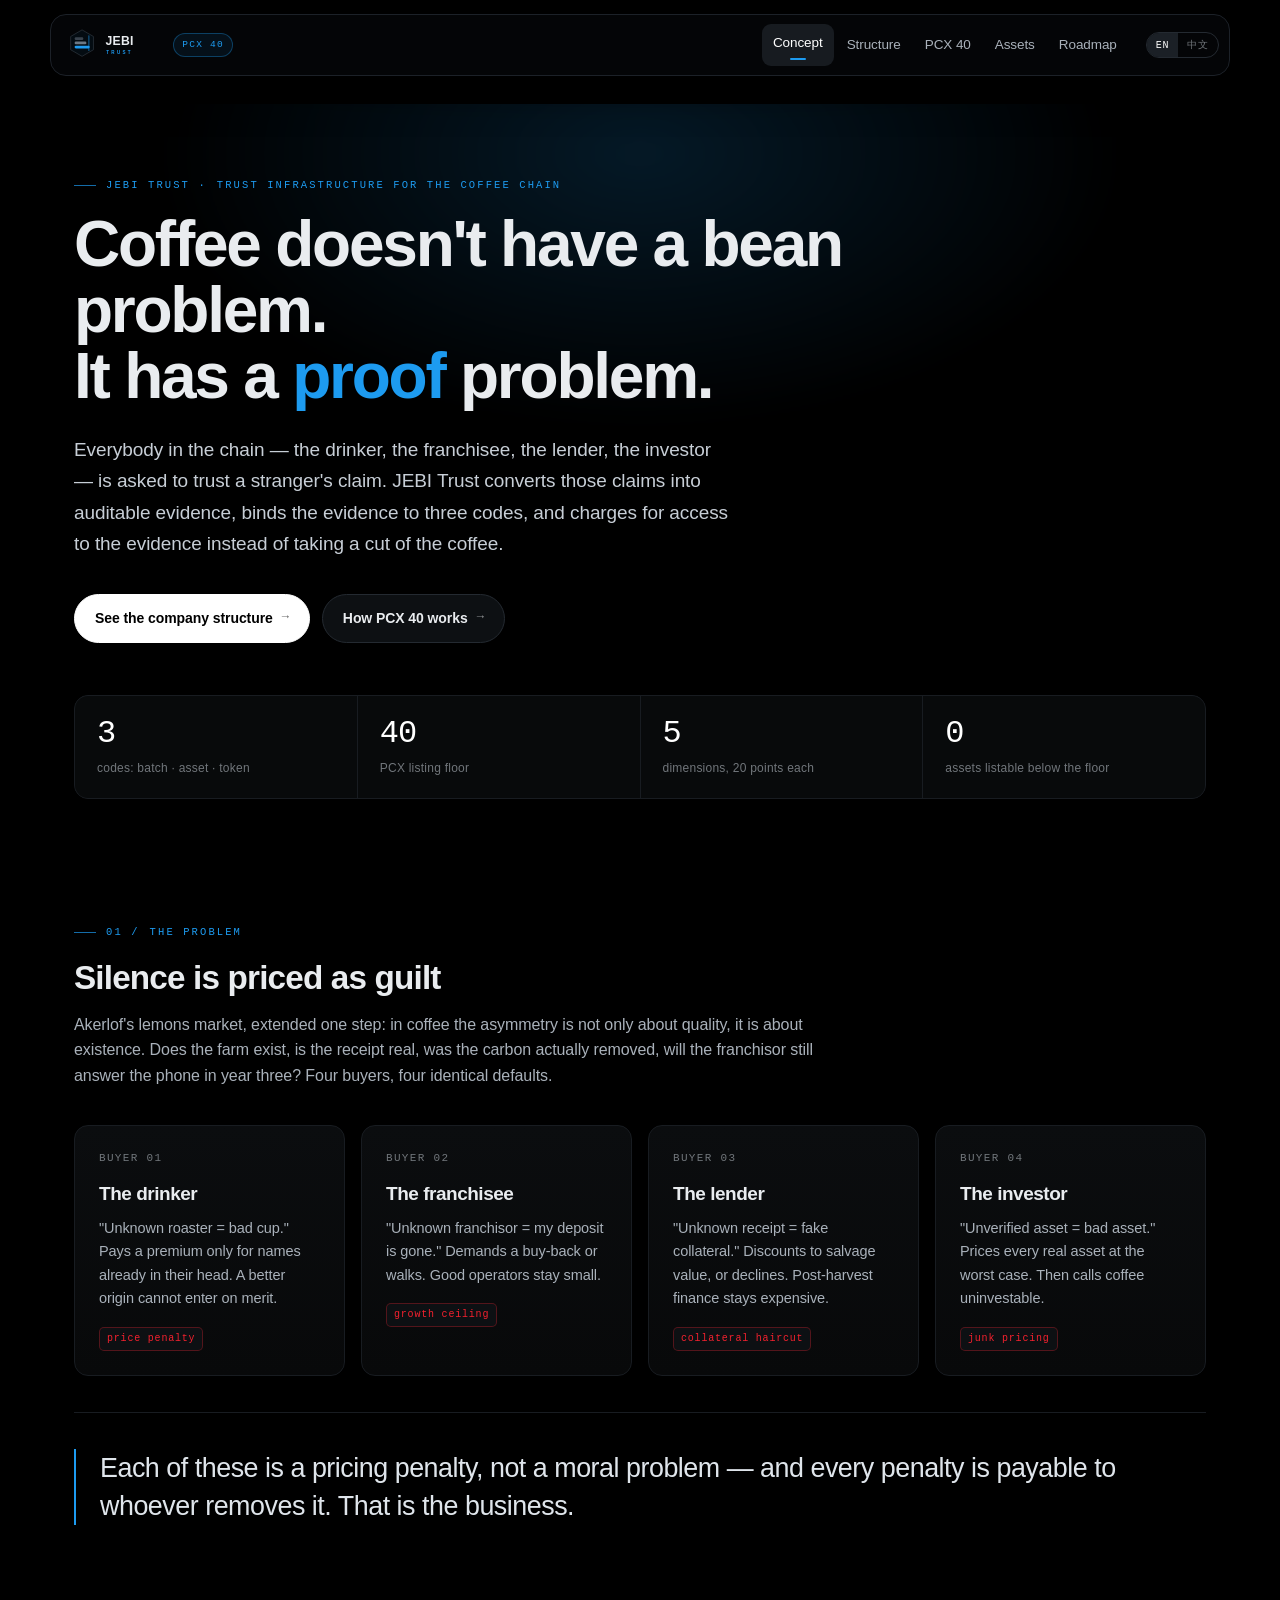
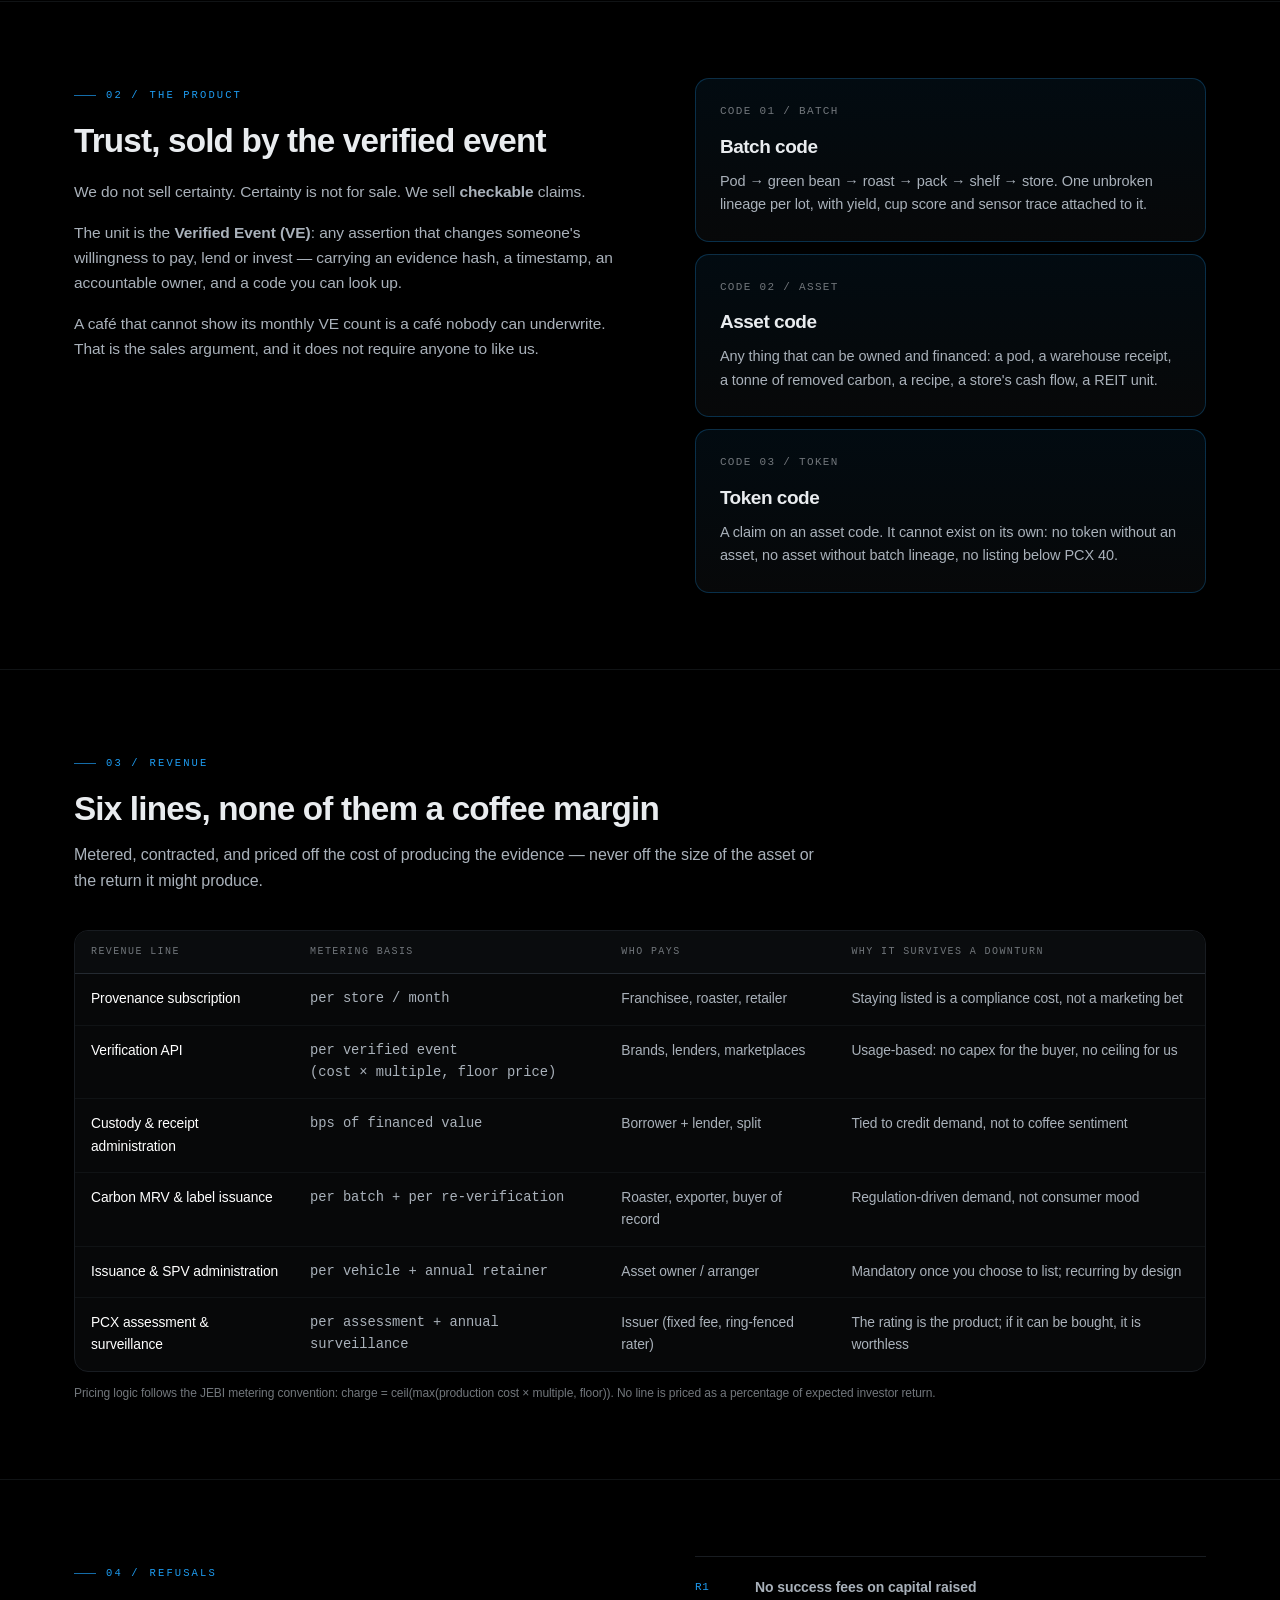
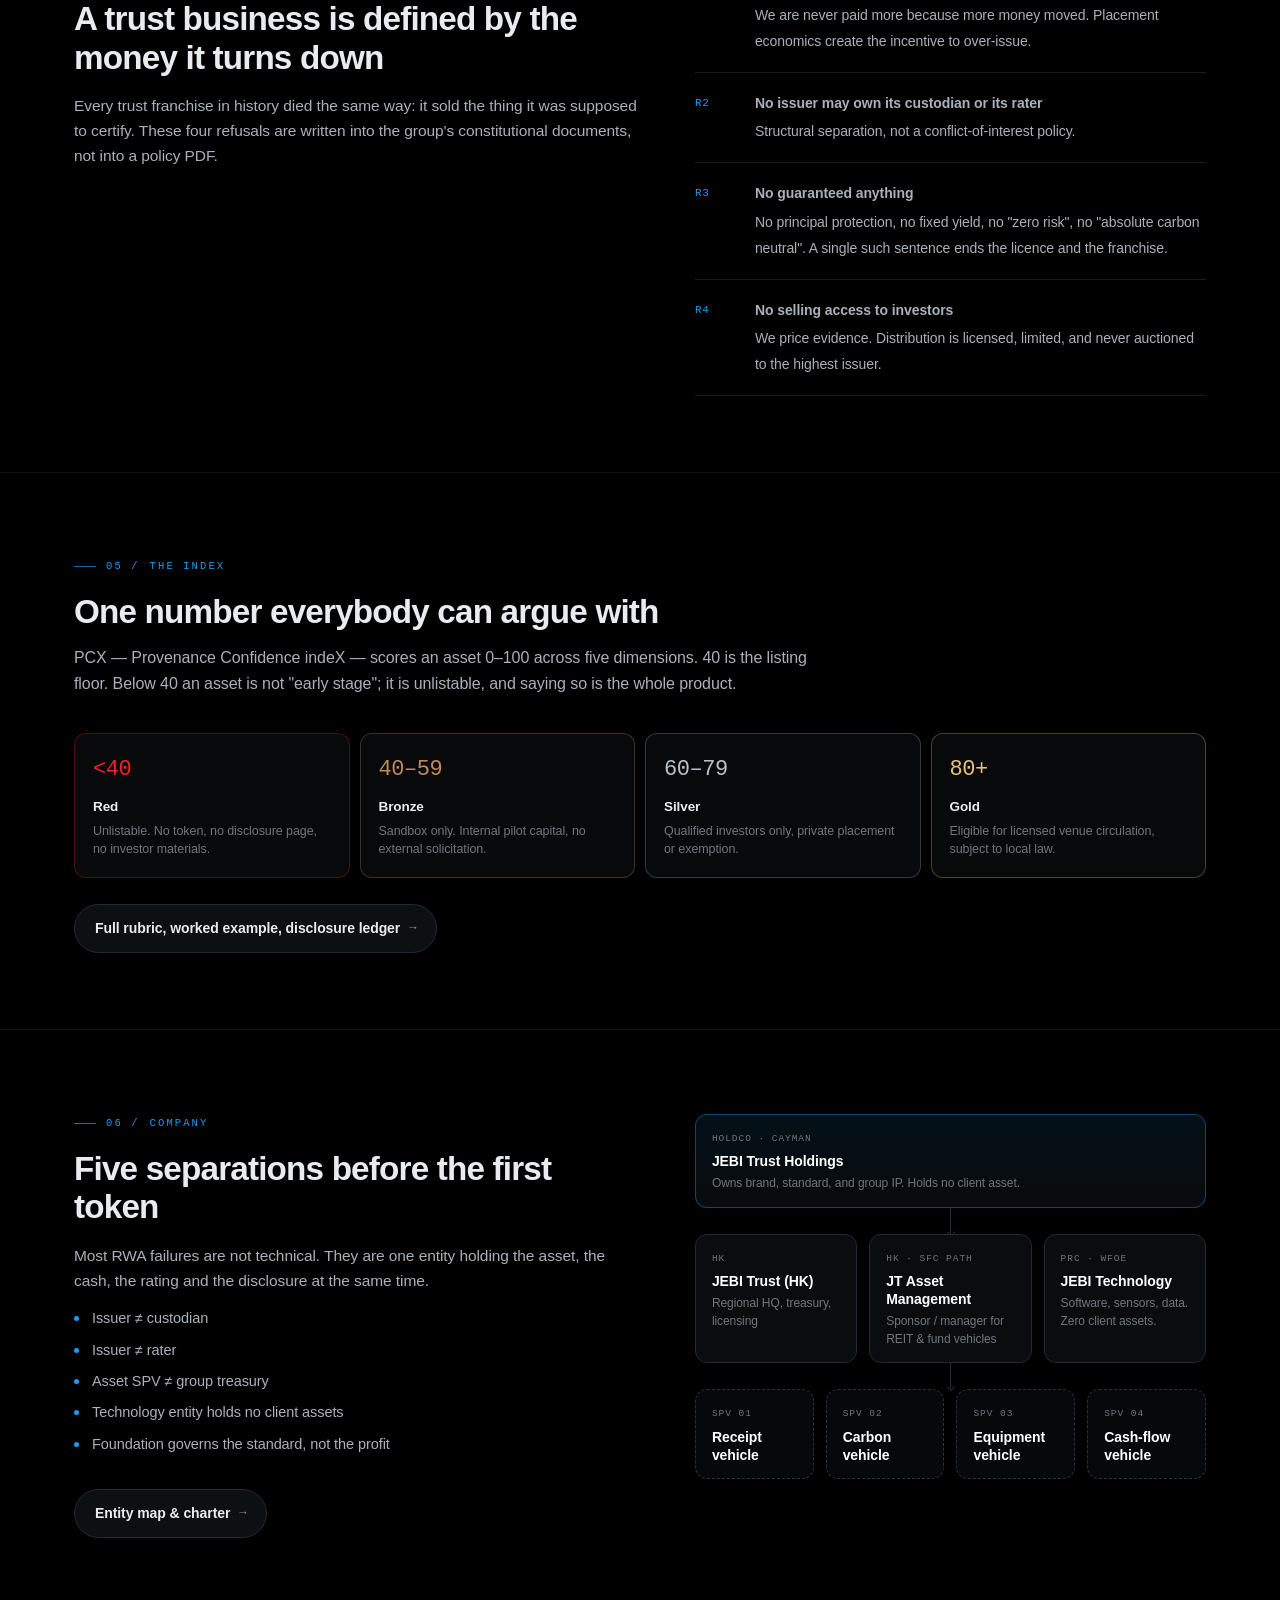
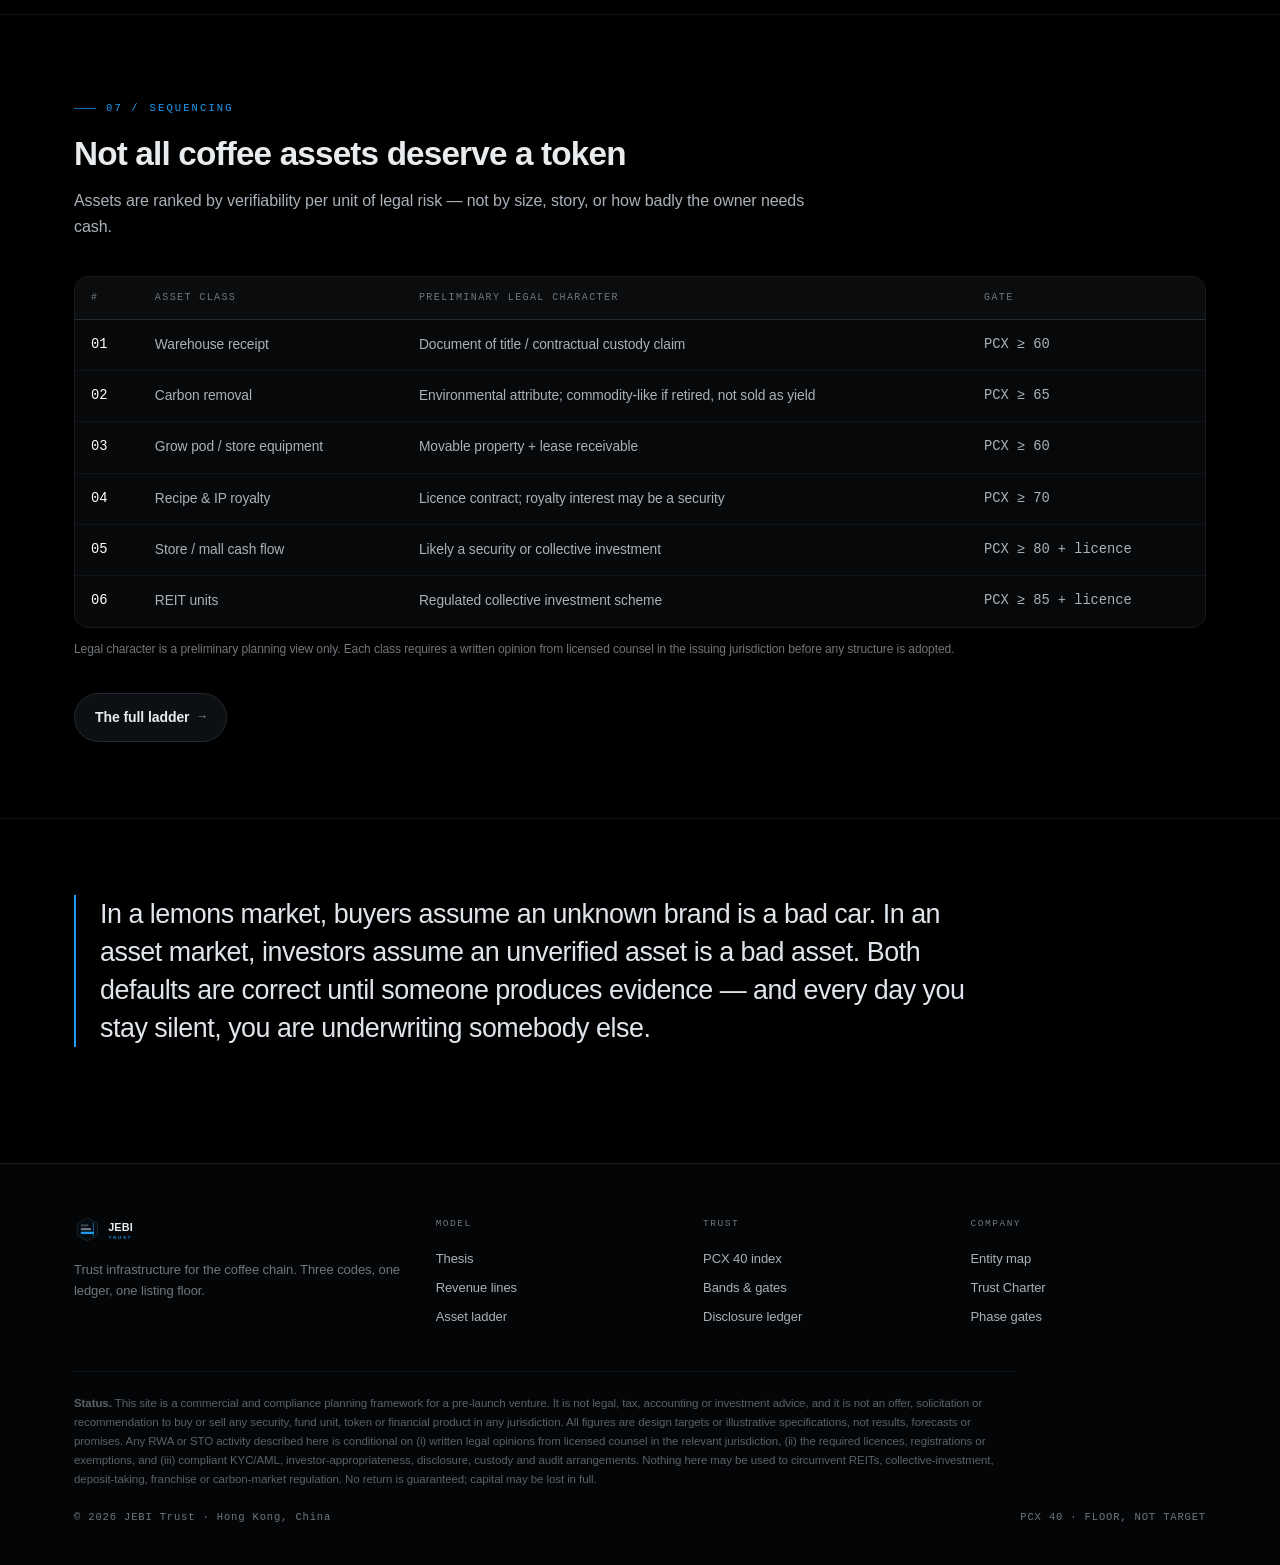
==== index.html @ c4cea756 "JEBI Trust — trust infrastructure for the coffee chain (concept, structure, PCX 40, asset ladder, ro" ====
<!DOCTYPE html>
<html lang="en" data-lang="en">
<head>
<meta charset="utf-8">
<meta name="viewport" content="width=device-width, initial-scale=1">
<title>JEBI Trust — Trust infrastructure for the coffee chain</title>
<meta name="description" content="JEBI Trust is the verification and asset-credibility layer for a coffee chain: three codes (batch, asset, token), one ledger, and a single listing floor — PCX 40.">
<meta property="og:title" content="JEBI Trust — Trust infrastructure for the coffee chain">
<meta property="og:description" content="Three codes, one ledger, one floor: PCX 40.">
<meta property="og:image" content="assets/img/logo.svg">
<link rel="icon" href="assets/img/favicon.svg" type="image/svg+xml">
<link rel="stylesheet" href="assets/css/style.css">
</head>
<body data-page="index.html">

<main>

<!-- ============ HERO ============ -->
<section class="hero">
  <div class="wrap">
    <span class="eyebrow">JEBI Trust · <span class="en">Trust infrastructure for the coffee chain</span><span class="zh">咖啡产业链的信任基础设施</span></span>
    <h1>
      <span class="en">Coffee doesn't have a bean problem.<br>It has a <em>proof</em> problem.</span>
      <span class="zh">咖啡的问题不在豆子，<br>而在<em>证据</em>。</span>
    </h1>
    <p class="lead">
      <span class="en">Everybody in the chain — the drinker, the franchisee, the lender, the investor — is asked to trust a stranger's claim. JEBI Trust converts those claims into auditable evidence, binds the evidence to three codes, and charges for access to the evidence instead of taking a cut of the coffee.</span>
      <span class="zh">链条上的每个人——消费者、加盟商、放款人、投资者——都被要求相信一个陌生人的说法。JEBI Trust 把这些说法变成可审计的证据，把证据绑定到三个码上，并对“调用证据”收费，而不是从咖啡里抽成。</span>
    </p>
    <div class="hero-actions">
      <a class="btn primary" href="structure.html"><span class="en">See the company structure</span><span class="zh">查看公司结构</span><span class="ar">→</span></a>
      <a class="btn" href="pcx.html"><span class="en">How PCX 40 works</span><span class="zh">PCX 40 如何运作</span><span class="ar">→</span></a>
    </div>

    <div class="stats">
      <div class="stat"><div class="n">3</div><div class="k"><span class="en">codes: batch · asset · token</span><span class="zh">三码：批次 · 资产 · 通证</span></div></div>
      <div class="stat"><div class="n">40</div><div class="k"><span class="en">PCX listing floor</span><span class="zh">PCX 上链门槛</span></div></div>
      <div class="stat"><div class="n">5</div><div class="k"><span class="en">dimensions, 20 points each</span><span class="zh">五个维度，各 20 分</span></div></div>
      <div class="stat"><div class="n">0</div><div class="k"><span class="en">assets listable below the floor</span><span class="zh">低于门槛可上链的资产</span></div></div>
    </div>
  </div>
</section>

<!-- ============ PROBLEM ============ -->
<section class="sec">
  <div class="wrap">
    <div class="sec-head">
      <span class="eyebrow">01 / <span class="en">The problem</span><span class="zh">问题</span></span>
      <h2><span class="en">Silence is priced as guilt</span><span class="zh">沉默会被定价为有罪</span></h2>
      <p><span class="en">Akerlof's lemons market, extended one step: in coffee the asymmetry is not only about quality, it is about existence. Does the farm exist, is the receipt real, was the carbon actually removed, will the franchisor still answer the phone in year three? Four buyers, four identical defaults.</span>
      <span class="zh">阿克洛夫的“柠檬市场”再往前一步：咖啡里的信息不对称不只是品质，而是“是否存在”。农场真的存在吗？仓单是真的吗？碳真的被移除过吗？三年后加盟总部还会接电话吗？四类买方，四种一模一样的默认判断。</span></p>
    </div>

    <div class="g4">
      <div class="card">
        <span class="num">BUYER 01</span>
        <h3><span class="en">The drinker</span><span class="zh">消费者</span></h3>
        <p><span class="en">"Unknown roaster = bad cup." Pays a premium only for names already in their head. A better origin cannot enter on merit.</span>
        <span class="zh">“不认识的烘焙商＝难喝。”只为脑子里已有的名字付溢价。更好的产区无法凭品质进场。</span></p>
        <div class="tags"><span class="tag bad">price penalty</span></div>
      </div>
      <div class="card">
        <span class="num">BUYER 02</span>
        <h3><span class="en">The franchisee</span><span class="zh">加盟商</span></h3>
        <p><span class="en">"Unknown franchisor = my deposit is gone." Demands a buy-back or walks. Good operators stay small.</span>
        <span class="zh">“不认识的总部＝押金打水漂。”要么要求回购，要么直接走。好品牌长不大。</span></p>
        <div class="tags"><span class="tag bad">growth ceiling</span></div>
      </div>
      <div class="card">
        <span class="num">BUYER 03</span>
        <h3><span class="en">The lender</span><span class="zh">放款人</span></h3>
        <p><span class="en">"Unknown receipt = fake collateral." Discounts to salvage value, or declines. Post-harvest finance stays expensive.</span>
        <span class="zh">“不认识的仓单＝假抵押。”按残值打折，或者直接拒贷。采收后融资一直很贵。</span></p>
        <div class="tags"><span class="tag bad">collateral haircut</span></div>
      </div>
      <div class="card">
        <span class="num">BUYER 04</span>
        <h3><span class="en">The investor</span><span class="zh">投资者</span></h3>
        <p><span class="en">"Unverified asset = bad asset." Prices every real asset at the worst case. Then calls coffee uninvestable.</span>
        <span class="zh">“未确权资产＝烂资产。”把所有真实资产按最坏情况定价，然后说咖啡不可投。</span></p>
        <div class="tags"><span class="tag bad">junk pricing</span></div>
      </div>
    </div>

    <div class="hr"></div>
    <p class="serif-quote">
      <span class="en">Each of these is a pricing penalty, not a moral problem — and every penalty is payable to whoever removes it. That is the business.</span>
      <span class="zh">这四项都不是道德问题，而是定价惩罚——而每一笔惩罚，都会付给把它消除掉的人。这就是生意。</span>
    </p>
  </div>
</section>

<!-- ============ PRODUCT ============ -->
<section class="sec">
  <div class="wrap">
    <div class="split">
      <div>
        <span class="eyebrow">02 / <span class="en">The product</span><span class="zh">产品</span></span>
        <h2 style="margin-bottom:18px"><span class="en">Trust, sold by the verified event</span><span class="zh">按“已验证事件”出售信任</span></h2>
        <p style="margin-bottom:16px"><span class="en">We do not sell certainty. Certainty is not for sale. We sell <b>checkable</b> claims.</span>
        <span class="zh">我们不卖“确定”。确定是买不到的。我们卖的是<b>可核查</b>的说法。</span></p>
        <p style="margin-bottom:16px"><span class="en">The unit is the <b>Verified Event (VE)</b>: any assertion that changes someone's willingness to pay, lend or invest — carrying an evidence hash, a timestamp, an accountable owner, and a code you can look up.</span>
        <span class="zh">计价单位是<b>已验证事件（Verified Event, VE）</b>：任何会改变某人支付、放款或投资意愿的断言，携带证据哈希、时间戳、责任主体，以及一个可查询的编号。</span></p>
        <p><span class="en">A café that cannot show its monthly VE count is a café nobody can underwrite. That is the sales argument, and it does not require anyone to like us.</span>
        <span class="zh">一家说不出自己每月有多少 VE 的咖啡馆，就是一家没人敢承保的咖啡馆。这就是销售逻辑，而且不需要对方喜欢我们。</span></p>
      </div>

      <div style="display:flex;flex-direction:column;gap:12px">
        <div class="card acc">
          <span class="num">CODE 01 / BATCH</span>
          <h3><span class="en">Batch code</span><span class="zh">批次码</span></h3>
          <p><span class="en">Pod → green bean → roast → pack → shelf → store. One unbroken lineage per lot, with yield, cup score and sensor trace attached to it.</span>
          <span class="zh">种植舱 → 生豆 → 烘焙 → 包装 → 货架 → 门店。每一批一条不断裂的血缘，附带产量、杯测分与传感器曲线。</span></p>
        </div>
        <div class="card acc">
          <span class="num">CODE 02 / ASSET</span>
          <h3><span class="en">Asset code</span><span class="zh">资产码</span></h3>
          <p><span class="en">Any thing that can be owned and financed: a pod, a warehouse receipt, a tonne of removed carbon, a recipe, a store's cash flow, a REIT unit.</span>
          <span class="zh">任何可被拥有与融资的标的：舱体、仓单、一吨已移除的碳、一个配方、一家门店的现金流、一份 REITs 份额。</span></p>
        </div>
        <div class="card acc">
          <span class="num">CODE 03 / TOKEN</span>
          <h3><span class="en">Token code</span><span class="zh">通证码</span></h3>
          <p><span class="en">A claim on an asset code. It cannot exist on its own: no token without an asset, no asset without batch lineage, no listing below PCX 40.</span>
          <span class="zh">对某个资产码的索取权。它不能独立存在：无资产不发通证，无批次血缘不算资产，低于 PCX 40 不得上链。</span></p>
        </div>
      </div>
    </div>
  </div>
</section>

<!-- ============ REVENUE ============ -->
<section class="sec" id="revenue">
  <div class="wrap">
    <div class="sec-head">
      <span class="eyebrow">03 / <span class="en">Revenue</span><span class="zh">收入</span></span>
      <h2><span class="en">Six lines, none of them a coffee margin</span><span class="zh">六条收入线，没有一条来自咖啡差价</span></h2>
      <p><span class="en">Metered, contracted, and priced off the cost of producing the evidence — never off the size of the asset or the return it might produce.</span>
      <span class="zh">按量计量、以合同锁定，定价锚定“生产证据的成本”，绝不锚定资产规模或它可能产生的回报。</span></p>
    </div>

    <div class="tbl-wrap">
      <table class="tbl">
        <thead>
          <tr>
            <th><span class="en">Revenue line</span><span class="zh">收入线</span></th>
            <th><span class="en">Metering basis</span><span class="zh">计量口径</span></th>
            <th><span class="en">Who pays</span><span class="zh">谁付钱</span></th>
            <th><span class="en">Why it survives a downturn</span><span class="zh">为何抗周期</span></th>
          </tr>
        </thead>
        <tbody>
          <tr>
            <td><span class="en">Provenance subscription</span><span class="zh">溯源订阅</span></td>
            <td class="mono"><span class="en">per store / month</span><span class="zh">每店 / 月</span></td>
            <td><span class="en">Franchisee, roaster, retailer</span><span class="zh">加盟商、烘焙商、零售商</span></td>
            <td><span class="en">Staying listed is a compliance cost, not a marketing bet</span><span class="zh">“保持挂牌”是合规成本，不是营销预算</span></td>
          </tr>
          <tr>
            <td><span class="en">Verification API</span><span class="zh">验证 API</span></td>
            <td class="mono"><span class="en">per verified event<br>(cost × multiple, floor price)</span><span class="zh">每次已验证事件<br>（成本×倍率，设下限）</span></td>
            <td><span class="en">Brands, lenders, marketplaces</span><span class="zh">品牌、放款方、交易平台</span></td>
            <td><span class="en">Usage-based: no capex for the buyer, no ceiling for us</span><span class="zh">按次计费：买方无资本开支，我们无上限</span></td>
          </tr>
          <tr>
            <td><span class="en">Custody &amp; receipt administration</span><span class="zh">托管与仓单管理</span></td>
            <td class="mono"><span class="en">bps of financed value</span><span class="zh">融资额基点</span></td>
            <td><span class="en">Borrower + lender, split</span><span class="zh">借款方与放款方分摊</span></td>
            <td><span class="en">Tied to credit demand, not to coffee sentiment</span><span class="zh">绑定信贷需求，不绑定咖啡行情</span></td>
          </tr>
          <tr>
            <td><span class="en">Carbon MRV &amp; label issuance</span><span class="zh">碳 MRV 与标签签发</span></td>
            <td class="mono"><span class="en">per batch + per re-verification</span><span class="zh">每批次 + 每次复验</span></td>
            <td><span class="en">Roaster, exporter, buyer of record</span><span class="zh">烘焙商、出口商、记录买方</span></td>
            <td><span class="en">Regulation-driven demand, not consumer mood</span><span class="zh">需求由监管驱动，不由消费情绪驱动</span></td>
          </tr>
          <tr>
            <td><span class="en">Issuance &amp; SPV administration</span><span class="zh">发行与 SPV 管理</span></td>
            <td class="mono"><span class="en">per vehicle + annual retainer</span><span class="zh">每个载体 + 年度顾问费</span></td>
            <td><span class="en">Asset owner / arranger</span><span class="zh">资产方 / 安排人</span></td>
            <td><span class="en">Mandatory once you choose to list; recurring by design</span><span class="zh">一旦选择挂牌即必需；结构上就是经常性收入</span></td>
          </tr>
          <tr>
            <td><span class="en">PCX assessment &amp; surveillance</span><span class="zh">PCX 评估与持续跟踪</span></td>
            <td class="mono"><span class="en">per assessment + annual surveillance</span><span class="zh">每次评估 + 年度跟踪</span></td>
            <td><span class="en">Issuer (fixed fee, ring-fenced rater)</span><span class="zh">发行方（固定费，评级主体隔离）</span></td>
            <td><span class="en">The rating is the product; if it can be bought, it is worthless</span><span class="zh">评级本身即产品；能买到的评级一文不值</span></td>
          </tr>
        </tbody>
      </table>
    </div>
    <p class="tbl-note"><span class="en">Pricing logic follows the JEBI metering convention: charge = ceil(max(production cost × multiple, floor)). No line is priced as a percentage of expected investor return.</span>
    <span class="zh">定价逻辑沿用 JEBI 计量口径：费用 = ceil(max(证据生产成本 × 倍率, 下限))。没有任何一条收入按预期投资者回报的百分比计价。</span></p>
  </div>
</section>

<!-- ============ REFUSALS ============ -->
<section class="sec">
  <div class="wrap">
    <div class="split">
      <div>
        <span class="eyebrow">04 / <span class="en">Refusals</span><span class="zh">拒绝清单</span></span>
        <h2 style="margin-bottom:16px"><span class="en">A trust business is defined by the money it turns down</span><span class="zh">信任生意的定义，是它拒绝收的钱</span></h2>
        <p><span class="en">Every trust franchise in history died the same way: it sold the thing it was supposed to certify. These four refusals are written into the group's constitutional documents, not into a policy PDF.</span>
        <span class="zh">历史上每一个信任机构都以同一种方式死掉：把它本该认证的东西卖掉了。以下四条拒绝，写进集团章程文件，而不是写成一份政策 PDF。</span></p>
      </div>
      <div class="rules">
        <div class="rule"><span class="i">R1</span><div><b><span class="en">No success fees on capital raised</span><span class="zh">不收取融资成功费</span></b><span><span class="en">We are never paid more because more money moved. Placement economics create the incentive to over-issue.</span><span class="zh">募到的钱越多，我们不会赚得越多。承销经济会直接制造超发的动机。</span></span></div></div>
        <div class="rule"><span class="i">R2</span><div><b><span class="en">No issuer may own its custodian or its rater</span><span class="zh">发行方不得拥有托管方或评级方</span></b><span><span class="en">Structural separation, not a conflict-of-interest policy.</span><span class="zh">结构性隔离，不是一份利益冲突政策。</span></span></div></div>
        <div class="rule"><span class="i">R3</span><div><b><span class="en">No guaranteed anything</span><span class="zh">不做任何“保证”</span></b><span><span class="en">No principal protection, no fixed yield, no "zero risk", no "absolute carbon neutral". A single such sentence ends the licence and the franchise.</span><span class="zh">不保本、不保固定收益、不说“零风险”、不说“绝对零碳”。一句话就能同时终结牌照与品牌。</span></span></div></div>
        <div class="rule"><span class="i">R4</span><div><b><span class="en">No selling access to investors</span><span class="zh">不卖“接触投资者”的机会</span></b><span><span class="en">We price evidence. Distribution is licensed, limited, and never auctioned to the highest issuer.</span><span class="zh">我们只对证据定价。分销须持牌、受限，且绝不向出价最高的发行方拍卖。</span></span></div></div>
      </div>
    </div>
  </div>
</section>

<!-- ============ PCX TEASER ============ -->
<section class="sec">
  <div class="wrap">
    <div class="sec-head">
      <span class="eyebrow">05 / <span class="en">The index</span><span class="zh">指数</span></span>
      <h2><span class="en">One number everybody can argue with</span><span class="zh">一个所有人都可以质疑的数字</span></h2>
      <p><span class="en">PCX — Provenance Confidence indeX — scores an asset 0–100 across five dimensions. 40 is the listing floor. Below 40 an asset is not "early stage"; it is unlistable, and saying so is the whole product.</span>
      <span class="zh">PCX（Provenance Confidence indeX，溯源置信指数）用五个维度给资产打 0–100 分。40 是上链门槛。低于 40 不叫“早期”，叫“不可挂牌”——而敢说出来，才是产品本身。</span></p>
    </div>
    <div class="bands">
      <div class="band red"><div class="rng">&lt;40</div><div class="nm"><span class="en">Red</span><span class="zh">红区</span></div><div class="ds"><span class="en">Unlistable. No token, no disclosure page, no investor materials.</span><span class="zh">不可挂牌。无通证、无披露页、无投资者材料。</span></div></div>
      <div class="band brz"><div class="rng">40–59</div><div class="nm"><span class="en">Bronze</span><span class="zh">铜级</span></div><div class="ds"><span class="en">Sandbox only. Internal pilot capital, no external solicitation.</span><span class="zh">仅沙盒。自有试点资金，不得对外招揽。</span></div></div>
      <div class="band slv"><div class="rng">60–79</div><div class="nm"><span class="en">Silver</span><span class="zh">银级</span></div><div class="ds"><span class="en">Qualified investors only, private placement or exemption.</span><span class="zh">仅合格投资者，私募或豁免发行。</span></div></div>
      <div class="band gld"><div class="rng">80+</div><div class="nm"><span class="en">Gold</span><span class="zh">金级</span></div><div class="ds"><span class="en">Eligible for licensed venue circulation, subject to local law.</span><span class="zh">在持牌场所流转，仍受当地法律约束。</span></div></div>
    </div>
    <div class="hero-actions" style="margin-top:26px">
      <a class="btn" href="pcx.html"><span class="en">Full rubric, worked example, disclosure ledger</span><span class="zh">完整评分细则、算例、披露账本</span><span class="ar">→</span></a>
    </div>
  </div>
</section>

<!-- ============ STRUCTURE TEASER ============ -->
<section class="sec">
  <div class="wrap">
    <div class="split">
      <div>
        <span class="eyebrow">06 / <span class="en">Company</span><span class="zh">公司</span></span>
        <h2 style="margin-bottom:16px"><span class="en">Five separations before the first token</span><span class="zh">在发第一个通证之前，先做五重隔离</span></h2>
        <p style="margin-bottom:14px"><span class="en">Most RWA failures are not technical. They are one entity holding the asset, the cash, the rating and the disclosure at the same time.</span>
        <span class="zh">多数 RWA 的失败不是技术问题，而是同一个主体同时拿着资产、现金、评级和披露权。</span></p>
        <ul class="bullets">
          <li class="on"><span class="en">Issuer ≠ custodian</span><span class="zh">发行方 ≠ 托管方</span></li>
          <li class="on"><span class="en">Issuer ≠ rater</span><span class="zh">发行方 ≠ 评级方</span></li>
          <li class="on"><span class="en">Asset SPV ≠ group treasury</span><span class="zh">资产 SPV ≠ 集团资金池</span></li>
          <li class="on"><span class="en">Technology entity holds no client assets</span><span class="zh">技术主体不持有任何客户资产</span></li>
          <li class="on"><span class="en">Foundation governs the standard, not the profit</span><span class="zh">基金会治理标准，不参与分利</span></li>
        </ul>
        <div class="hero-actions"><a class="btn" href="structure.html"><span class="en">Entity map &amp; charter</span><span class="zh">主体图谱与宪章</span><span class="ar">→</span></a></div>
      </div>
      <div class="org">
        <div class="tier t1">
          <div class="node top">
            <div class="jt"><span class="en">Holdco · Cayman</span><span class="zh">控股 · 开曼</span></div>
            <div class="nm">JEBI Trust Holdings</div>
            <div class="ds"><span class="en">Owns brand, standard, and group IP. Holds no client asset.</span><span class="zh">持有品牌、标准与集团 IP。不持有客户资产。</span></div>
          </div>
        </div>
        <div class="conn"></div>
        <div class="tier t2">
          <div class="node">
            <div class="jt"><span class="en">HK</span><span class="zh">香港</span></div>
            <div class="nm">JEBI Trust (HK)</div>
            <div class="ds"><span class="en">Regional HQ, treasury, licensing</span><span class="zh">区域总部、资金、牌照</span></div>
          </div>
          <div class="node">
            <div class="jt"><span class="en">HK · SFC path</span><span class="zh">香港 · 证监会路径</span></div>
            <div class="nm">JT Asset Management</div>
            <div class="ds"><span class="en">Sponsor / manager for REIT &amp; fund vehicles</span><span class="zh">REITs 与基金载体的发起/管理</span></div>
          </div>
          <div class="node">
            <div class="jt"><span class="en">PRC · WFOE</span><span class="zh">中国 · 外商独资</span></div>
            <div class="nm">JEBI Technology</div>
            <div class="ds"><span class="en">Software, sensors, data. Zero client assets.</span><span class="zh">软件、传感器、数据。不持有客户资产。</span></div>
          </div>
        </div>
        <div class="conn"></div>
        <div class="tier t3">
          <div class="node spv"><div class="jt">SPV 01</div><div class="nm"><span class="en">Receipt vehicle</span><span class="zh">仓单载体</span></div></div>
          <div class="node spv"><div class="jt">SPV 02</div><div class="nm"><span class="en">Carbon vehicle</span><span class="zh">碳资产载体</span></div></div>
          <div class="node spv"><div class="jt">SPV 03</div><div class="nm"><span class="en">Equipment vehicle</span><span class="zh">设备载体</span></div></div>
          <div class="node spv"><div class="jt">SPV 04</div><div class="nm"><span class="en">Cash-flow vehicle</span><span class="zh">现金流载体</span></div></div>
        </div>
      </div>
    </div>
  </div>
</section>

<!-- ============ ASSET TEASER ============ -->
<section class="sec">
  <div class="wrap">
    <div class="sec-head">
      <span class="eyebrow">07 / <span class="en">Sequencing</span><span class="zh">排序</span></span>
      <h2><span class="en">Not all coffee assets deserve a token</span><span class="zh">不是所有咖啡资产都配得上一枚通证</span></h2>
      <p><span class="en">Assets are ranked by verifiability per unit of legal risk — not by size, story, or how badly the owner needs cash.</span>
      <span class="zh">排序依据是“每单位法律风险对应的可验证性”，不是规模、不是故事，也不是资产方有多缺钱。</span></p>
    </div>
    <div class="tbl-wrap">
      <table class="tbl">
        <thead><tr>
          <th>#</th>
          <th><span class="en">Asset class</span><span class="zh">资产类别</span></th>
          <th><span class="en">Preliminary legal character</span><span class="zh">初步法律定性</span></th>
          <th><span class="en">Gate</span><span class="zh">闸门</span></th>
        </tr></thead>
        <tbody>
          <tr><td class="mono">01</td><td><span class="en">Warehouse receipt</span><span class="zh">咖啡仓单</span></td><td><span class="en">Document of title / contractual custody claim</span><span class="zh">所有权凭证 / 合同托管请求权</span></td><td class="mono">PCX ≥ 60</td></tr>
          <tr><td class="mono">02</td><td><span class="en">Carbon removal</span><span class="zh">碳移除量</span></td><td><span class="en">Environmental attribute; commodity-like if retired, not sold as yield</span><span class="zh">环境属性；若用于注销则近似商品，不得作为收益权出售</span></td><td class="mono">PCX ≥ 65</td></tr>
          <tr><td class="mono">03</td><td><span class="en">Grow pod / store equipment</span><span class="zh">种植舱 / 门店设备</span></td><td><span class="en">Movable property + lease receivable</span><span class="zh">动产 + 租赁应收</span></td><td class="mono">PCX ≥ 60</td></tr>
          <tr><td class="mono">04</td><td><span class="en">Recipe &amp; IP royalty</span><span class="zh">配方与 IP 版税</span></td><td><span class="en">Licence contract; royalty interest may be a security</span><span class="zh">许可合同；版税收益权可能构成证券</span></td><td class="mono">PCX ≥ 70</td></tr>
          <tr><td class="mono">05</td><td><span class="en">Store / mall cash flow</span><span class="zh">门店 / 商场现金流</span></td><td><span class="en">Likely a security or collective investment</span><span class="zh">很可能构成证券或集合投资</span></td><td class="mono">PCX ≥ 80 + licence</td></tr>
          <tr><td class="mono">06</td><td><span class="en">REIT units</span><span class="zh">REITs 份额</span></td><td><span class="en">Regulated collective investment scheme</span><span class="zh">受监管的集体投资计划</span></td><td class="mono">PCX ≥ 85 + licence</td></tr>
        </tbody>
      </table>
    </div>
    <p class="tbl-note"><span class="en">Legal character is a preliminary planning view only. Each class requires a written opinion from licensed counsel in the issuing jurisdiction before any structure is adopted.</span>
    <span class="zh">法律定性仅为规划阶段的初步判断。每一类资产在采用任何结构之前，都必须由发行地持牌律师出具书面意见。</span></p>
    <div class="hero-actions"><a class="btn" href="assets.html"><span class="en">The full ladder</span><span class="zh">完整阶梯</span><span class="ar">→</span></a></div>
  </div>
</section>

<!-- ============ CLOSE ============ -->
<section class="sec">
  <div class="wrap">
    <p class="serif-quote" style="max-width:900px">
      <span class="en">In a lemons market, buyers assume an unknown brand is a bad car. In an asset market, investors assume an unverified asset is a bad asset. Both defaults are correct until someone produces evidence — and every day you stay silent, you are underwriting somebody else.</span>
      <span class="zh">在柠檬市场里，买方默认陌生品牌是烂车；在资产市场里，投资者默认未确权资产是烂资产。在有人拿出证据之前，这两个默认都是对的——而你每沉默一天，都是在替别人背书。</span>
    </p>
  </div>
</section>

</main>

<script src="assets/js/i18n.js"></script>
<script src="assets/js/chrome.js"></script>
</body>
</html>
---- assets/css/style.css ----
/* ============================================================
   JEBI TRUST — design system
   X.com-adjacent dark chrome / trust-infrastructure register
   ============================================================ */

:root{
  --bg:#000000;
  --bg-1:#08090a;
  --bg-2:#0b0d0f;
  --line:#181c21;
  --line-2:#242a31;
  --text:#e9ecef;
  --text-2:#a9b1ba;
  --muted:#71767b;
  --accent:#1d9bf0;
  --accent-2:#4cb8f7;
  --ok:#00ba7c;
  --warn:#ffd400;
  --bad:#f4212e;
  --bronze:#c08a5a;
  --silver:#b9c2cc;
  --gold:#e8c37a;
  --max:1180px;
  --mono:ui-monospace,"SFMono-Regular","SF Mono",Menlo,Consolas,"Liberation Mono",monospace;
  --sans:Inter,-apple-system,BlinkMacSystemFont,"Segoe UI",Roboto,"Helvetica Neue",Arial,"PingFang SC","Hiragino Sans GB","Microsoft YaHei",sans-serif;
}

*{box-sizing:border-box;margin:0;padding:0}
html{scroll-behavior:smooth;-webkit-text-size-adjust:100%}
body{
  background:var(--bg);
  color:var(--text);
  font-family:var(--sans);
  font-size:16px;
  line-height:1.62;
  letter-spacing:-.005em;
  padding-top:104px;
  -webkit-font-smoothing:antialiased;
  overflow-x:hidden;
}
img,svg{max-width:100%;display:block}
a{color:inherit;text-decoration:none}
::selection{background:rgba(29,155,240,.28)}

/* ---------- i18n ---------- */
html[data-lang="en"] .zh{display:none !important}
html[data-lang="zh"] .en{display:none !important}

/* ---------- layout ---------- */
.wrap{max-width:var(--max);margin:0 auto;padding:0 24px}
.sec{padding:76px 0}
.sec.tight{padding:52px 0}
.sec + .sec{border-top:1px solid #101315}
.g2{display:grid;grid-template-columns:repeat(2,1fr);gap:16px}
.g3{display:grid;grid-template-columns:repeat(3,1fr);gap:16px}
.g4{display:grid;grid-template-columns:repeat(4,1fr);gap:16px}
.split{display:grid;grid-template-columns:1.05fr .95fr;gap:56px;align-items:start}

/* ---------- type ---------- */
h1,h2,h3,h4{letter-spacing:-.025em;line-height:1.14;font-weight:650}
h1{font-size:clamp(34px,5.2vw,64px);line-height:1.03;letter-spacing:-.035em}
h2{font-size:clamp(24px,2.6vw,34px);line-height:1.16}
h3{font-size:19px;line-height:1.3}
h4{font-size:15px;line-height:1.35}
p{color:var(--text-2);font-size:15.5px}
p.lead{font-size:clamp(16px,1.5vw,19px);color:#c7ced6;line-height:1.66}
small,.small{font-size:13px;color:var(--muted);line-height:1.55}
.mono{font-family:var(--mono);font-variant-numeric:tabular-nums}

.eyebrow{
  display:inline-flex;align-items:center;gap:10px;
  font-family:var(--mono);font-size:10.5px;letter-spacing:.2em;
  text-transform:uppercase;color:var(--accent);margin-bottom:18px;
}
.eyebrow::before{content:"";width:22px;height:1px;background:var(--accent);opacity:.7}
.eyebrow.bare::before{display:none}

.sec-head{max-width:760px;margin-bottom:36px}
.sec-head h2{margin-bottom:14px}
.sec-head p{font-size:16px}

.serif-quote{
  font-size:clamp(19px,2.1vw,27px);line-height:1.42;color:#dfe5eb;
  letter-spacing:-.018em;font-weight:500;
  border-left:2px solid var(--accent);padding-left:24px;
}

/* ---------- header ---------- */
header.site{
  position:fixed;top:14px;left:0;right:0;z-index:200;
  padding:0 16px;pointer-events:none;
}
header.site .bar{
  pointer-events:auto;
  max-width:var(--max);margin:0 auto;
  height:62px;display:flex;align-items:center;gap:10px;
  padding:0 10px 0 16px;
  background:rgba(6,7,9,.82);
  border:1px solid #1c2128;
  border-radius:16px;
  backdrop-filter:blur(18px) saturate(140%);
  -webkit-backdrop-filter:blur(18px) saturate(140%);
  box-shadow:0 12px 40px rgba(0,0,0,.6);
}
.brand{display:flex;align-items:center;gap:10px;flex:0 0 auto;margin-right:6px}
.brand img{height:34px;width:auto}
.pcx-pill{
  font-family:var(--mono);font-size:9.5px;letter-spacing:.13em;
  color:var(--accent);border:1px solid rgba(29,155,240,.34);
  background:rgba(29,155,240,.08);border-radius:999px;
  padding:3px 8px;white-space:nowrap;
}
nav.main{display:flex;align-items:center;gap:2px;margin-left:auto;flex-wrap:nowrap}
nav.main a{
  font-size:13.5px;color:var(--text-2);padding:8px 11px;border-radius:9px;
  white-space:nowrap;transition:color .16s,background .16s;
}
nav.main a:hover{color:#fff;background:#15181c}
nav.main a.on{color:#fff;background:#171b20}
nav.main a.on::after{
  content:"";display:block;height:2px;width:16px;background:var(--accent);
  border-radius:2px;margin:5px auto -2px;
}
.tools{display:flex;align-items:center;gap:4px;margin-left:8px;flex:0 0 auto}
.langsw{display:flex;border:1px solid var(--line-2);border-radius:999px;overflow:hidden}
.langsw button{
  background:transparent;border:0;color:var(--muted);cursor:pointer;
  font-family:var(--mono);font-size:10px;letter-spacing:.08em;
  padding:5px 9px;transition:.16s;
}
.langsw button:hover{color:var(--text-2)}
.langsw button.on{background:#1b2026;color:#fff}
.burger{display:none;background:none;border:1px solid var(--line-2);border-radius:9px;color:var(--text-2);width:34px;height:30px;cursor:pointer}

/* ---------- hero ---------- */
.hero{padding:64px 0 40px;position:relative;overflow:hidden}
.hero::before{
  content:"";position:absolute;top:-260px;left:50%;transform:translateX(-50%);
  width:1100px;height:620px;pointer-events:none;
  background:radial-gradient(ellipse at center,rgba(29,155,240,.16),transparent 62%);
  filter:blur(10px);
}
.hero .wrap{position:relative}
.hero h1{max-width:960px;margin-bottom:24px}
.hero h1 em{font-style:normal;color:var(--accent)}
.hero p.lead{max-width:660px}
.hero-actions{display:flex;flex-wrap:wrap;gap:12px;margin-top:34px}
.btn{
  display:inline-flex;align-items:center;gap:9px;
  padding:12px 20px;border-radius:999px;font-size:14px;font-weight:550;
  border:1px solid var(--line-2);color:var(--text);background:#0d1013;
  transition:.18s;cursor:pointer;
}
.btn:hover{background:#161a1f;border-color:#333b45;transform:translateY(-1px)}
.btn.primary{background:#fff;color:#000;border-color:#fff}
.btn.primary:hover{background:#d9e2ea;border-color:#d9e2ea}
.btn .ar{font-family:var(--mono);font-size:12px;opacity:.6}

/* ---------- page head ---------- */
.page-head{padding:58px 0 44px;border-bottom:1px solid #101315;position:relative}
.page-head h1{font-size:clamp(30px,4.2vw,52px);max-width:920px;margin-bottom:20px}
.page-head p{max-width:700px;font-size:17px;line-height:1.65}
.crumb{font-family:var(--mono);font-size:10.5px;letter-spacing:.16em;color:var(--muted);text-transform:uppercase;margin-bottom:22px}
.crumb a:hover{color:var(--accent)}

/* ---------- stat strip ---------- */
.stats{display:grid;grid-template-columns:repeat(4,1fr);gap:1px;background:var(--line);border:1px solid var(--line);border-radius:14px;overflow:hidden;margin-top:52px}
.stat{background:#080a0b;padding:22px 22px 20px}
.stat .n{font-family:var(--mono);font-size:32px;line-height:1;color:#fff;letter-spacing:-.03em}
.stat .n em{font-style:normal;font-size:15px;color:var(--muted);margin-left:3px;letter-spacing:0}
.stat .k{font-size:12px;color:var(--muted);margin-top:9px;letter-spacing:.02em}

/* ---------- cards ---------- */
.card{
  background:linear-gradient(180deg,#0b0d0f,#08090a);
  border:1px solid var(--line);border-radius:14px;padding:24px;
  position:relative;transition:border-color .18s,transform .18s;
}
.card:hover{border-color:#2a323a;transform:translateY(-2px)}
.card.flat:hover{transform:none}
.card h3{margin-bottom:10px}
.card p{font-size:14.5px}
.card .num{
  font-family:var(--mono);font-size:11px;color:var(--muted);
  letter-spacing:.12em;margin-bottom:14px;display:block;
}
.card.acc{border-color:rgba(29,155,240,.26);background:linear-gradient(180deg,rgba(29,155,240,.07),rgba(8,9,10,.9))}
.card.ok{border-color:rgba(0,186,124,.24)}
.card.bad{border-color:rgba(244,33,46,.22)}

.kv{display:flex;flex-direction:column;gap:0}
.kv .row{display:grid;grid-template-columns:130px 1fr;gap:16px;padding:12px 0;border-bottom:1px solid #121517;font-size:14px}
.kv .row:last-child{border-bottom:0}
.kv .row b{color:var(--muted);font-weight:450;font-family:var(--mono);font-size:11px;letter-spacing:.1em;text-transform:uppercase;padding-top:3px}
.kv .row span{color:var(--text-2)}

/* ---------- tags ---------- */
.tags{display:flex;flex-wrap:wrap;gap:7px;margin-top:16px}
.tag{
  font-family:var(--mono);font-size:10px;letter-spacing:.08em;
  color:var(--text-2);border:1px solid var(--line-2);border-radius:5px;
  padding:3px 7px;background:#0d1013;
}
.tag.ok{color:var(--ok);border-color:rgba(0,186,124,.3)}
.tag.bad{color:var(--bad);border-color:rgba(244,33,46,.3)}
.tag.warn{color:var(--warn);border-color:rgba(255,212,0,.28)}
.tag.acc{color:var(--accent);border-color:rgba(29,155,240,.3)}

/* ---------- table ---------- */
.tbl-wrap{overflow-x:auto;border:1px solid var(--line);border-radius:14px;background:#070809}
table.tbl{width:100%;border-collapse:collapse;font-size:13.8px;min-width:660px}
table.tbl th{
  text-align:left;font-family:var(--mono);font-weight:500;font-size:10px;
  letter-spacing:.14em;text-transform:uppercase;color:var(--muted);
  padding:13px 16px;border-bottom:1px solid var(--line-2);background:#0a0c0e;
  white-space:nowrap;
}
table.tbl td{padding:14px 16px;border-bottom:1px solid #101315;color:var(--text-2);vertical-align:top}
table.tbl tr:last-child td{border-bottom:0}
table.tbl td:first-child{color:#fff;font-weight:520}
table.tbl tr:hover td{background:#0a0c0e}
table.tbl td .mono{font-size:12.5px;color:var(--text-2)}
.tbl-note{font-size:12px;color:var(--muted);margin-top:12px}

/* ---------- band ladder ---------- */
.bands{display:grid;grid-template-columns:repeat(4,1fr);gap:10px}
.band{border:1px solid var(--line);border-radius:12px;padding:18px;background:#08090a}
.band .rng{font-family:var(--mono);font-size:22px;letter-spacing:-.02em}
.band .nm{font-size:13.5px;font-weight:600;margin:8px 0 4px}
.band .ds{font-size:12.5px;color:var(--muted);line-height:1.5}
.band.red{border-color:rgba(244,33,46,.28)} .band.red .rng{color:var(--bad)}
.band.brz{border-color:rgba(192,138,90,.3)} .band.brz .rng{color:var(--bronze)}
.band.slv{border-color:rgba(185,194,204,.26)} .band.slv .rng{color:var(--silver)}
.band.gld{border-color:rgba(232,195,122,.3)} .band.gld .rng{color:var(--gold)}

/* ---------- rule list ---------- */
.rules{display:flex;flex-direction:column;gap:0;border-top:1px solid var(--line)}
.rule{display:grid;grid-template-columns:44px 1fr;gap:16px;padding:18px 0;border-bottom:1px solid var(--line);align-items:start}
.rule .i{font-family:var(--mono);font-size:11px;color:var(--accent);padding-top:4px;letter-spacing:.06em}
.rule b{display:block;font-size:15px;font-weight:600;color:#fff;margin-bottom:3px}
.rule span{font-size:14px;color:var(--text-2)}

/* ---------- org tiers ---------- */
.org{display:flex;flex-direction:column;align-items:center;gap:0;margin-top:8px}
.tier{display:grid;gap:12px;width:100%}
.tier.t1{grid-template-columns:1fr;max-width:520px}
.tier.t2{grid-template-columns:repeat(3,1fr)}
.tier.t3{grid-template-columns:repeat(4,1fr)}
.tier.a2{grid-template-columns:repeat(2,1fr);max-width:780px}
.tier.a4{grid-template-columns:repeat(4,1fr)}
.node{
  border:1px solid var(--line-2);border-radius:12px;background:#0a0c0e;
  padding:16px 16px 14px;text-align:left;position:relative;
}
.node .jt{font-family:var(--mono);font-size:9.5px;letter-spacing:.1em;color:var(--muted);margin-bottom:6px;text-transform:uppercase}
.node .nm{font-size:14px;font-weight:600;color:#fff;line-height:1.3}
.node .ds{font-size:12px;color:var(--muted);margin-top:5px;line-height:1.45}
.node.top{border-color:rgba(29,155,240,.4);background:linear-gradient(180deg,rgba(29,155,240,.1),#090b0d)}
.node.spv{border-style:dashed;border-color:#2b3239;background:#07080a}
.conn{width:1px;height:26px;background:linear-gradient(180deg,var(--line-2),var(--line-2));position:relative}
.conn::after{content:"";position:absolute;bottom:-1px;left:-2px;width:5px;height:5px;border-right:1px solid var(--line-2);border-bottom:1px solid var(--line-2);transform:rotate(45deg)}
.conn.short{height:18px}

/* ---------- steps ---------- */
.steps{display:grid;grid-template-columns:repeat(4,1fr);gap:12px;counter-reset:s}
.step{border:1px solid var(--line);border-radius:12px;padding:20px;background:#08090a;position:relative}
.step .g{font-family:var(--mono);font-size:10px;letter-spacing:.16em;color:var(--accent);margin-bottom:10px}
.step h4{margin-bottom:8px;font-size:15px}
.step p{font-size:13px;line-height:1.55}
.step ul{list-style:none;margin-top:10px;display:flex;flex-direction:column;gap:5px}
.step ul li{font-size:12.5px;color:var(--muted);padding-left:12px;position:relative;line-height:1.45}
.step ul li::before{content:"—";position:absolute;left:0;color:#333b44;font-size:10px;top:0}

/* ---------- chart ---------- */
.chart{width:100%;height:360px;border:1px solid var(--line);border-radius:14px;background:#070809}

/* ---------- callout ---------- */
.callout{
  border:1px solid var(--line-2);border-left:2px solid var(--accent);
  border-radius:0 12px 12px 0;background:#080a0b;padding:22px 24px;
}
.callout p{color:#cfd6dd;font-size:15px}
.callout.warn{border-left-color:var(--warn)}
.callout.bad{border-left-color:var(--bad)}

/* ---------- footer ---------- */
footer.site{border-top:1px solid var(--line);margin-top:40px;padding:52px 0 40px;background:#040506}
.foot-top{display:grid;grid-template-columns:1.4fr 1fr 1fr 1fr;gap:32px;margin-bottom:40px}
.foot-brand img{height:30px;margin-bottom:14px}
.foot-col h5{
  font-family:var(--mono);font-size:9.5px;letter-spacing:.16em;text-transform:uppercase;
  color:var(--muted);margin-bottom:12px;font-weight:500;
}
.foot-col a{display:block;font-size:13px;color:var(--text-2);padding:4px 0;transition:.15s}
.foot-col a:hover{color:var(--accent)}
.disclaimer{
  border-top:1px solid #121517;padding-top:22px;font-size:11.5px;color:#5b6169;
  line-height:1.65;max-width:940px;
}
.foot-bottom{display:flex;justify-content:space-between;align-items:center;gap:16px;margin-top:20px;flex-wrap:wrap}
.foot-bottom .small{font-family:var(--mono);font-size:10.5px;letter-spacing:.08em}

/* ---------- misc ---------- */
.hr{height:1px;background:var(--line);margin:36px 0}
ul.bullets{list-style:none;display:flex;flex-direction:column;gap:9px}
ul.bullets li{font-size:14.5px;color:var(--text-2);padding-left:18px;position:relative;line-height:1.55}
ul.bullets li::before{content:"";position:absolute;left:0;top:9px;width:5px;height:5px;border-radius:50%;background:#39424c}
ul.bullets li.on::before{background:var(--accent)}
.bignum{font-family:var(--mono);font-size:13px;color:#fff;letter-spacing:.02em}
.muted{color:var(--muted)}
.accent{color:var(--accent)}
.okc{color:var(--ok)}
.badc{color:var(--bad)}

/* ---------- responsive ---------- */
@media (max-width:1000px){
  .split{grid-template-columns:1fr;gap:32px}
  .g4,.tier.t3{grid-template-columns:repeat(2,1fr)}
  .stats{grid-template-columns:repeat(2,1fr)}
  .steps{grid-template-columns:repeat(2,1fr)}
  .foot-top{grid-template-columns:1fr 1fr}
}
@media (max-width:860px){
  body{padding-top:96px}
  nav.main{
    display:none;position:absolute;top:68px;left:0;right:0;
    flex-direction:column;align-items:stretch;gap:2px;
    background:rgba(6,7,9,.97);border:1px solid #1c2128;border-radius:14px;
    padding:10px;backdrop-filter:blur(18px);
  }
  nav.main.open{display:flex}
  nav.main a{padding:11px 12px;font-size:14px}
  nav.main a.on::after{display:none}
  .burger{display:block}
  header.site{position:fixed}
  header.site .bar{position:relative}
  .brand img{height:28px}
  .pcx-pill{display:none}
  .g2,.g3,.g4,.tier.t2,.tier.t3,.tier.a2,.tier.a4,.bands{grid-template-columns:1fr}
  .hero{padding:36px 0 24px}
  .sec{padding:52px 0}
  .stats{grid-template-columns:1fr 1fr}
  .stat{padding:18px}
  .stat .n{font-size:26px}
  .kv .row{grid-template-columns:1fr;gap:2px}
  .rule{grid-template-columns:32px 1fr;gap:10px}
  .chart{height:320px}
}
@media (max-width:560px){
  .wrap{padding:0 18px}
  .foot-top{grid-template-columns:1fr}
  .steps{grid-template-columns:1fr}
  .tier.t1{max-width:100%}
}
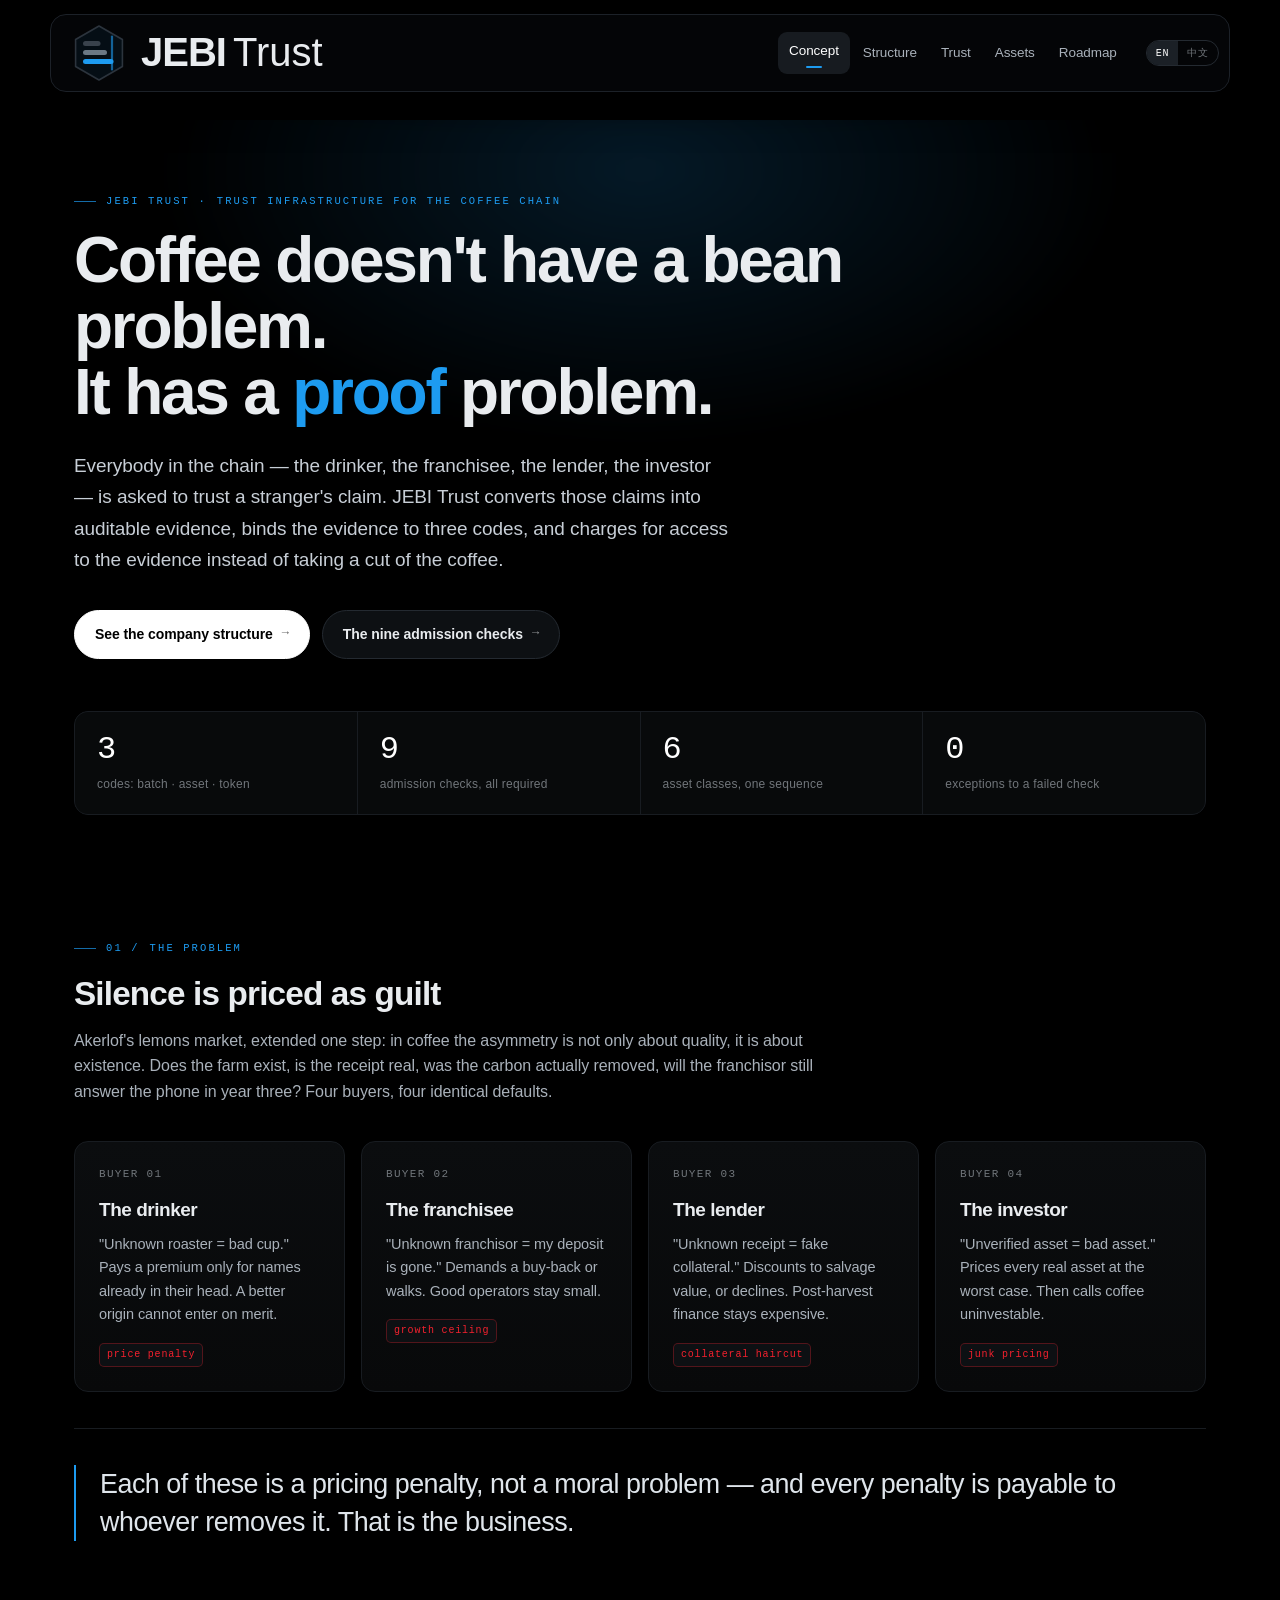
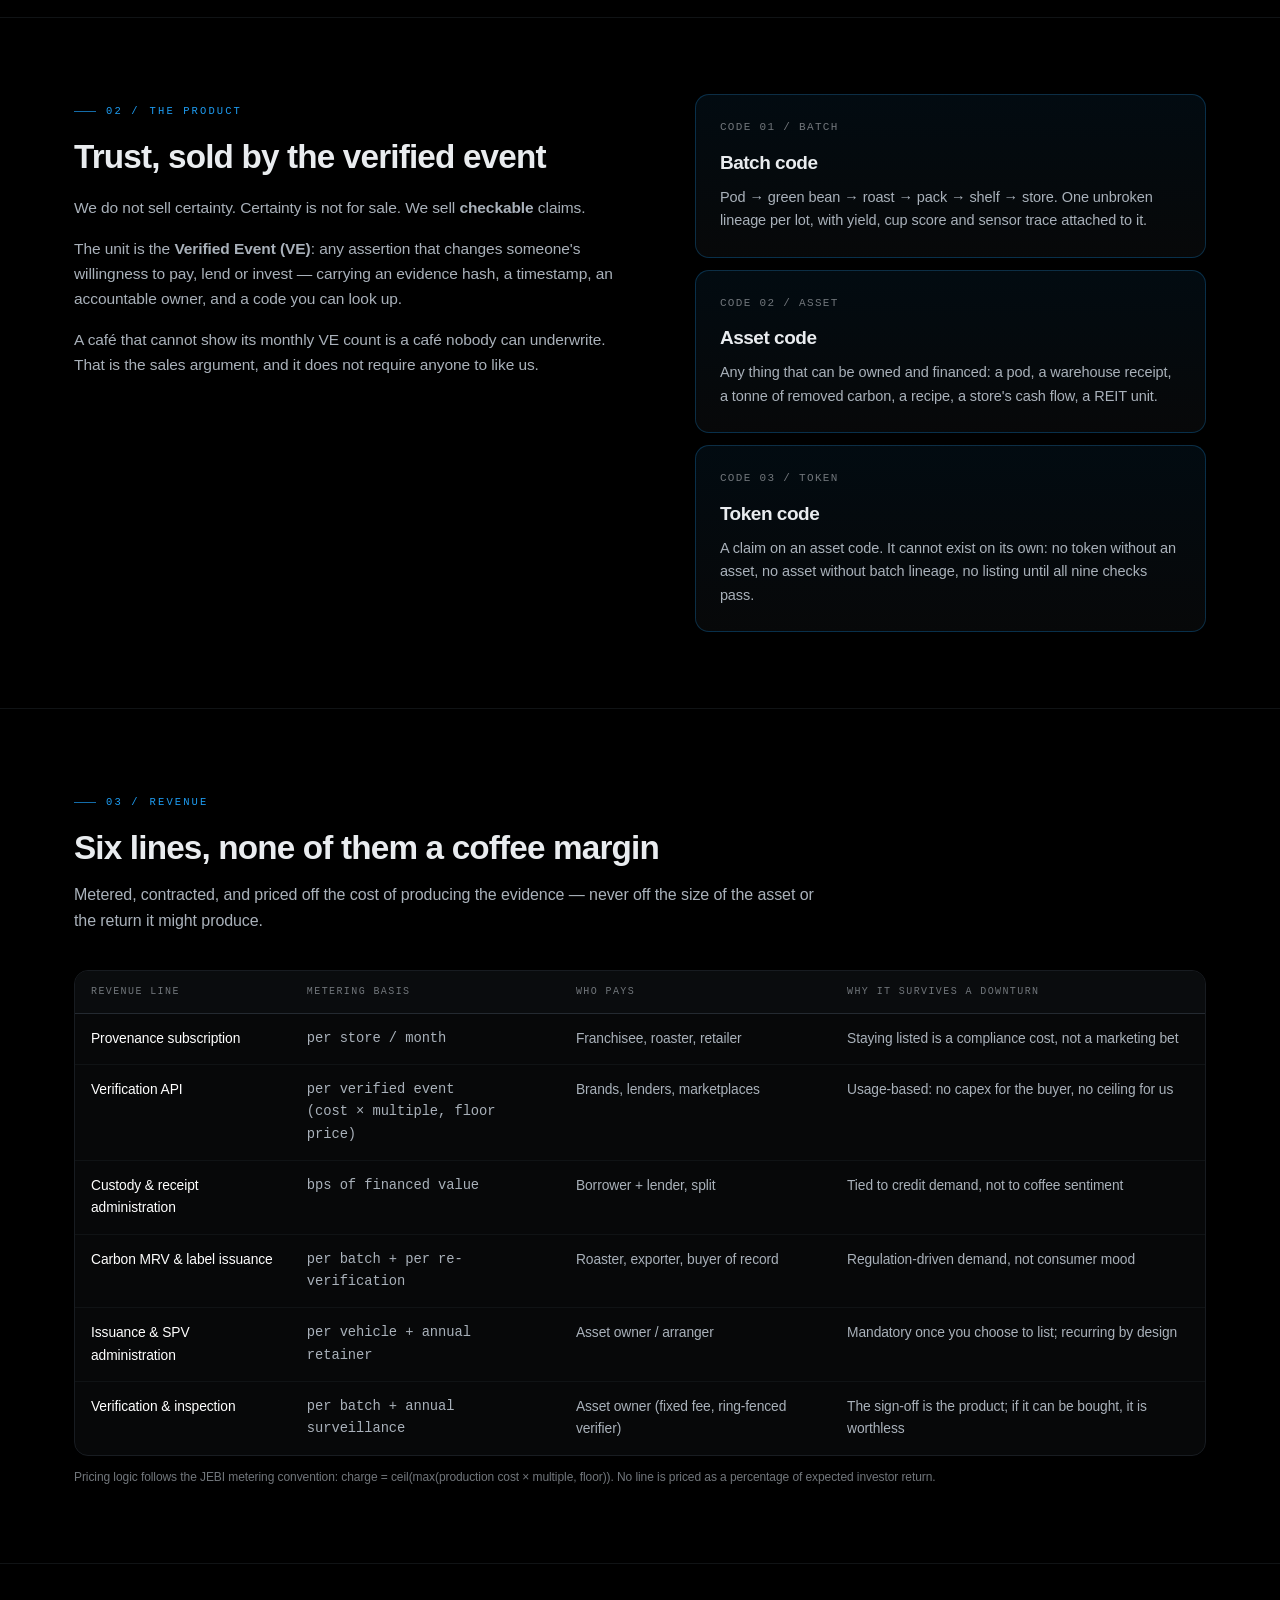
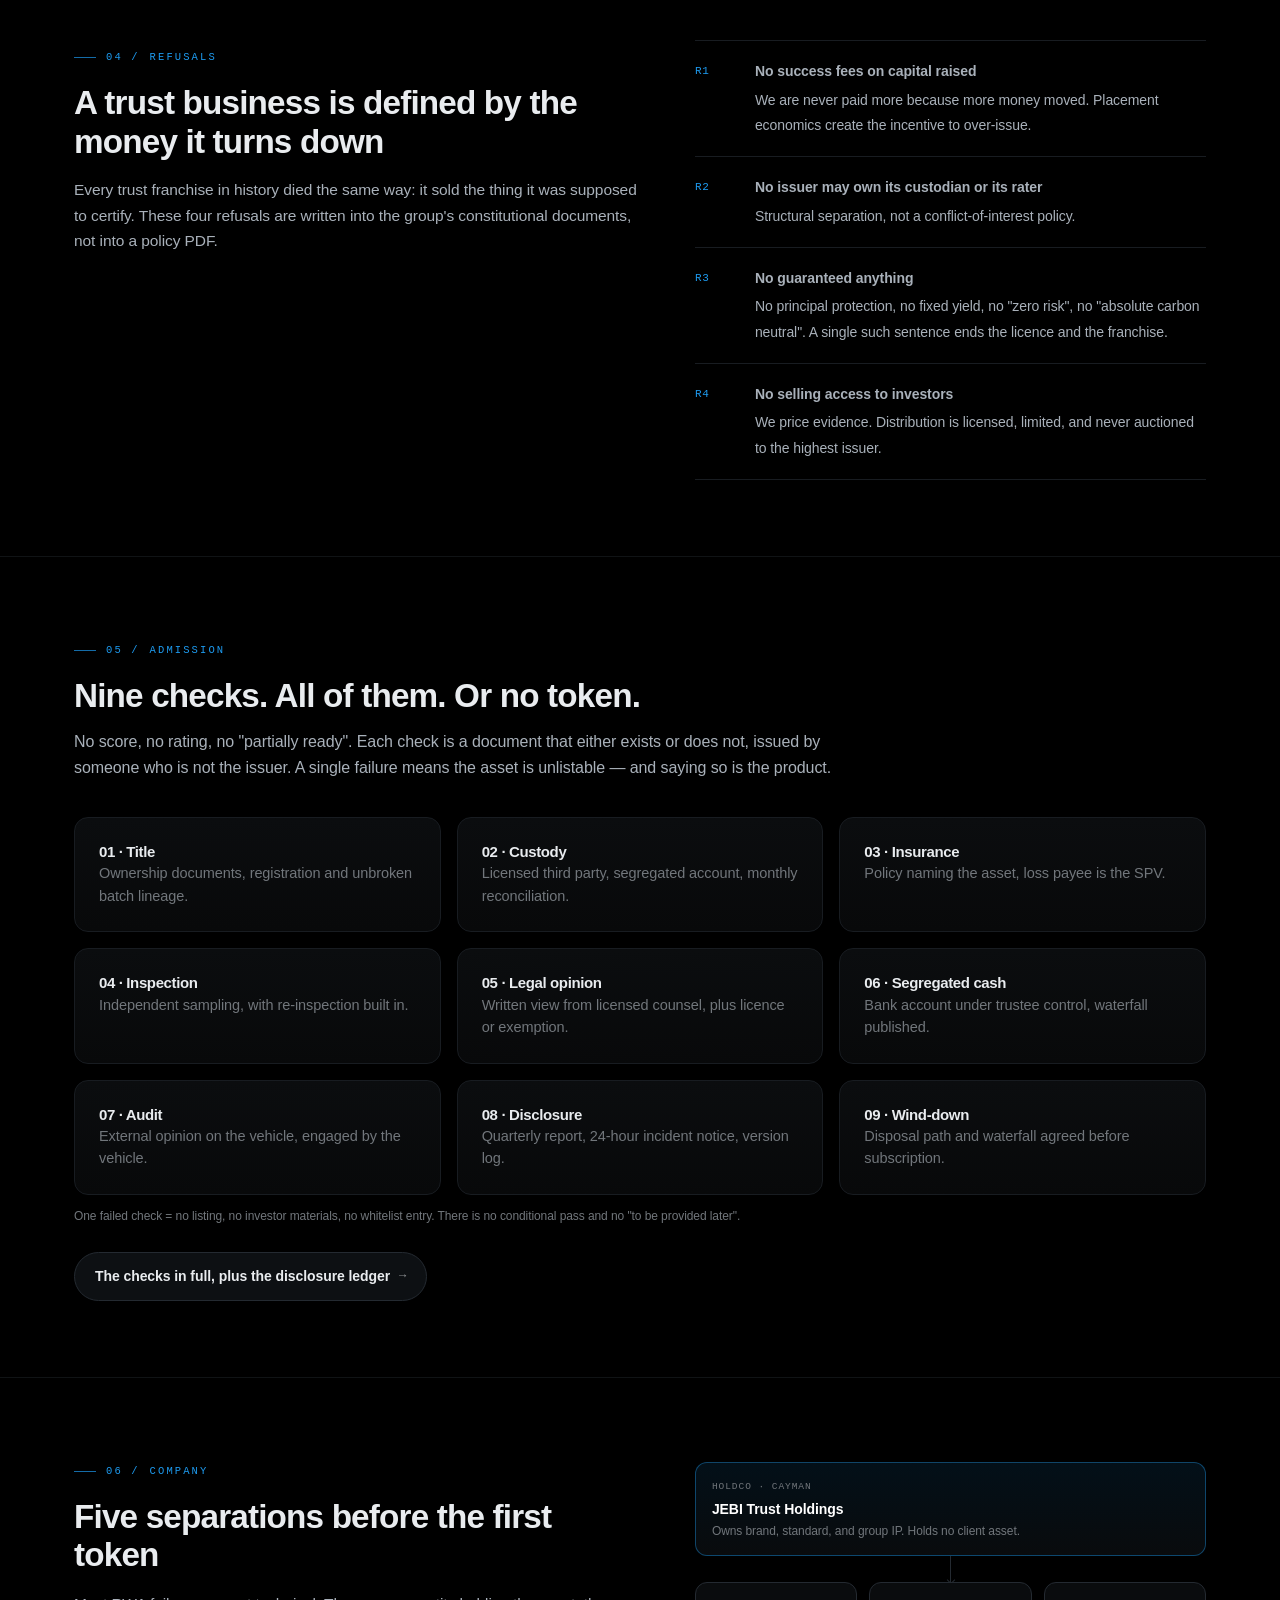
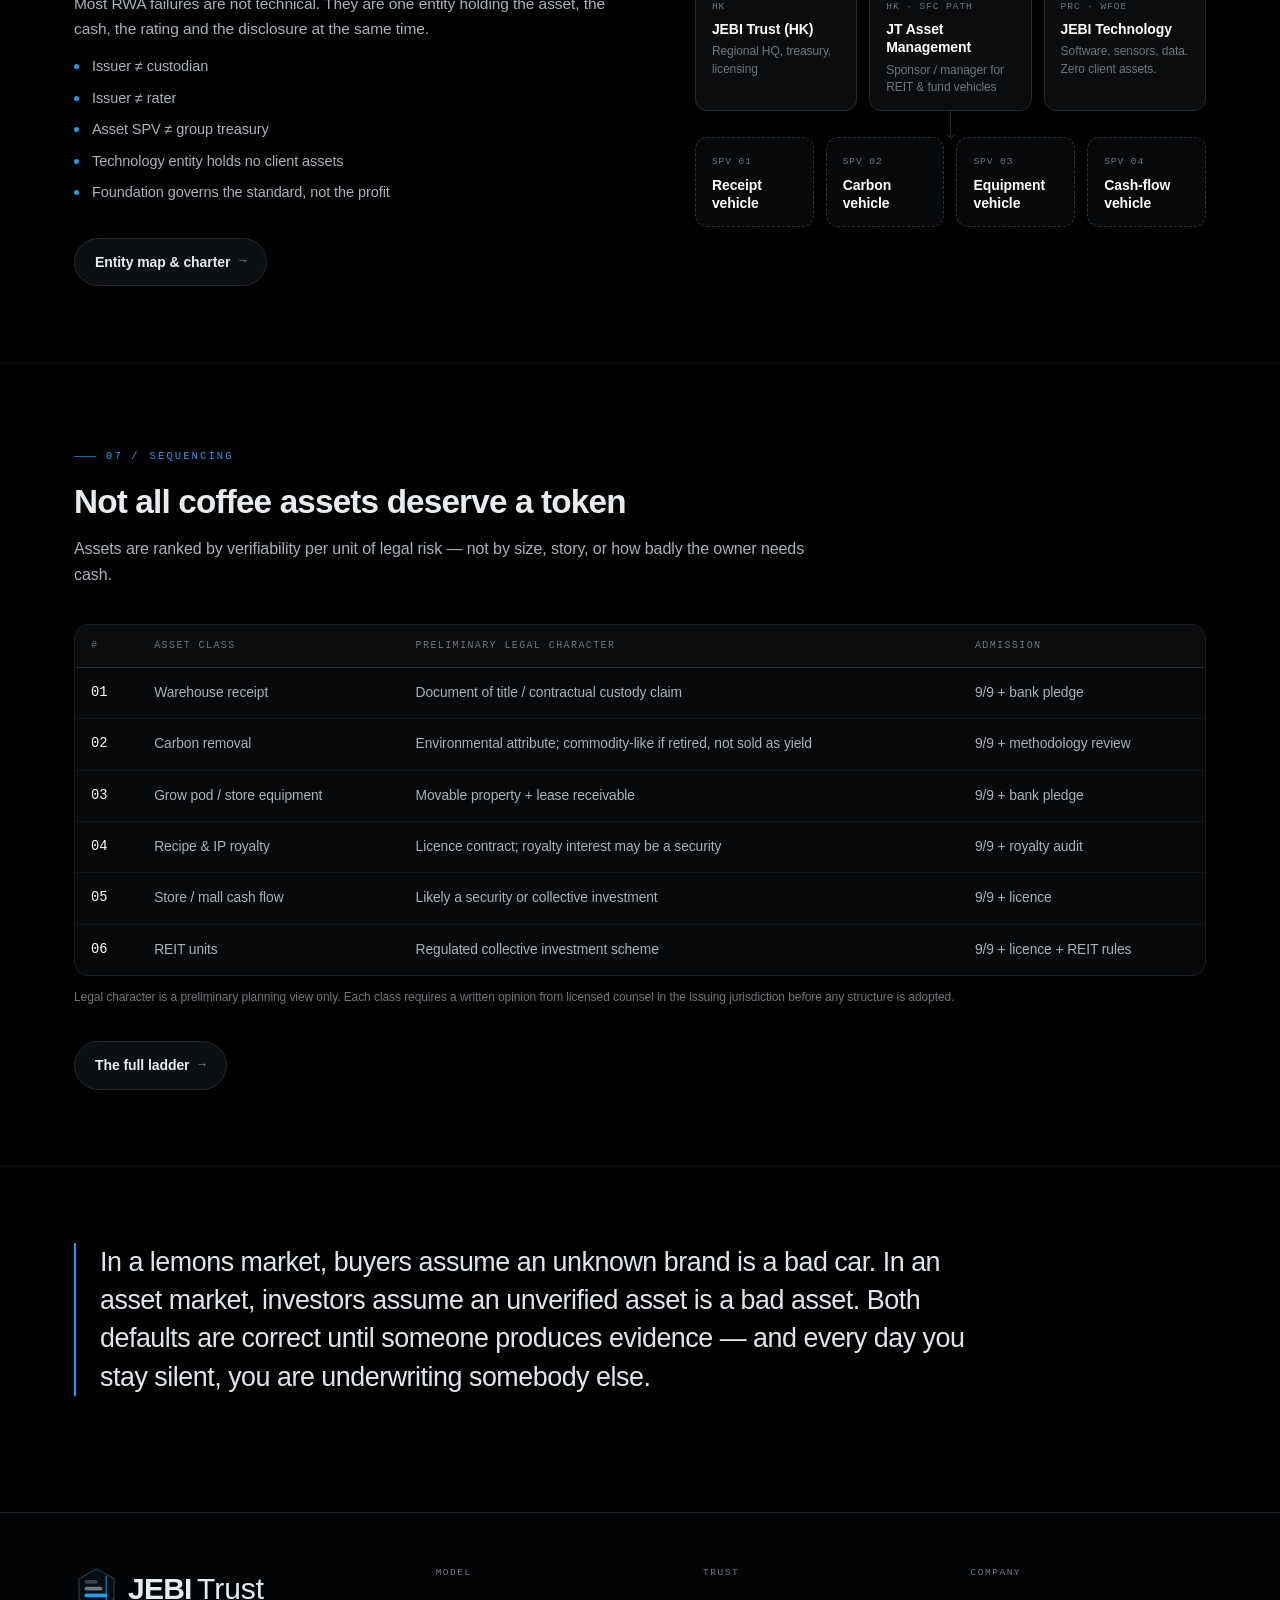
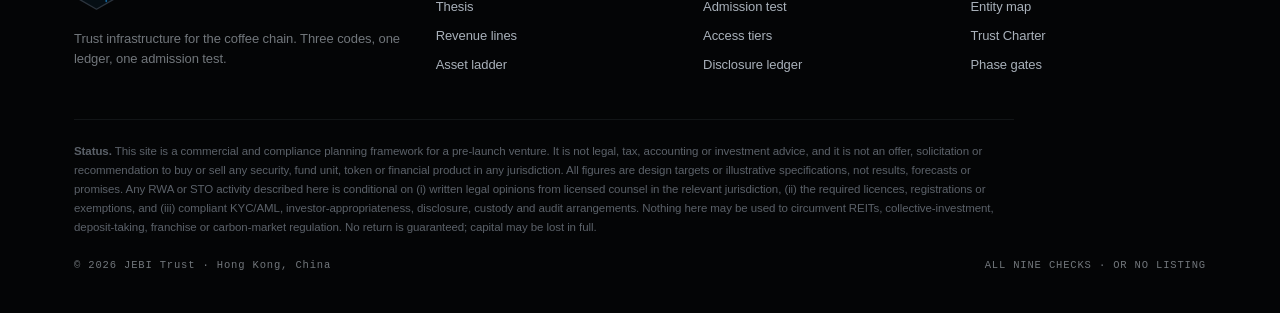
==== commit e45b5254: "Remove PCX scoring; logo wordmark at 40px; replace with nine-check admission test" ====
--- a/index.html
+++ b/index.html
@@ -4,9 +4,9 @@
 <meta charset="utf-8">
 <meta name="viewport" content="width=device-width, initial-scale=1">
 <title>JEBI Trust — Trust infrastructure for the coffee chain</title>
-<meta name="description" content="JEBI Trust is the verification and asset-credibility layer for a coffee chain: three codes (batch, asset, token), one ledger, and a single listing floor — PCX 40.">
+<meta name="description" content="JEBI Trust is the verification and asset-credibility layer for a coffee chain: three codes (batch, asset, token), one ledger, and nine admission checks that are all or nothing.">
 <meta property="og:title" content="JEBI Trust — Trust infrastructure for the coffee chain">
-<meta property="og:description" content="Three codes, one ledger, one floor: PCX 40.">
+<meta property="og:description" content="Three codes, one ledger, nine checks. All of them, or no token.">
 <meta property="og:image" content="assets/img/logo.svg">
 <link rel="icon" href="assets/img/favicon.svg" type="image/svg+xml">
 <link rel="stylesheet" href="assets/css/style.css">
@@ -29,14 +29,14 @@
     </p>
     <div class="hero-actions">
       <a class="btn primary" href="structure.html"><span class="en">See the company structure</span><span class="zh">查看公司结构</span><span class="ar">→</span></a>
-      <a class="btn" href="pcx.html"><span class="en">How PCX 40 works</span><span class="zh">PCX 40 如何运作</span><span class="ar">→</span></a>
+      <a class="btn" href="trust.html"><span class="en">The nine admission checks</span><span class="zh">九项准入检验</span><span class="ar">→</span></a>
     </div>
 
     <div class="stats">
       <div class="stat"><div class="n">3</div><div class="k"><span class="en">codes: batch · asset · token</span><span class="zh">三码：批次 · 资产 · 通证</span></div></div>
-      <div class="stat"><div class="n">40</div><div class="k"><span class="en">PCX listing floor</span><span class="zh">PCX 上链门槛</span></div></div>
-      <div class="stat"><div class="n">5</div><div class="k"><span class="en">dimensions, 20 points each</span><span class="zh">五个维度，各 20 分</span></div></div>
-      <div class="stat"><div class="n">0</div><div class="k"><span class="en">assets listable below the floor</span><span class="zh">低于门槛可上链的资产</span></div></div>
+      <div class="stat"><div class="n">9</div><div class="k"><span class="en">admission checks, all required</span><span class="zh">项准入检验，缺一不可</span></div></div>
+      <div class="stat"><div class="n">6</div><div class="k"><span class="en">asset classes, one sequence</span><span class="zh">类资产，一个先后顺序</span></div></div>
+      <div class="stat"><div class="n">0</div><div class="k"><span class="en">exceptions to a failed check</span><span class="zh">项检验失败的例外</span></div></div>
     </div>
   </div>
 </section>
@@ -121,8 +121,8 @@
         <div class="card acc">
           <span class="num">CODE 03 / TOKEN</span>
           <h3><span class="en">Token code</span><span class="zh">通证码</span></h3>
-          <p><span class="en">A claim on an asset code. It cannot exist on its own: no token without an asset, no asset without batch lineage, no listing below PCX 40.</span>
-          <span class="zh">对某个资产码的索取权。它不能独立存在：无资产不发通证，无批次血缘不算资产，低于 PCX 40 不得上链。</span></p>
+          <p><span class="en">A claim on an asset code. It cannot exist on its own: no token without an asset, no asset without batch lineage, no listing until all nine checks pass.</span>
+          <span class="zh">对某个资产码的索取权。它不能独立存在：无资产不发通证，无批次血缘不算资产，九项检验未全部通过不得上链。</span></p>
         </div>
       </div>
     </div>
@@ -181,10 +181,10 @@
             <td><span class="en">Mandatory once you choose to list; recurring by design</span><span class="zh">一旦选择挂牌即必需；结构上就是经常性收入</span></td>
           </tr>
           <tr>
-            <td><span class="en">PCX assessment &amp; surveillance</span><span class="zh">PCX 评估与持续跟踪</span></td>
-            <td class="mono"><span class="en">per assessment + annual surveillance</span><span class="zh">每次评估 + 年度跟踪</span></td>
-            <td><span class="en">Issuer (fixed fee, ring-fenced rater)</span><span class="zh">发行方（固定费，评级主体隔离）</span></td>
-            <td><span class="en">The rating is the product; if it can be bought, it is worthless</span><span class="zh">评级本身即产品；能买到的评级一文不值</span></td>
+            <td><span class="en">Verification &amp; inspection</span><span class="zh">核查与质检</span></td>
+            <td class="mono"><span class="en">per batch + annual surveillance</span><span class="zh">每批次 + 年度跟踪</span></td>
+            <td><span class="en">Asset owner (fixed fee, ring-fenced verifier)</span><span class="zh">资产方（固定费，核查主体隔离）</span></td>
+            <td><span class="en">The sign-off is the product; if it can be bought, it is worthless</span><span class="zh">签字本身即产品；能买到的签字一文不值</span></td>
           </tr>
         </tbody>
       </table>
@@ -214,23 +214,30 @@
   </div>
 </section>
 
-<!-- ============ PCX TEASER ============ -->
+<!-- ============ ADMISSION TEASER ============ -->
 <section class="sec">
   <div class="wrap">
     <div class="sec-head">
-      <span class="eyebrow">05 / <span class="en">The index</span><span class="zh">指数</span></span>
-      <h2><span class="en">One number everybody can argue with</span><span class="zh">一个所有人都可以质疑的数字</span></h2>
-      <p><span class="en">PCX — Provenance Confidence indeX — scores an asset 0–100 across five dimensions. 40 is the listing floor. Below 40 an asset is not "early stage"; it is unlistable, and saying so is the whole product.</span>
-      <span class="zh">PCX（Provenance Confidence indeX，溯源置信指数）用五个维度给资产打 0–100 分。40 是上链门槛。低于 40 不叫“早期”，叫“不可挂牌”——而敢说出来，才是产品本身。</span></p>
-    </div>
-    <div class="bands">
-      <div class="band red"><div class="rng">&lt;40</div><div class="nm"><span class="en">Red</span><span class="zh">红区</span></div><div class="ds"><span class="en">Unlistable. No token, no disclosure page, no investor materials.</span><span class="zh">不可挂牌。无通证、无披露页、无投资者材料。</span></div></div>
-      <div class="band brz"><div class="rng">40–59</div><div class="nm"><span class="en">Bronze</span><span class="zh">铜级</span></div><div class="ds"><span class="en">Sandbox only. Internal pilot capital, no external solicitation.</span><span class="zh">仅沙盒。自有试点资金，不得对外招揽。</span></div></div>
-      <div class="band slv"><div class="rng">60–79</div><div class="nm"><span class="en">Silver</span><span class="zh">银级</span></div><div class="ds"><span class="en">Qualified investors only, private placement or exemption.</span><span class="zh">仅合格投资者，私募或豁免发行。</span></div></div>
-      <div class="band gld"><div class="rng">80+</div><div class="nm"><span class="en">Gold</span><span class="zh">金级</span></div><div class="ds"><span class="en">Eligible for licensed venue circulation, subject to local law.</span><span class="zh">在持牌场所流转，仍受当地法律约束。</span></div></div>
-    </div>
+      <span class="eyebrow">05 / <span class="en">Admission</span><span class="zh">准入</span></span>
+      <h2><span class="en">Nine checks. All of them. Or no token.</span><span class="zh">九项检验，全部通过，否则不发通证</span></h2>
+      <p><span class="en">No score, no rating, no "partially ready". Each check is a document that either exists or does not, issued by someone who is not the issuer. A single failure means the asset is unlistable — and saying so is the product.</span>
+      <span class="zh">不打分、不评级、没有“基本就绪”。每一项检验就是一份文件：存在，或不存在；由非发行方出具。一项失败即不可挂牌——而敢说出来，才是产品本身。</span></p>
+    </div>
+    <div class="g3">
+      <div class="card flat"><h4>01 · <span class="en">Title</span><span class="zh">权属</span></h4><p class="small"><span class="en">Ownership documents, registration and unbroken batch lineage.</span><span class="zh">权属凭证、登记记录、不断裂的批次血缘。</span></p></div>
+      <div class="card flat"><h4>02 · <span class="en">Custody</span><span class="zh">独立托管</span></h4><p class="small"><span class="en">Licensed third party, segregated account, monthly reconciliation.</span><span class="zh">持牌第三方、独立账户、月度对账。</span></p></div>
+      <div class="card flat"><h4>03 · <span class="en">Insurance</span><span class="zh">保险</span></h4><p class="small"><span class="en">Policy naming the asset, loss payee is the SPV.</span><span class="zh">保单载明标的，赔款受益人为 SPV。</span></p></div>
+      <div class="card flat"><h4>04 · <span class="en">Inspection</span><span class="zh">质检核查</span></h4><p class="small"><span class="en">Independent sampling, with re-inspection built in.</span><span class="zh">独立抽样，并内置复检机制。</span></p></div>
+      <div class="card flat"><h4>05 · <span class="en">Legal opinion</span><span class="zh">法律定性</span></h4><p class="small"><span class="en">Written view from licensed counsel, plus licence or exemption.</span><span class="zh">持牌律师书面意见，附牌照或豁免。</span></p></div>
+      <div class="card flat"><h4>06 · <span class="en">Segregated cash</span><span class="zh">资金隔离</span></h4><p class="small"><span class="en">Bank account under trustee control, waterfall published.</span><span class="zh">受托人控制下的银行账户，清偿顺序已公布。</span></p></div>
+      <div class="card flat"><h4>07 · <span class="en">Audit</span><span class="zh">审计</span></h4><p class="small"><span class="en">External opinion on the vehicle, engaged by the vehicle.</span><span class="zh">针对该载体的外部审计，由载体自行聘请。</span></p></div>
+      <div class="card flat"><h4>08 · <span class="en">Disclosure</span><span class="zh">披露机制</span></h4><p class="small"><span class="en">Quarterly report, 24-hour incident notice, version log.</span><span class="zh">季度报告、24 小时事件公告、版本记录。</span></p></div>
+      <div class="card flat"><h4>09 · <span class="en">Wind-down</span><span class="zh">处置预案</span></h4><p class="small"><span class="en">Disposal path and waterfall agreed before subscription.</span><span class="zh">认购前已约定处置路径与清偿顺序。</span></p></div>
+    </div>
+    <p class="tbl-note"><span class="en">One failed check = no listing, no investor materials, no whitelist entry. There is no conditional pass and no "to be provided later".</span>
+    <span class="zh">一项失败＝不挂牌、不出投资者材料、不进白名单。没有附条件通过，也没有“后续补交”。</span></p>
     <div class="hero-actions" style="margin-top:26px">
-      <a class="btn" href="pcx.html"><span class="en">Full rubric, worked example, disclosure ledger</span><span class="zh">完整评分细则、算例、披露账本</span><span class="ar">→</span></a>
+      <a class="btn" href="trust.html"><span class="en">The checks in full, plus the disclosure ledger</span><span class="zh">完整检验标准与披露账本</span><span class="ar">→</span></a>
     </div>
   </div>
 </section>
@@ -306,15 +313,15 @@
           <th>#</th>
           <th><span class="en">Asset class</span><span class="zh">资产类别</span></th>
           <th><span class="en">Preliminary legal character</span><span class="zh">初步法律定性</span></th>
-          <th><span class="en">Gate</span><span class="zh">闸门</span></th>
+          <th><span class="en">Admission</span><span class="zh">准入条件</span></th>
         </tr></thead>
         <tbody>
-          <tr><td class="mono">01</td><td><span class="en">Warehouse receipt</span><span class="zh">咖啡仓单</span></td><td><span class="en">Document of title / contractual custody claim</span><span class="zh">所有权凭证 / 合同托管请求权</span></td><td class="mono">PCX ≥ 60</td></tr>
-          <tr><td class="mono">02</td><td><span class="en">Carbon removal</span><span class="zh">碳移除量</span></td><td><span class="en">Environmental attribute; commodity-like if retired, not sold as yield</span><span class="zh">环境属性；若用于注销则近似商品，不得作为收益权出售</span></td><td class="mono">PCX ≥ 65</td></tr>
-          <tr><td class="mono">03</td><td><span class="en">Grow pod / store equipment</span><span class="zh">种植舱 / 门店设备</span></td><td><span class="en">Movable property + lease receivable</span><span class="zh">动产 + 租赁应收</span></td><td class="mono">PCX ≥ 60</td></tr>
-          <tr><td class="mono">04</td><td><span class="en">Recipe &amp; IP royalty</span><span class="zh">配方与 IP 版税</span></td><td><span class="en">Licence contract; royalty interest may be a security</span><span class="zh">许可合同；版税收益权可能构成证券</span></td><td class="mono">PCX ≥ 70</td></tr>
-          <tr><td class="mono">05</td><td><span class="en">Store / mall cash flow</span><span class="zh">门店 / 商场现金流</span></td><td><span class="en">Likely a security or collective investment</span><span class="zh">很可能构成证券或集合投资</span></td><td class="mono">PCX ≥ 80 + licence</td></tr>
-          <tr><td class="mono">06</td><td><span class="en">REIT units</span><span class="zh">REITs 份额</span></td><td><span class="en">Regulated collective investment scheme</span><span class="zh">受监管的集体投资计划</span></td><td class="mono">PCX ≥ 85 + licence</td></tr>
+          <tr><td class="mono">01</td><td><span class="en">Warehouse receipt</span><span class="zh">咖啡仓单</span></td><td><span class="en">Document of title / contractual custody claim</span><span class="zh">所有权凭证 / 合同托管请求权</span></td><td>9/9 + <span class="en">bank pledge</span><span class="zh">银行质押协议</span></td></tr>
+          <tr><td class="mono">02</td><td><span class="en">Carbon removal</span><span class="zh">碳移除量</span></td><td><span class="en">Environmental attribute; commodity-like if retired, not sold as yield</span><span class="zh">环境属性；若用于注销则近似商品，不得作为收益权出售</span></td><td>9/9 + <span class="en">methodology review</span><span class="zh">方法学核查</span></td></tr>
+          <tr><td class="mono">03</td><td><span class="en">Grow pod / store equipment</span><span class="zh">种植舱 / 门店设备</span></td><td><span class="en">Movable property + lease receivable</span><span class="zh">动产 + 租赁应收</span></td><td>9/9 + <span class="en">bank pledge</span><span class="zh">银行质押协议</span></td></tr>
+          <tr><td class="mono">04</td><td><span class="en">Recipe &amp; IP royalty</span><span class="zh">配方与 IP 版税</span></td><td><span class="en">Licence contract; royalty interest may be a security</span><span class="zh">许可合同；版税收益权可能构成证券</span></td><td>9/9 + <span class="en">royalty audit</span><span class="zh">版税流水审计</span></td></tr>
+          <tr><td class="mono">05</td><td><span class="en">Store / mall cash flow</span><span class="zh">门店 / 商场现金流</span></td><td><span class="en">Likely a security or collective investment</span><span class="zh">很可能构成证券或集合投资</span></td><td>9/9 + <span class="en">licence</span><span class="zh">牌照</span></td></tr>
+          <tr><td class="mono">06</td><td><span class="en">REIT units</span><span class="zh">REITs 份额</span></td><td><span class="en">Regulated collective investment scheme</span><span class="zh">受监管的集体投资计划</span></td><td>9/9 + <span class="en">licence + REIT rules</span><span class="zh">牌照 + REITs 规则</span></td></tr>
         </tbody>
       </table>
     </div>
--- a/assets/css/style.css
+++ b/assets/css/style.css
@@ -34,7 +34,7 @@
   font-size:16px;
   line-height:1.62;
   letter-spacing:-.005em;
-  padding-top:104px;
+  padding-top:120px;
   -webkit-font-smoothing:antialiased;
   overflow-x:hidden;
 }
@@ -93,8 +93,8 @@
 header.site .bar{
   pointer-events:auto;
   max-width:var(--max);margin:0 auto;
-  height:62px;display:flex;align-items:center;gap:10px;
-  padding:0 10px 0 16px;
+  height:78px;display:flex;align-items:center;gap:10px;
+  padding:0 10px 0 18px;
   background:rgba(6,7,9,.82);
   border:1px solid #1c2128;
   border-radius:16px;
@@ -103,13 +103,7 @@
   box-shadow:0 12px 40px rgba(0,0,0,.6);
 }
 .brand{display:flex;align-items:center;gap:10px;flex:0 0 auto;margin-right:6px}
-.brand img{height:34px;width:auto}
-.pcx-pill{
-  font-family:var(--mono);font-size:9.5px;letter-spacing:.13em;
-  color:var(--accent);border:1px solid rgba(29,155,240,.34);
-  background:rgba(29,155,240,.08);border-radius:999px;
-  padding:3px 8px;white-space:nowrap;
-}
+.brand img{height:64px;width:auto}
 nav.main{display:flex;align-items:center;gap:2px;margin-left:auto;flex-wrap:nowrap}
 nav.main a{
   font-size:13.5px;color:var(--text-2);padding:8px 11px;border-radius:9px;
@@ -286,7 +280,7 @@
 /* ---------- footer ---------- */
 footer.site{border-top:1px solid var(--line);margin-top:40px;padding:52px 0 40px;background:#040506}
 .foot-top{display:grid;grid-template-columns:1.4fr 1fr 1fr 1fr;gap:32px;margin-bottom:40px}
-.foot-brand img{height:30px;margin-bottom:14px}
+.foot-brand img{height:48px;margin-bottom:16px}
 .foot-col h5{
   font-family:var(--mono);font-size:9.5px;letter-spacing:.16em;text-transform:uppercase;
   color:var(--muted);margin-bottom:12px;font-weight:500;
@@ -321,9 +315,9 @@
   .foot-top{grid-template-columns:1fr 1fr}
 }
 @media (max-width:860px){
-  body{padding-top:96px}
+  body{padding-top:104px}
   nav.main{
-    display:none;position:absolute;top:68px;left:0;right:0;
+    display:none;position:absolute;top:84px;left:0;right:0;
     flex-direction:column;align-items:stretch;gap:2px;
     background:rgba(6,7,9,.97);border:1px solid #1c2128;border-radius:14px;
     padding:10px;backdrop-filter:blur(18px);
@@ -334,8 +328,7 @@
   .burger{display:block}
   header.site{position:fixed}
   header.site .bar{position:relative}
-  .brand img{height:28px}
-  .pcx-pill{display:none}
+  .brand img{height:48px}
   .g2,.g3,.g4,.tier.t2,.tier.t3,.tier.a2,.tier.a4,.bands{grid-template-columns:1fr}
   .hero{padding:36px 0 24px}
   .sec{padding:52px 0}
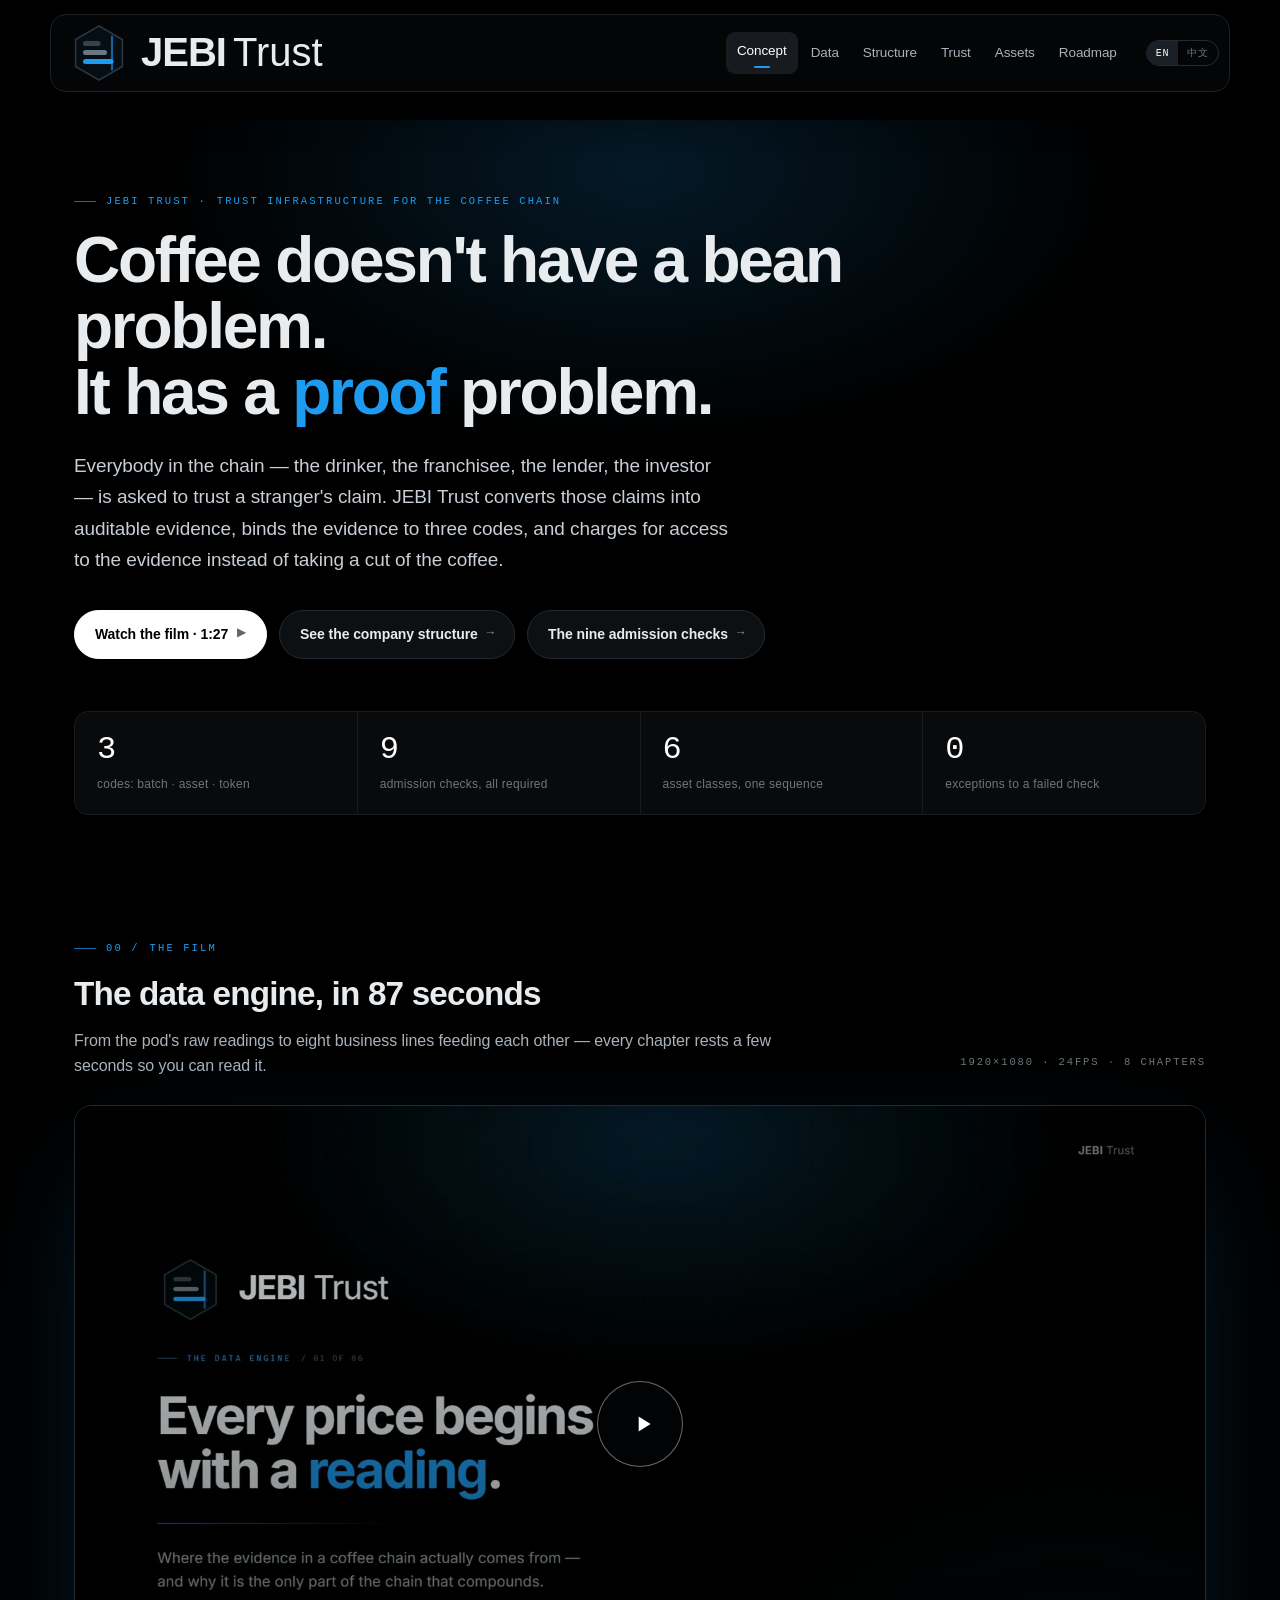
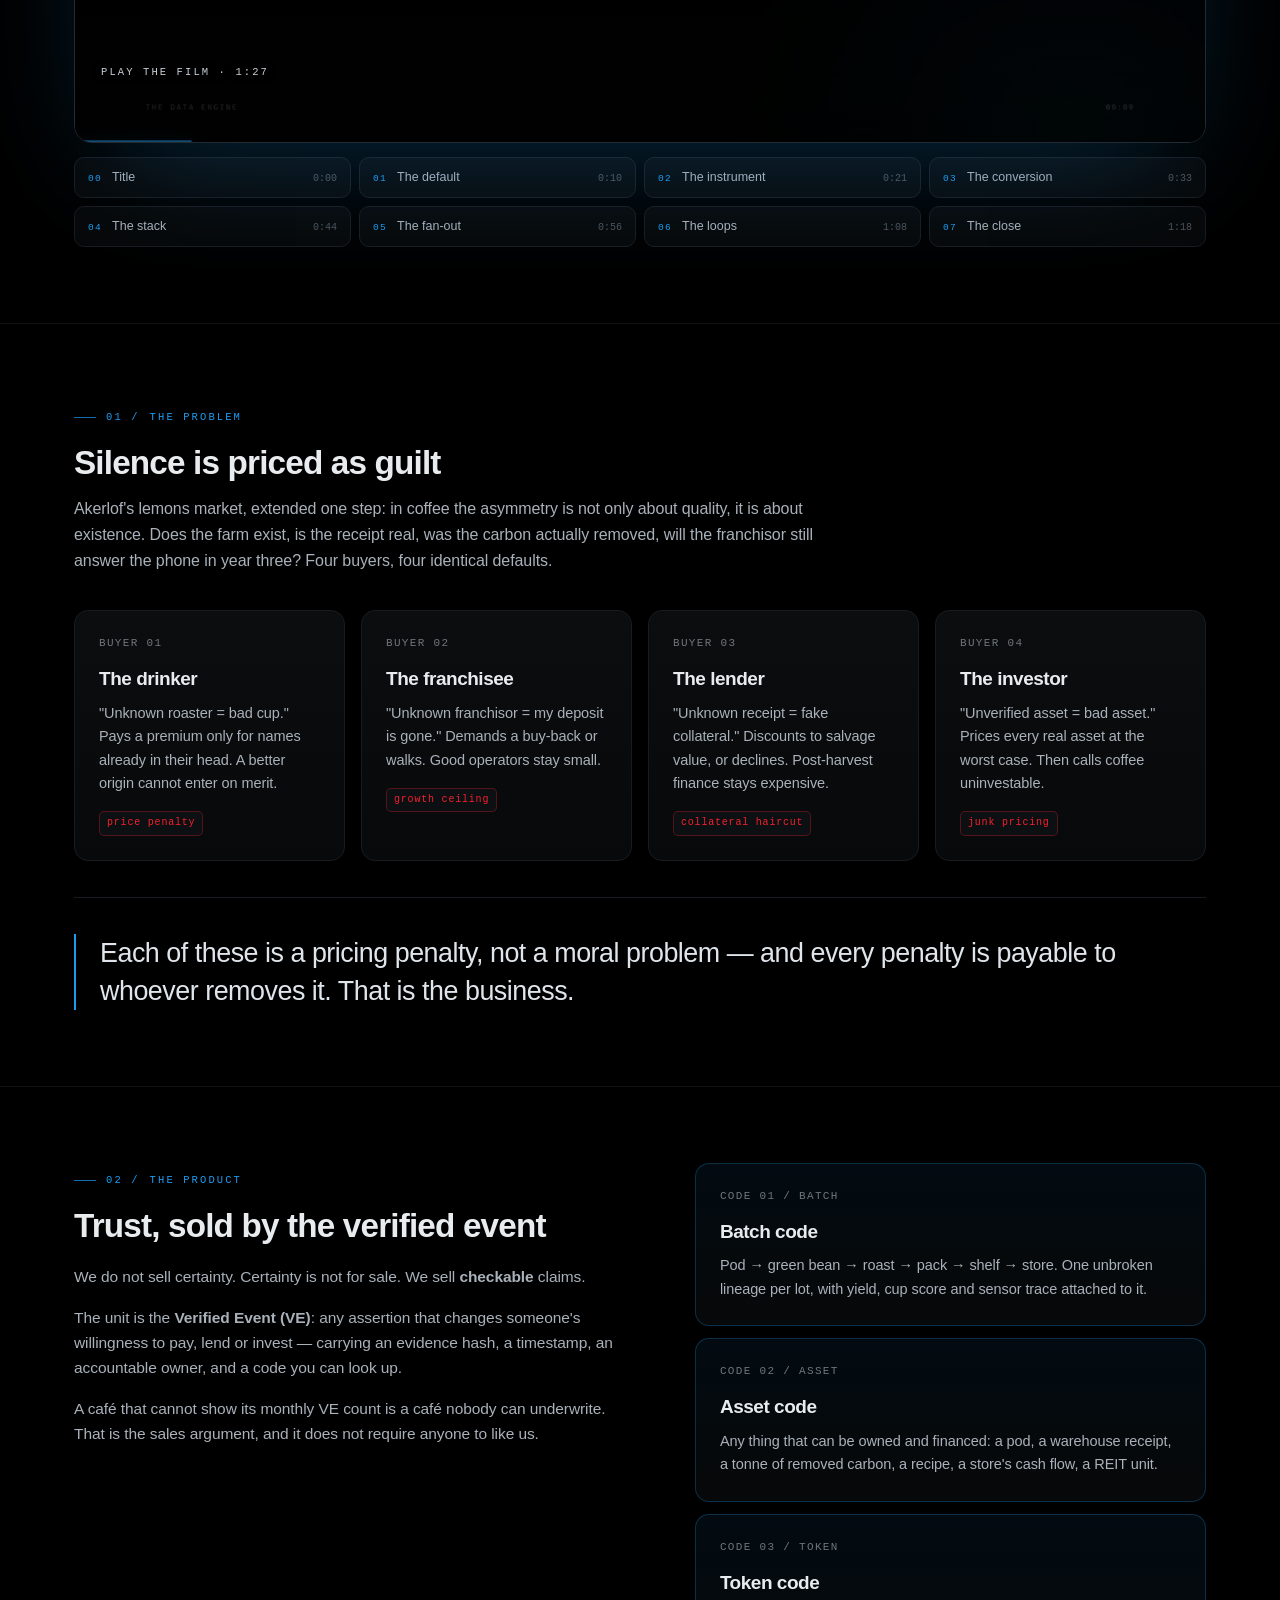
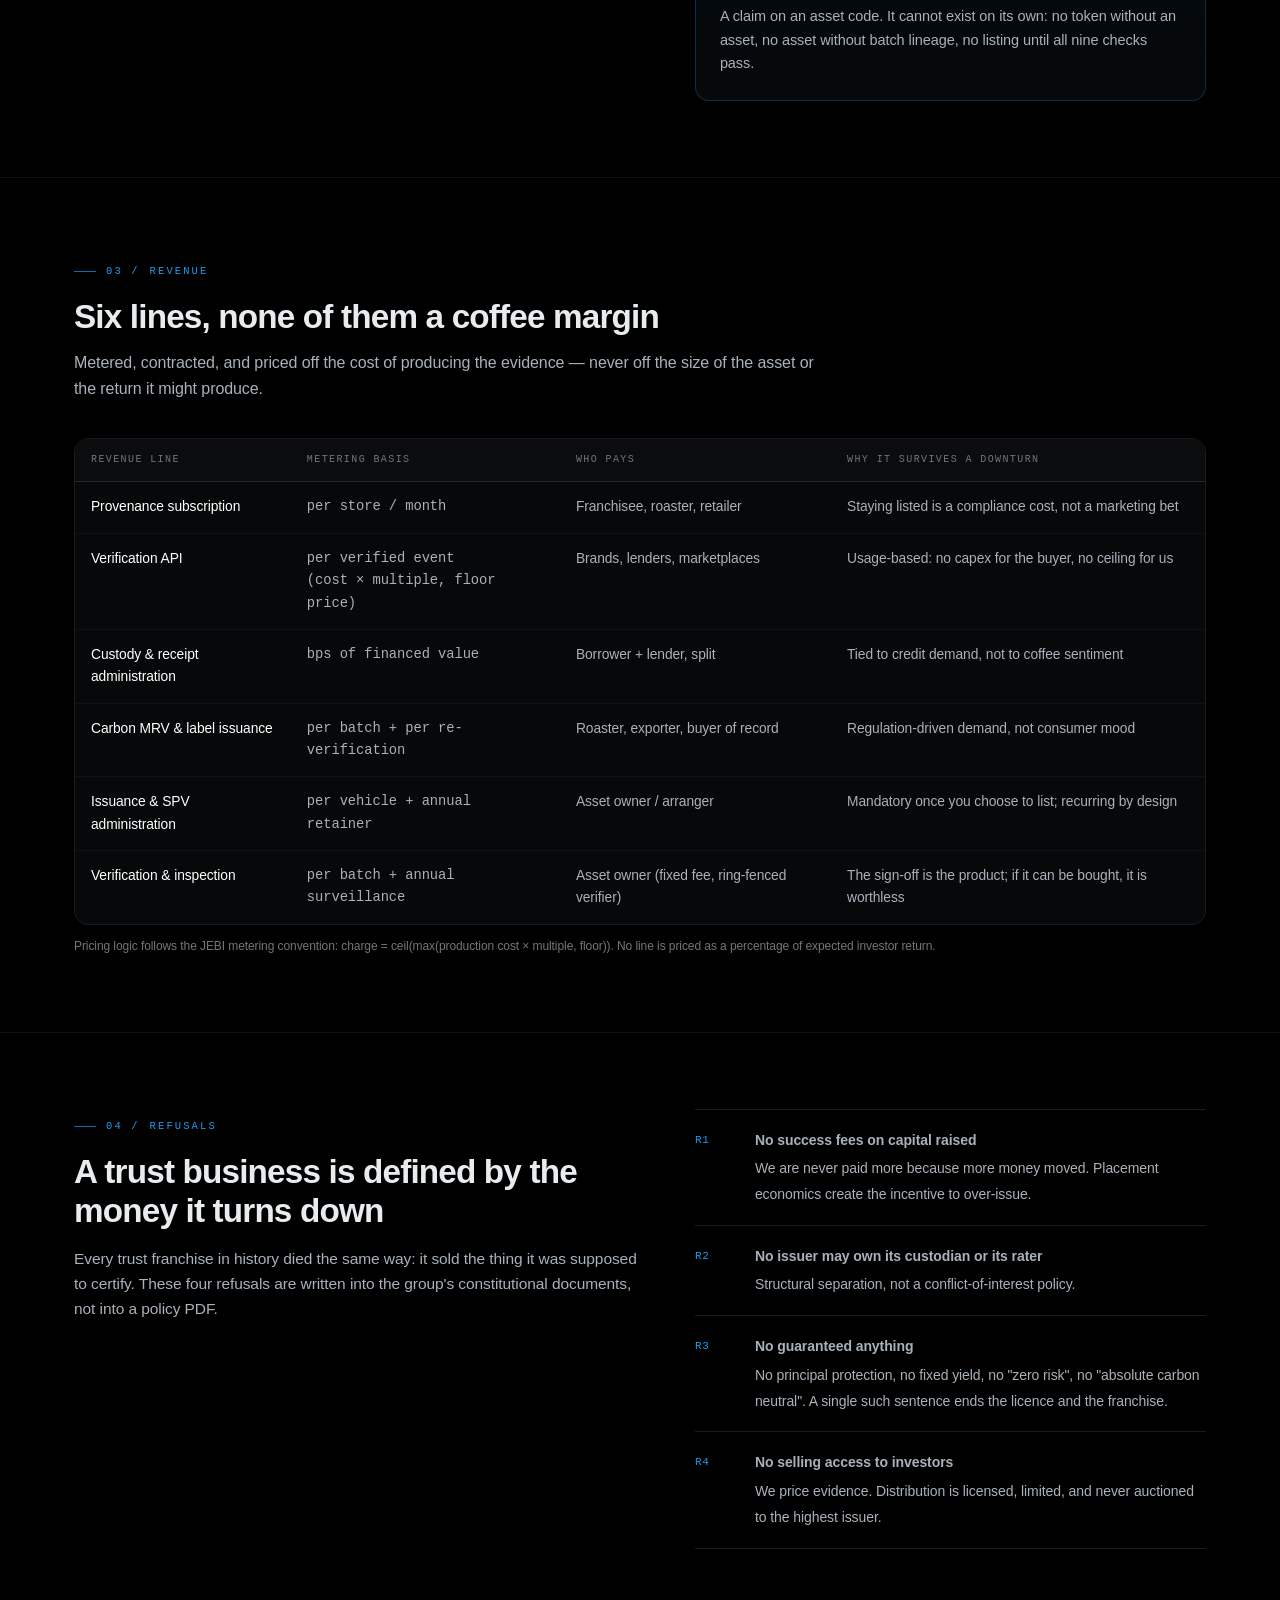
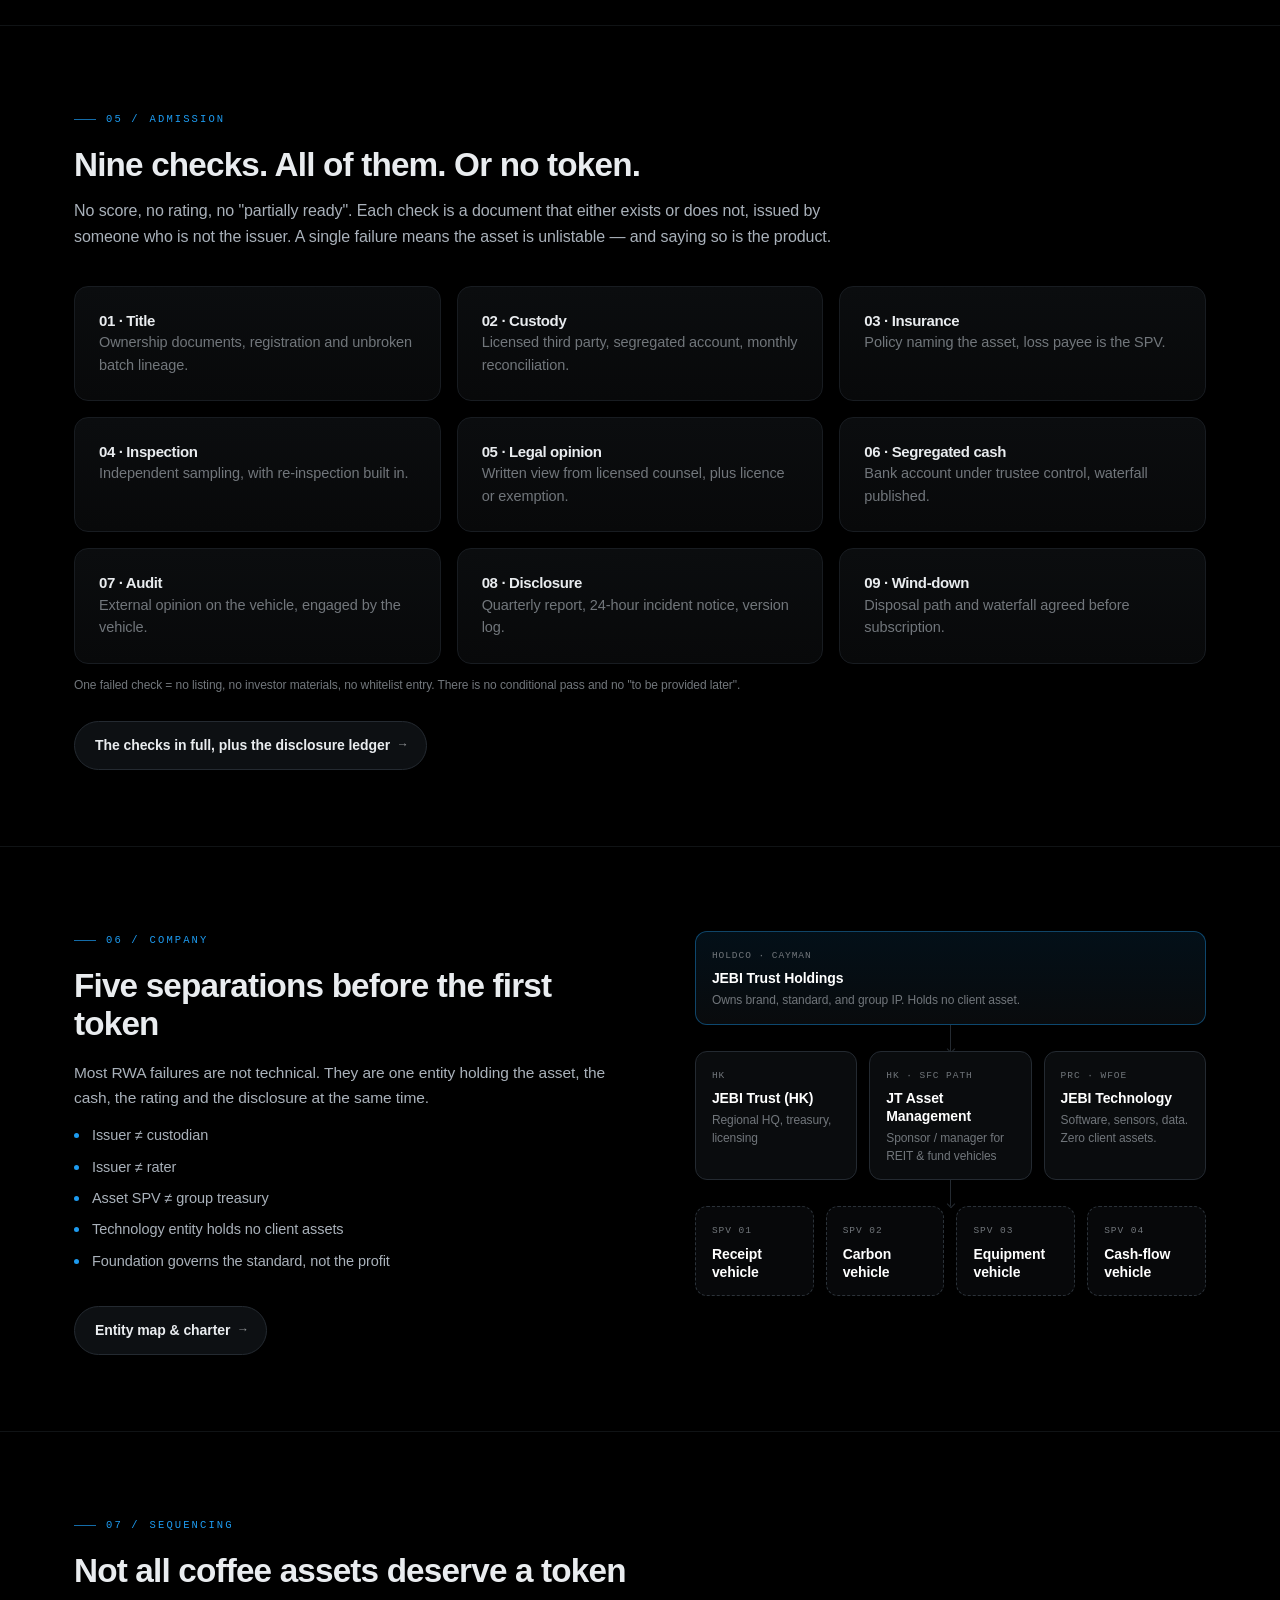
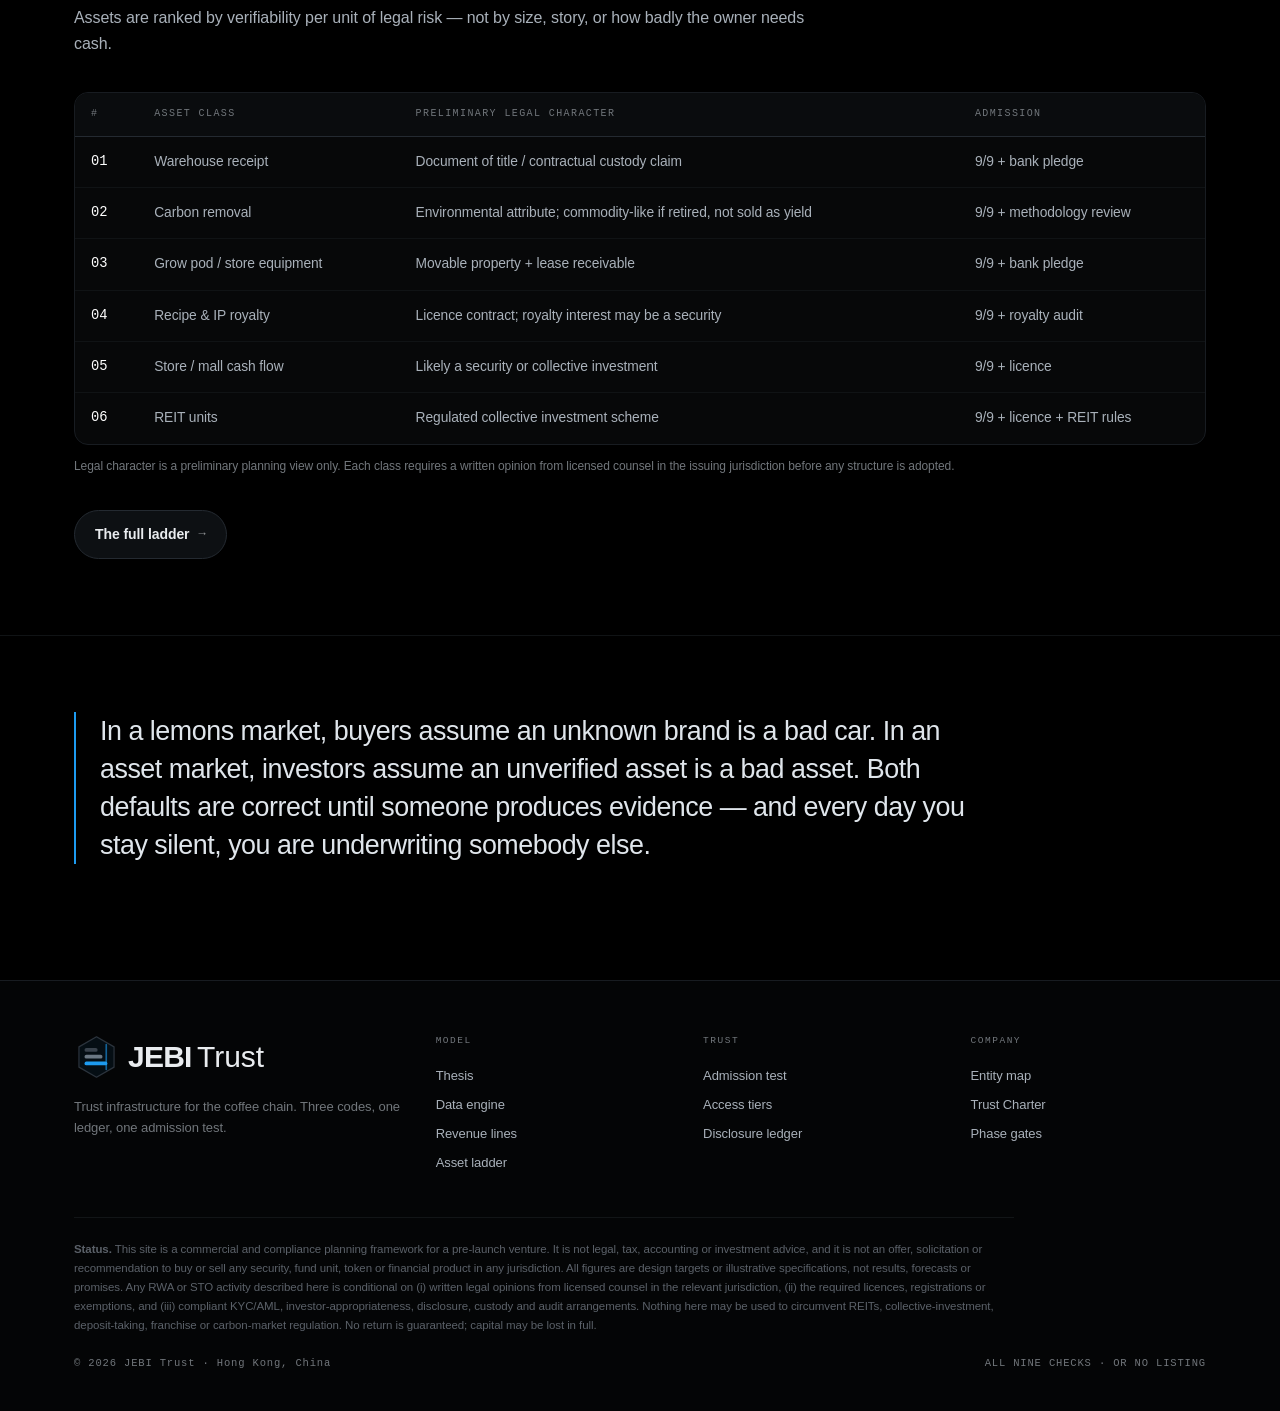
==== commit 0a0a41a8: "Publish concept film on index: cover player, 8 seekable chapter chips, hero CTA; video + poster asse" ====
--- a/index.html
+++ b/index.html
@@ -28,7 +28,8 @@
       <span class="zh">链条上的每个人——消费者、加盟商、放款人、投资者——都被要求相信一个陌生人的说法。JEBI Trust 把这些说法变成可审计的证据，把证据绑定到三个码上，并对“调用证据”收费，而不是从咖啡里抽成。</span>
     </p>
     <div class="hero-actions">
-      <a class="btn primary" href="structure.html"><span class="en">See the company structure</span><span class="zh">查看公司结构</span><span class="ar">→</span></a>
+      <a class="btn primary" href="#film" data-film-play><span class="en">Watch the film · 1:27</span><span class="zh">观看概念影片 · 1:27</span><span class="ar">▶</span></a>
+      <a class="btn" href="structure.html"><span class="en">See the company structure</span><span class="zh">查看公司结构</span><span class="ar">→</span></a>
       <a class="btn" href="trust.html"><span class="en">The nine admission checks</span><span class="zh">九项准入检验</span><span class="ar">→</span></a>
     </div>
 
@@ -37,6 +38,44 @@
       <div class="stat"><div class="n">9</div><div class="k"><span class="en">admission checks, all required</span><span class="zh">项准入检验，缺一不可</span></div></div>
       <div class="stat"><div class="n">6</div><div class="k"><span class="en">asset classes, one sequence</span><span class="zh">类资产，一个先后顺序</span></div></div>
       <div class="stat"><div class="n">0</div><div class="k"><span class="en">exceptions to a failed check</span><span class="zh">项检验失败的例外</span></div></div>
+    </div>
+  </div>
+</section>
+
+<!-- ============ FILM ============ -->
+<section class="sec" id="film">
+  <div class="wrap">
+    <div class="film-head">
+      <div class="sec-head">
+        <span class="eyebrow">00 / <span class="en">The film</span><span class="zh">概念影片</span></span>
+        <h2><span class="en">The data engine, in 87 seconds</span><span class="zh">87 秒看懂数据引擎</span></h2>
+        <p><span class="en">From the pod's raw readings to eight business lines feeding each other — every chapter rests a few seconds so you can read it.</span>
+        <span class="zh">从种植舱的原始读数，到八条业务线互相喂哺——每一章结尾都会停留数秒，方便逐页阅读。</span></p>
+      </div>
+      <span class="film-meta">1920×1080 · 24FPS · <span class="en">8 CHAPTERS</span><span class="zh">8 个章节</span></span>
+    </div>
+
+    <div class="player">
+      <video id="filmvideo" preload="metadata" playsinline
+             poster="assets/video/poster.jpg">
+        <source src="assets/video/jebi-data-engine.mp4" type="video/mp4">
+        <span class="en">Your browser does not support embedded video.</span><span class="zh">当前浏览器不支持内嵌视频。</span>
+      </video>
+      <button class="cover" type="button" aria-label="Play film">
+        <span class="disc"><svg viewBox="0 0 24 24" aria-hidden="true"><path d="M8 5v14l11-7z"/></svg></span>
+        <span class="lbl"><span class="en">Play the film · 1:27</span><span class="zh">播放影片 · 1:27</span></span>
+      </button>
+    </div>
+
+    <div class="chaps" id="chaps">
+      <button class="chap" type="button" data-t="0"><span class="i">00</span><span class="nm"><span class="en">Title</span><span class="zh">片头</span></span><span class="tm">0:00</span></button>
+      <button class="chap" type="button" data-t="10.1"><span class="i">01</span><span class="nm"><span class="en">The default</span><span class="zh">默认判断</span></span><span class="tm">0:10</span></button>
+      <button class="chap" type="button" data-t="21.2"><span class="i">02</span><span class="nm"><span class="en">The instrument</span><span class="zh">采集层</span></span><span class="tm">0:21</span></button>
+      <button class="chap" type="button" data-t="32.9"><span class="i">03</span><span class="nm"><span class="en">The conversion</span><span class="zh">转换规则</span></span><span class="tm">0:33</span></button>
+      <button class="chap" type="button" data-t="44.2"><span class="i">04</span><span class="nm"><span class="en">The stack</span><span class="zh">四层栈</span></span><span class="tm">0:44</span></button>
+      <button class="chap" type="button" data-t="55.7"><span class="i">05</span><span class="nm"><span class="en">The fan-out</span><span class="zh">八台转换器</span></span><span class="tm">0:56</span></button>
+      <button class="chap" type="button" data-t="67.6"><span class="i">06</span><span class="nm"><span class="en">The loops</span><span class="zh">四个回路</span></span><span class="tm">1:08</span></button>
+      <button class="chap" type="button" data-t="77.9"><span class="i">07</span><span class="nm"><span class="en">The close</span><span class="zh">片尾</span></span><span class="tm">1:18</span></button>
     </div>
   </div>
 </section>
@@ -345,5 +384,6 @@
 
 <script src="assets/js/i18n.js"></script>
 <script src="assets/js/chrome.js"></script>
+<script src="assets/js/film.js"></script>
 </body>
 </html>
--- a/assets/css/style.css
+++ b/assets/css/style.css
@@ -306,6 +306,108 @@
 .okc{color:var(--ok)}
 .badc{color:var(--bad)}
 
+/* ---------- data engine: contrast ---------- */
+.contrast{display:grid;grid-template-columns:1fr auto 1fr;gap:16px;align-items:stretch}
+.cbox{border:1px solid var(--line);border-radius:12px;padding:20px 22px;background:#08090a}
+.cbox .n{font-family:var(--mono);font-size:30px;line-height:1;letter-spacing:-.03em;color:#fff}
+.cbox .n.dim{color:#4b535b}
+.cbox .k{font-size:12.5px;color:var(--muted);margin-top:9px;line-height:1.5}
+.cvs{display:flex;align-items:center;justify-content:center;font-family:var(--mono);font-size:10px;letter-spacing:.16em;color:var(--accent);padding:0 2px}
+
+/* ---------- data engine: grade ladder ---------- */
+.ladder{display:grid;grid-template-columns:repeat(5,1fr);gap:8px}
+.lg{border:1px solid var(--line);border-radius:11px;padding:15px 14px;background:#08090a;position:relative}
+.lg .st{font-family:var(--mono);font-size:9.5px;letter-spacing:.13em;color:var(--muted);margin-bottom:8px}
+.lg .nm{font-size:14px;font-weight:600;color:#fff;line-height:1.25;margin-bottom:6px}
+.lg .ds{font-size:11.5px;color:var(--muted);line-height:1.45}
+.lg.g1{border-color:#1b2027}
+.lg.g2{border-color:#232b33}
+.lg.g3{border-color:#2c3742}
+.lg.g4{border-color:rgba(29,155,240,.3);background:linear-gradient(180deg,rgba(29,155,240,.06),#08090a)}
+.lg.g5{border-color:rgba(232,195,122,.34);background:linear-gradient(180deg,rgba(232,195,122,.06),#08090a)}
+.lg.g5 .st{color:var(--gold)}
+
+/* ---------- data engine: stack ---------- */
+.stack{display:flex;flex-direction:column;margin-top:6px}
+.slay{
+  display:grid;grid-template-columns:104px 1.15fr 1fr;gap:22px;align-items:center;
+  border:1px solid var(--line);border-radius:12px;padding:18px 20px;background:#08090a;
+}
+.slay .lv{font-family:var(--mono);font-size:9.5px;letter-spacing:.14em;color:var(--muted);line-height:1.5}
+.slay .nm{font-size:15px;font-weight:600;color:#fff;margin-bottom:4px}
+.slay .ds{font-size:12.5px;color:var(--muted);line-height:1.5}
+.slay .cost{font-size:12.5px;color:var(--text-2);line-height:1.5;border-left:1px solid #1b2027;padding-left:20px}
+.slay .cost b{color:#fff;font-weight:600;display:block;font-size:11px;font-family:var(--mono);letter-spacing:.1em;text-transform:uppercase;margin-bottom:3px}
+.slay.l0{border-color:rgba(29,155,240,.4);background:linear-gradient(180deg,rgba(29,155,240,.1),#08090a)}
+.slay.l0 .ds{color:var(--text-2)}
+.sconn{height:26px;width:1px;background:var(--line-2);margin-left:56px;position:relative}
+.sconn::after{
+  content:"";position:absolute;bottom:0;left:-3px;width:5px;height:5px;
+  border-right:1px solid var(--line-2);border-bottom:1px solid var(--line-2);transform:rotate(45deg);
+}
+
+/* ---------- data engine: fan-out ---------- */
+.fan{display:grid;grid-template-columns:196px 1fr;gap:18px;align-items:stretch}
+.fan-src{
+  border:1px solid rgba(29,155,240,.34);border-radius:12px;padding:18px;
+  background:linear-gradient(180deg,rgba(29,155,240,.1),#08090a);
+  display:flex;flex-direction:column;justify-content:center;
+}
+.fan-src .t{font-family:var(--mono);font-size:9.5px;letter-spacing:.14em;color:var(--accent);margin-bottom:8px}
+.fan-src .h{font-size:15px;font-weight:600;color:#fff;line-height:1.3;margin-bottom:6px}
+.fan-src .d{font-size:11.5px;color:var(--muted);line-height:1.5}
+.fan-grid{display:grid;grid-template-columns:repeat(4,1fr);gap:9px}
+.fcell{border:1px solid var(--line);border-radius:10px;padding:13px 12px;background:#070809}
+.fcell .h{font-size:12.5px;font-weight:600;color:#fff;line-height:1.3}
+.fcell .t{font-size:11px;color:var(--muted);margin-top:5px;line-height:1.45}
+
+/* ---------- data engine: matrix ---------- */
+table.tbl td.c{text-align:center;font-family:var(--mono);font-size:12px}
+table.tbl td.c.y{color:var(--accent)}
+table.tbl td.c.n{color:#2f373e}
+
+/* ---------- data engine: loops ---------- */
+.loops{display:grid;grid-template-columns:repeat(2,1fr);gap:12px}
+.loop{border:1px solid var(--line);border-radius:14px;padding:20px;background:#08090a}
+.loop .id{font-family:var(--mono);font-size:9.5px;letter-spacing:.14em;color:var(--accent);margin-bottom:8px}
+.loop h3{font-size:15.5px;margin-bottom:10px}
+.loop .chain{display:flex;flex-wrap:wrap;align-items:center;gap:5px;margin:12px 0 14px}
+.loop .chain span{
+  font-size:11px;color:var(--text-2);border:1px solid var(--line-2);
+  border-radius:5px;padding:3px 7px;background:#0b0e11;line-height:1.35;
+}
+.loop .chain i{font-style:normal;color:#3a444d;font-size:10px}
+.loop .kill{font-size:12px;color:var(--muted);line-height:1.5;border-top:1px solid #121517;padding-top:11px}
+.loop .kill b{color:var(--bad);font-weight:600}
+
+/* ---------- film ---------- */
+.film-head{display:flex;justify-content:space-between;align-items:flex-end;gap:32px;margin-bottom:26px}
+.film-head .sec-head{margin-bottom:0}
+.film-meta{font-family:var(--mono);font-size:10.5px;letter-spacing:.18em;color:var(--muted);white-space:nowrap;padding-bottom:8px;text-transform:uppercase}
+.player{position:relative;border:1px solid var(--line-2);border-radius:18px;overflow:hidden;background:#000;
+  box-shadow:0 40px 120px -40px rgba(29,155,240,.30)}
+.player video{display:block;width:100%;aspect-ratio:16/9;background:#000}
+.cover{position:absolute;inset:0;display:flex;align-items:center;justify-content:center;
+  border:0;padding:0;background:transparent;cursor:pointer;transition:opacity .4s ease;z-index:2}
+.cover::before{content:"";position:absolute;inset:0;background:linear-gradient(180deg,rgba(0,0,0,.12),rgba(0,0,0,.52))}
+.cover .disc{position:relative;width:86px;height:86px;border-radius:50%;display:flex;align-items:center;justify-content:center;
+  background:rgba(4,6,8,.5);border:1px solid rgba(255,255,255,.4);backdrop-filter:blur(6px);
+  transition:transform .22s ease,background .22s ease,border-color .22s ease}
+.cover:hover .disc{transform:scale(1.07);background:rgba(29,155,240,.92);border-color:#1d9bf0}
+.cover .disc svg{width:26px;height:26px;margin-left:5px;fill:#fff}
+.cover .lbl{position:absolute;left:26px;bottom:64px;font-family:var(--mono);font-size:10.5px;letter-spacing:.2em;
+  color:#c7ced6;text-transform:uppercase;text-shadow:0 1px 8px rgba(0,0,0,.8)}
+.player.playing .cover{opacity:0;pointer-events:none}
+.chaps{display:grid;grid-template-columns:repeat(4,1fr);gap:8px;margin-top:14px}
+.chap{display:flex;align-items:baseline;gap:10px;padding:11px 13px;border:1px solid var(--line);border-radius:10px;
+  background:#070809;cursor:pointer;text-align:left;transition:border-color .18s,background .18s}
+.chap:hover{border-color:#2b333c;background:#0b0e11}
+.chap .i{font-family:var(--mono);font-size:9.5px;letter-spacing:.14em;color:var(--accent);white-space:nowrap}
+.chap .nm{font-size:12.5px;color:var(--text-2);flex:1;line-height:1.35}
+.chap .tm{font-family:var(--mono);font-size:10px;color:#4d545b;white-space:nowrap}
+.chap.on{border-color:rgba(29,155,240,.45);background:rgba(29,155,240,.07)}
+.chap.on .nm{color:#e9ecef}
+
 /* ---------- responsive ---------- */
 @media (max-width:1000px){
   .split{grid-template-columns:1fr;gap:32px}
@@ -330,6 +432,15 @@
   header.site .bar{position:relative}
   .brand img{height:48px}
   .g2,.g3,.g4,.tier.t2,.tier.t3,.tier.a2,.tier.a4,.bands{grid-template-columns:1fr}
+  .ladder,.loops,.fan-grid{grid-template-columns:1fr 1fr}
+  .fan{grid-template-columns:1fr}
+  .slay{grid-template-columns:1fr;gap:10px}
+  .slay .cost{border-left:0;padding-left:0;border-top:1px solid #1b2027;padding-top:10px}
+  .sconn{margin-left:24px}
+  .contrast{grid-template-columns:1fr}
+  .film-head{flex-direction:column;align-items:flex-start;gap:6px}
+  .film-meta{padding-bottom:0}
+  .chaps{grid-template-columns:1fr 1fr}
   .hero{padding:36px 0 24px}
   .sec{padding:52px 0}
   .stats{grid-template-columns:1fr 1fr}
@@ -343,5 +454,8 @@
   .wrap{padding:0 18px}
   .foot-top{grid-template-columns:1fr}
   .steps{grid-template-columns:1fr}
+  .ladder,.loops,.fan-grid{grid-template-columns:1fr}
+  .cvs{justify-content:flex-start;padding:2px 0 2px 4px}
+  .cvs span{display:inline-block;transform:rotate(90deg);transform-origin:left center}
   .tier.t1{max-width:100%}
 }
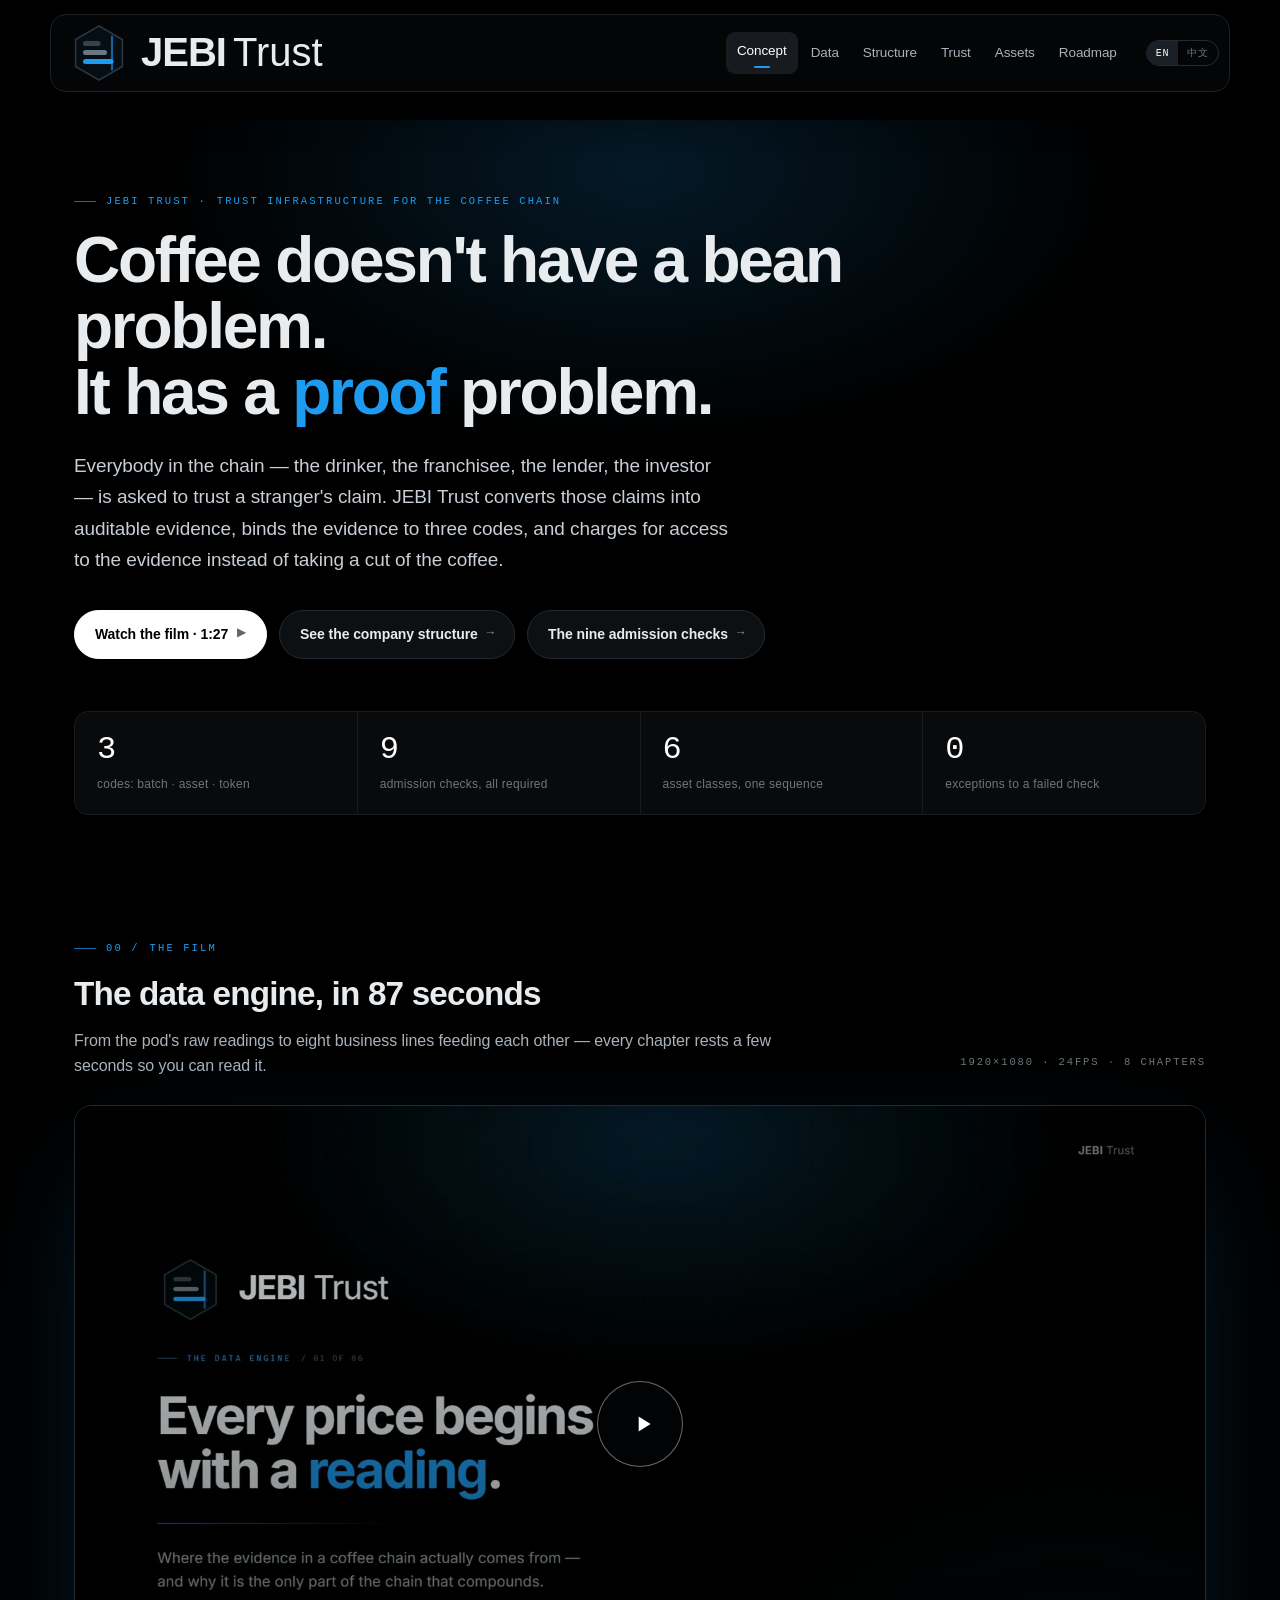
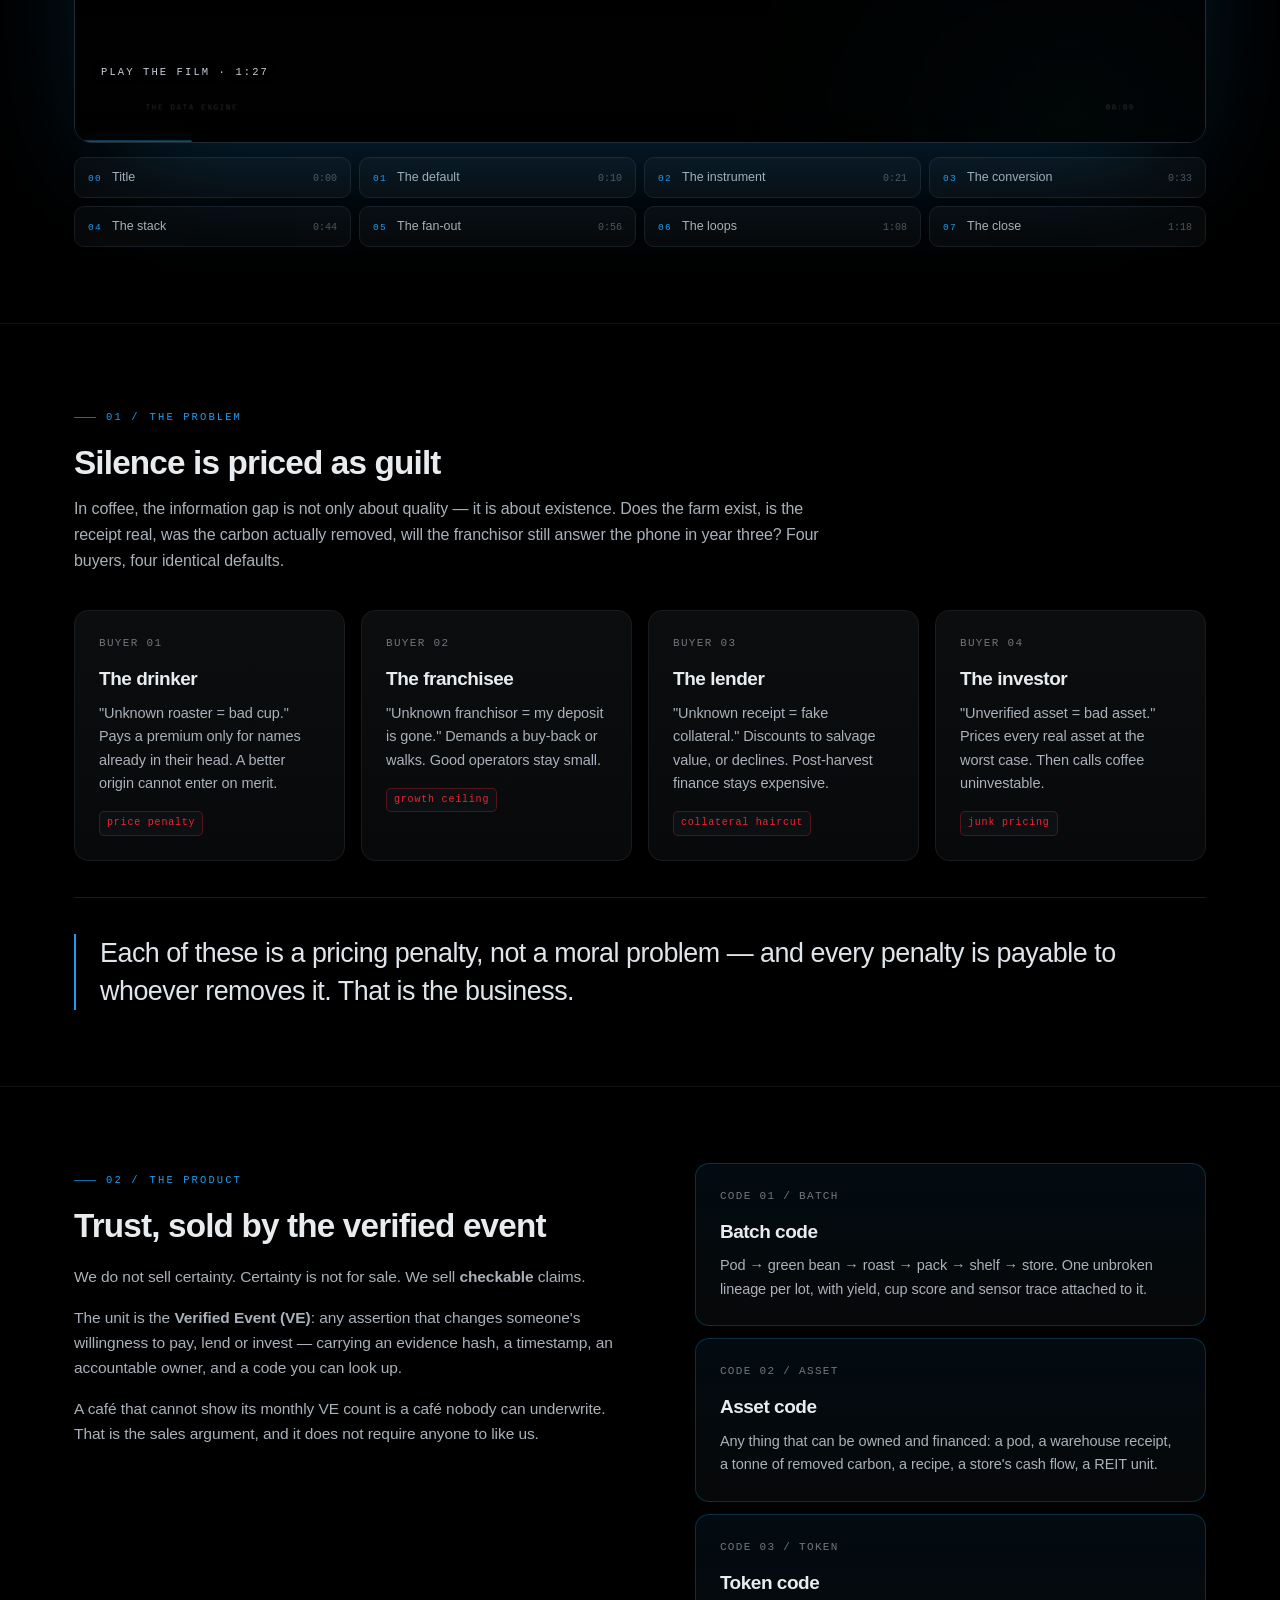
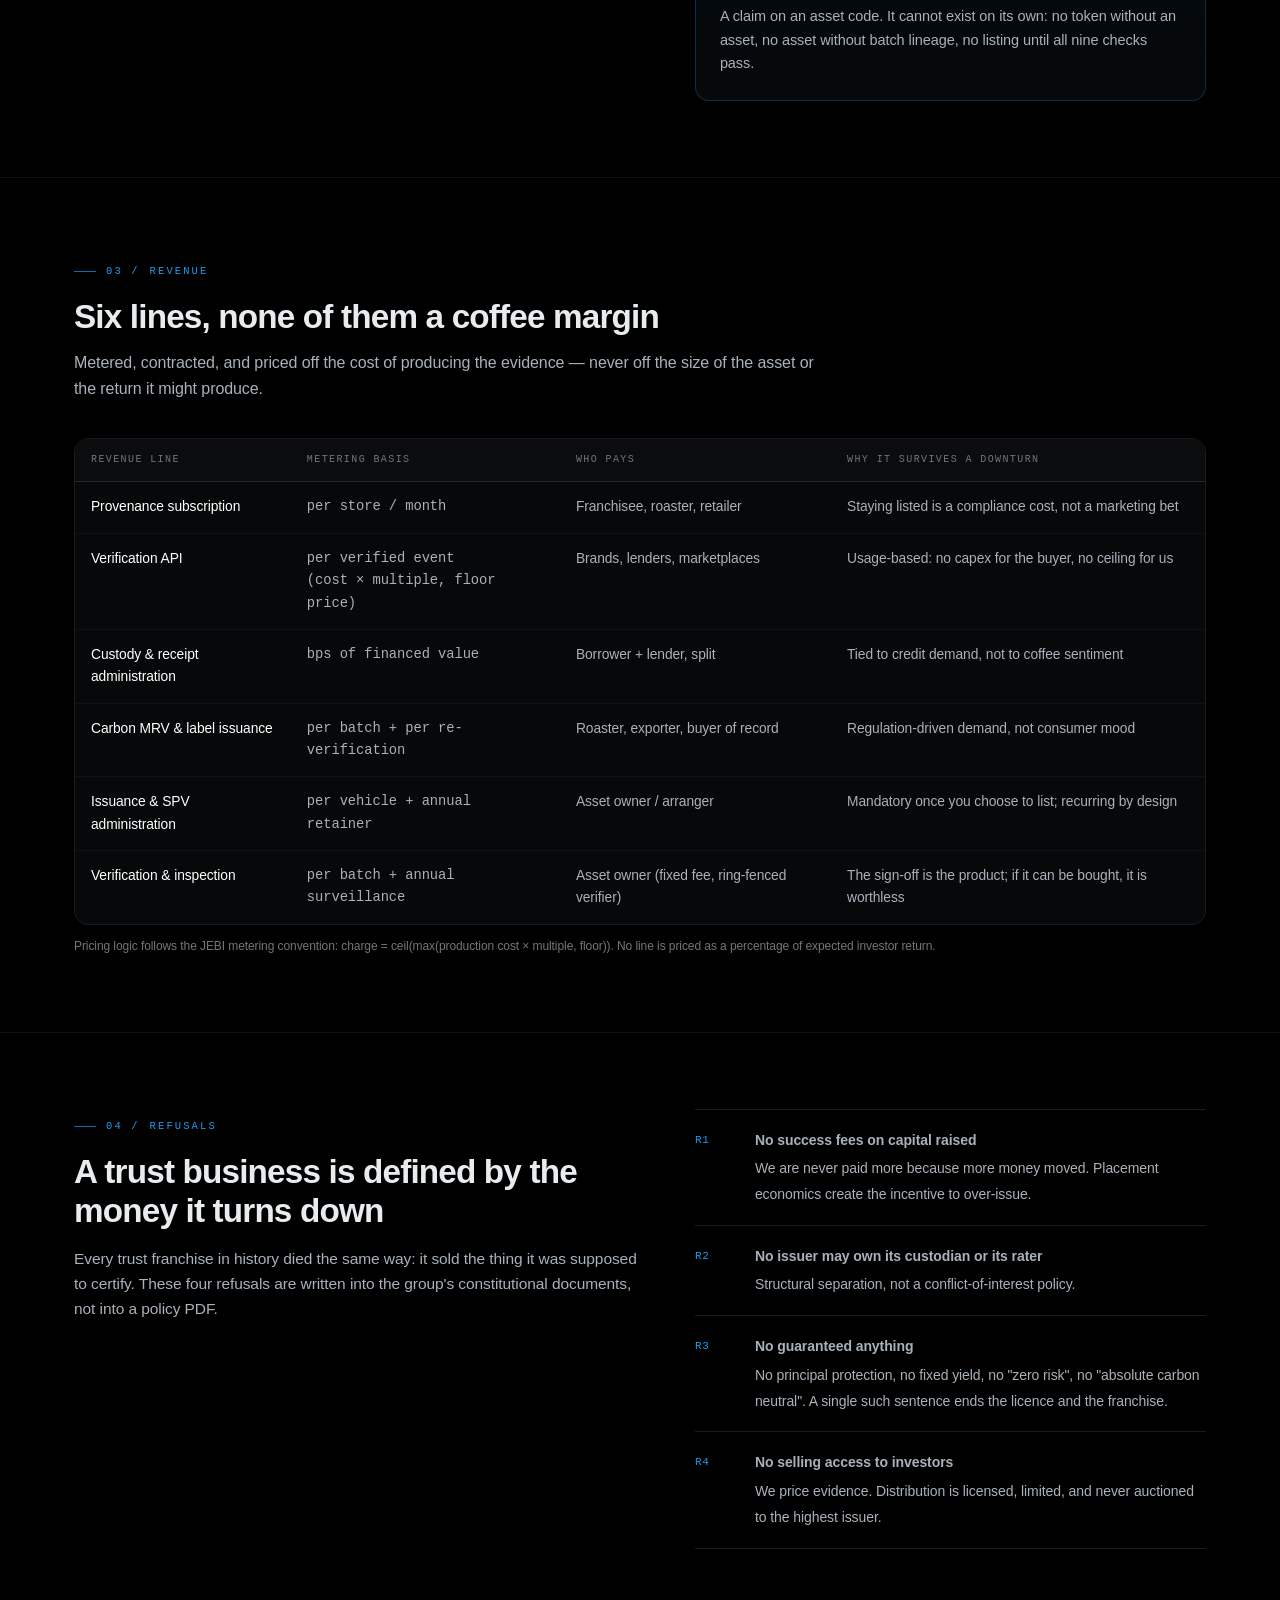
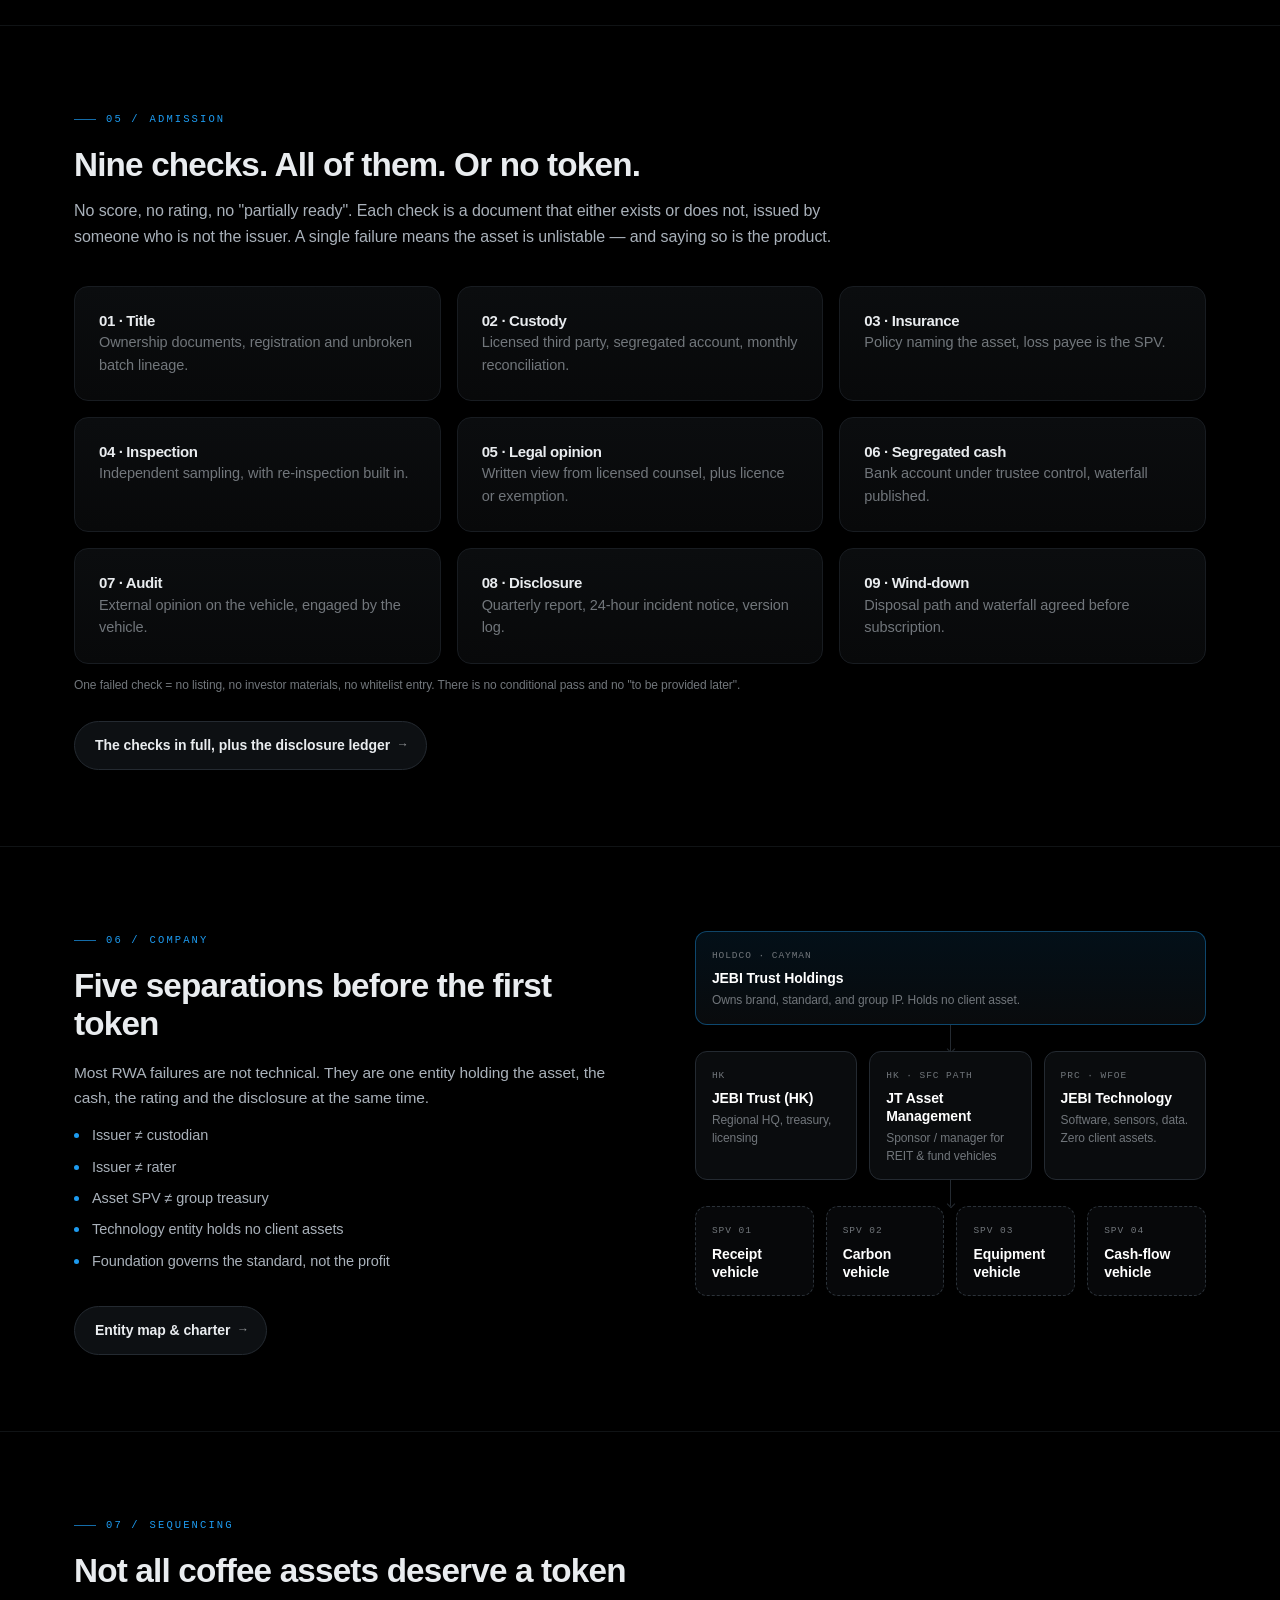
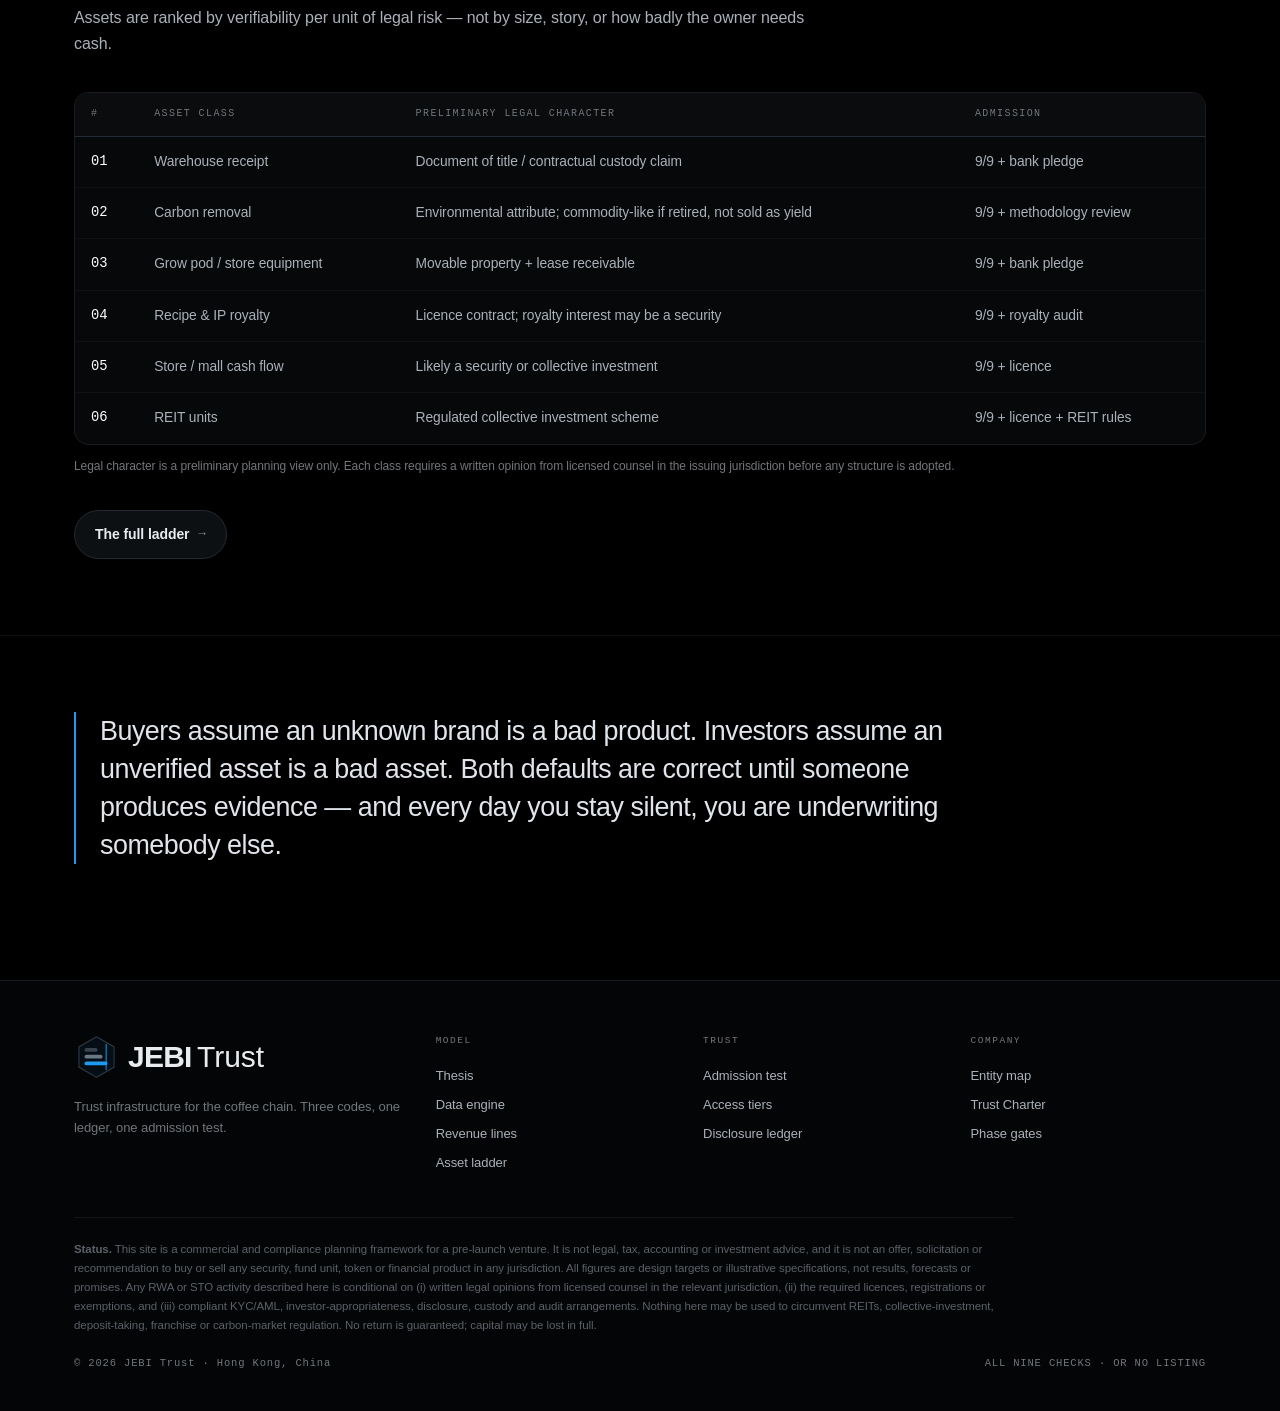
==== commit fdcf0a7e: "Remove Akerlof lemons-market references; rephrase the underlying idea in plain language" ====
--- a/index.html
+++ b/index.html
@@ -86,8 +86,8 @@
     <div class="sec-head">
       <span class="eyebrow">01 / <span class="en">The problem</span><span class="zh">问题</span></span>
       <h2><span class="en">Silence is priced as guilt</span><span class="zh">沉默会被定价为有罪</span></h2>
-      <p><span class="en">Akerlof's lemons market, extended one step: in coffee the asymmetry is not only about quality, it is about existence. Does the farm exist, is the receipt real, was the carbon actually removed, will the franchisor still answer the phone in year three? Four buyers, four identical defaults.</span>
-      <span class="zh">阿克洛夫的“柠檬市场”再往前一步：咖啡里的信息不对称不只是品质，而是“是否存在”。农场真的存在吗？仓单是真的吗？碳真的被移除过吗？三年后加盟总部还会接电话吗？四类买方，四种一模一样的默认判断。</span></p>
+      <p><span class="en">In coffee, the information gap is not only about quality — it is about existence. Does the farm exist, is the receipt real, was the carbon actually removed, will the franchisor still answer the phone in year three? Four buyers, four identical defaults.</span>
+      <span class="zh">咖啡里的信息不对称不只是品质，而是“是否存在”。农场真的存在吗？仓单是真的吗？碳真的被移除过吗？三年后加盟总部还会接电话吗？四类买方，四种一模一样的默认判断。</span></p>
     </div>
 
     <div class="g4">
@@ -374,8 +374,8 @@
 <section class="sec">
   <div class="wrap">
     <p class="serif-quote" style="max-width:900px">
-      <span class="en">In a lemons market, buyers assume an unknown brand is a bad car. In an asset market, investors assume an unverified asset is a bad asset. Both defaults are correct until someone produces evidence — and every day you stay silent, you are underwriting somebody else.</span>
-      <span class="zh">在柠檬市场里，买方默认陌生品牌是烂车；在资产市场里，投资者默认未确权资产是烂资产。在有人拿出证据之前，这两个默认都是对的——而你每沉默一天，都是在替别人背书。</span>
+      <span class="en">Buyers assume an unknown brand is a bad product. Investors assume an unverified asset is a bad asset. Both defaults are correct until someone produces evidence — and every day you stay silent, you are underwriting somebody else.</span>
+      <span class="zh">买方默认陌生品牌是烂货；投资者默认未确权资产是烂资产。在有人拿出证据之前，这两个默认都是对的——而你每沉默一天，都是在替别人背书。</span>
     </p>
   </div>
 </section>
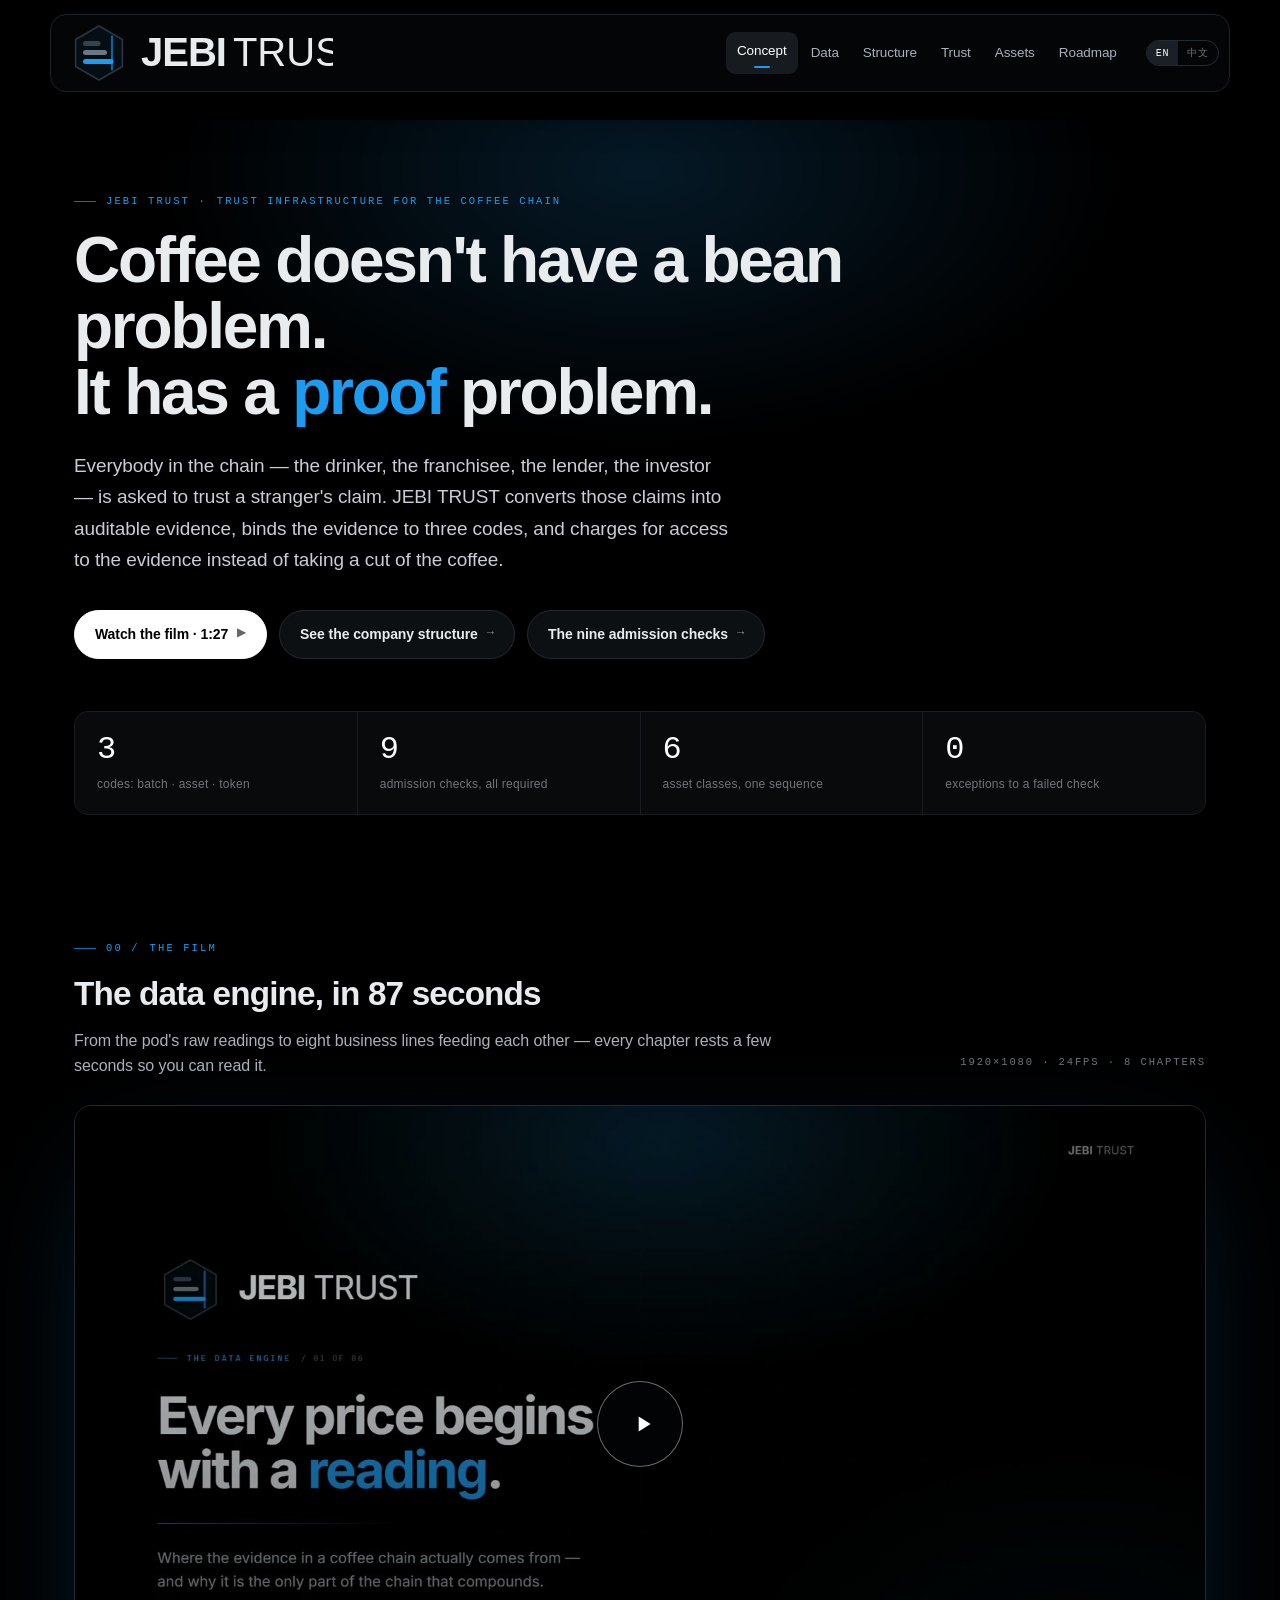
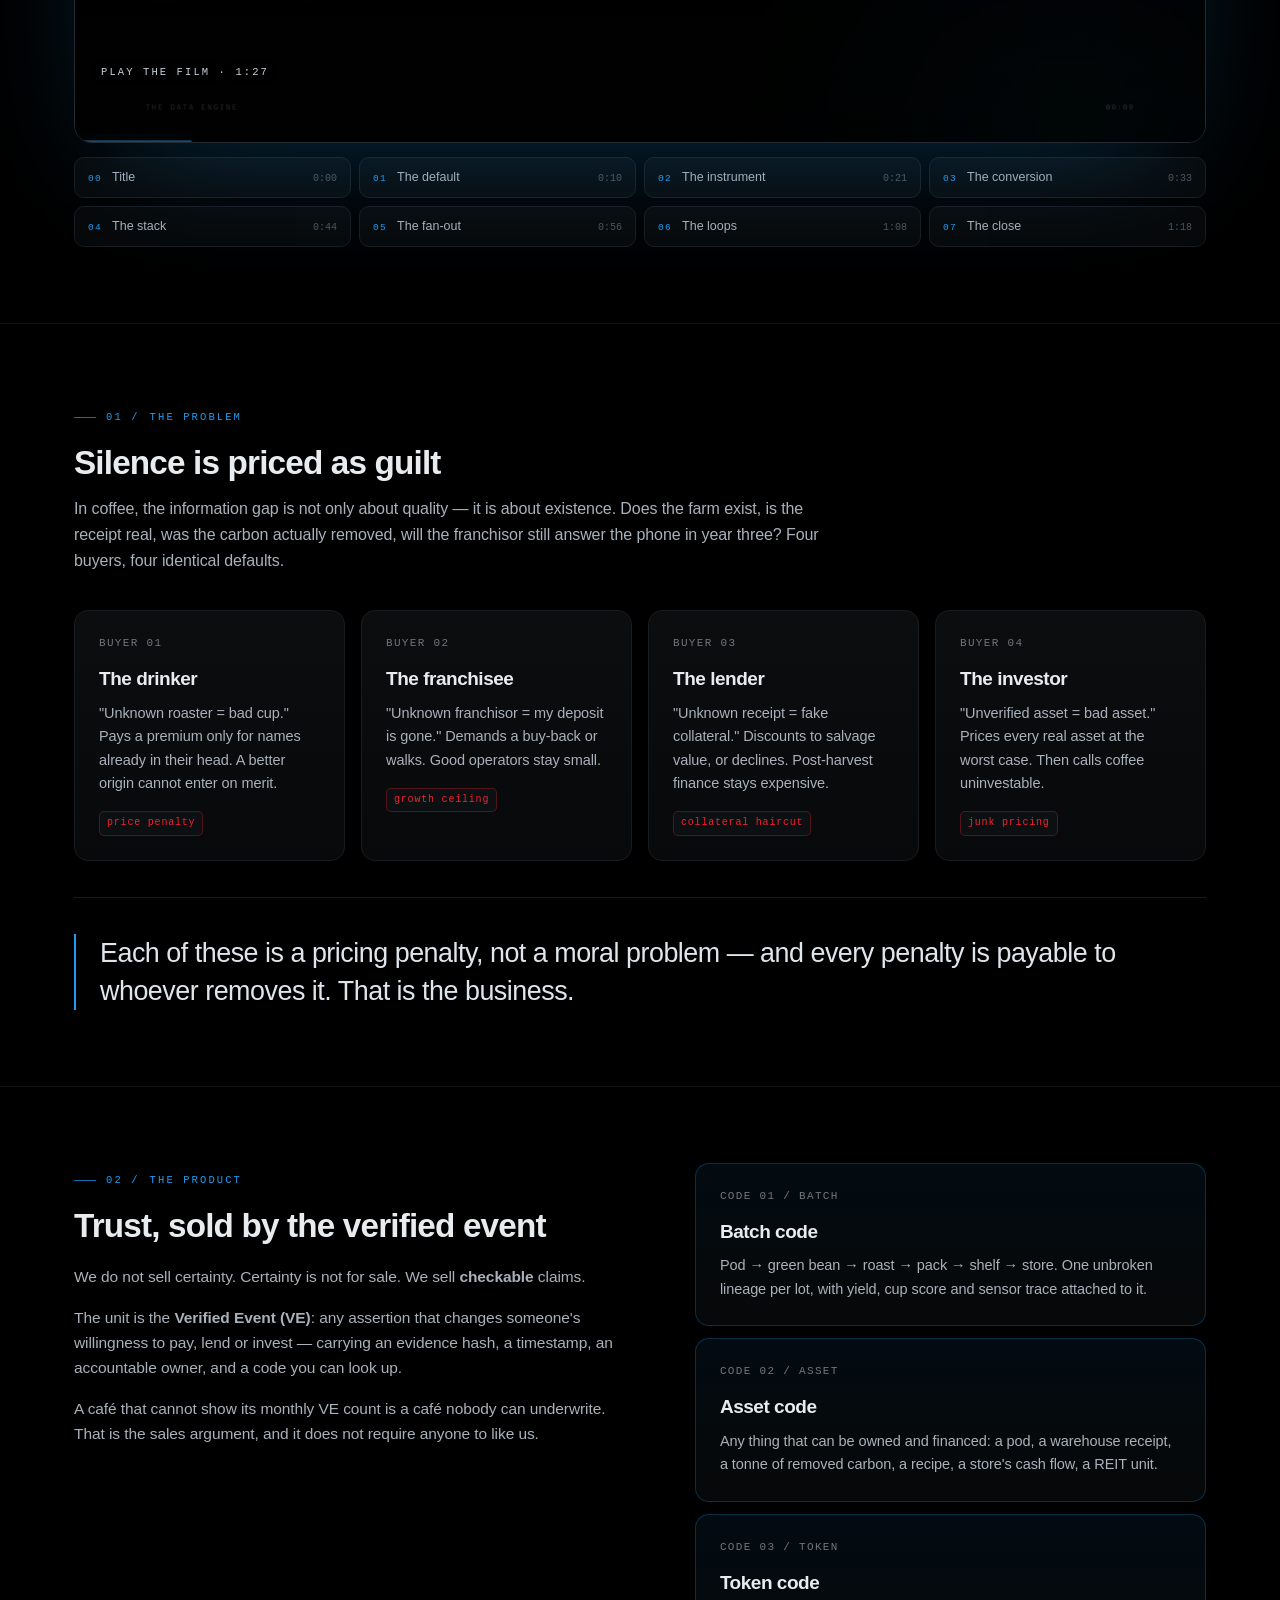
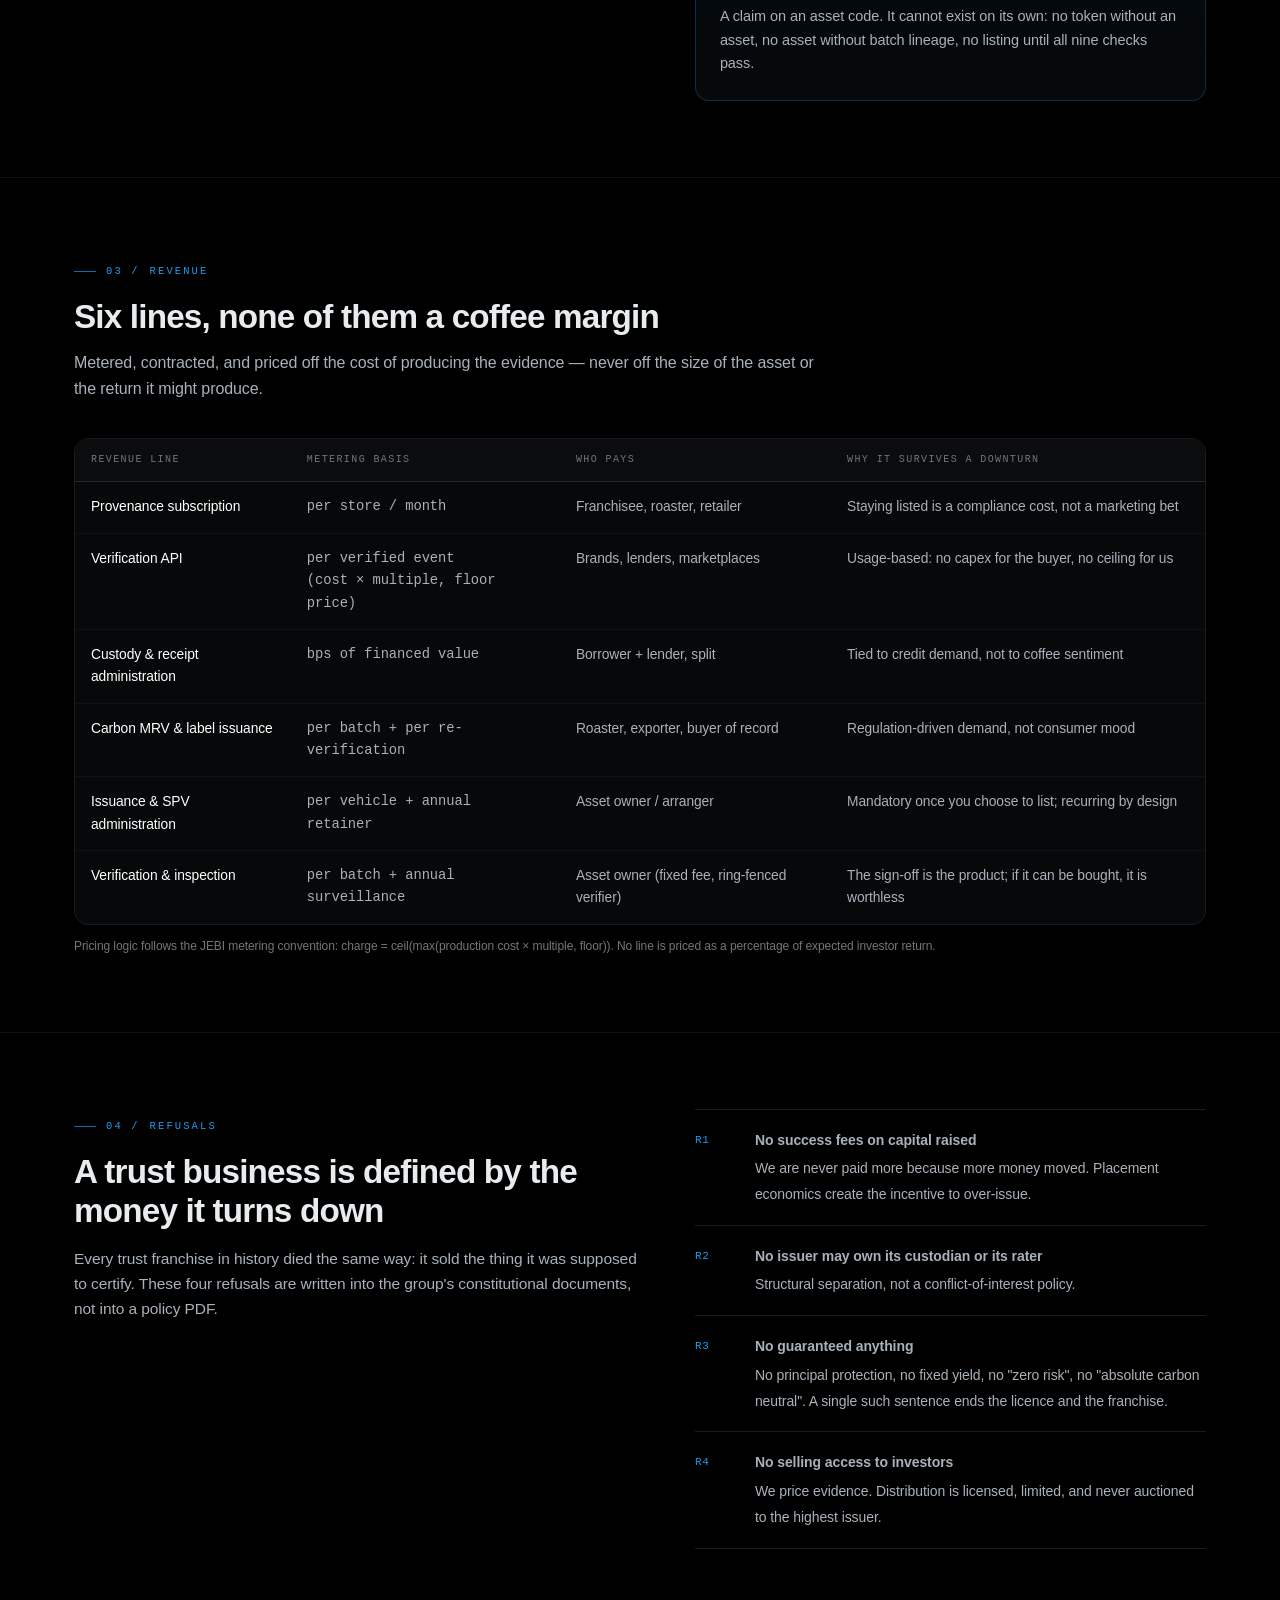
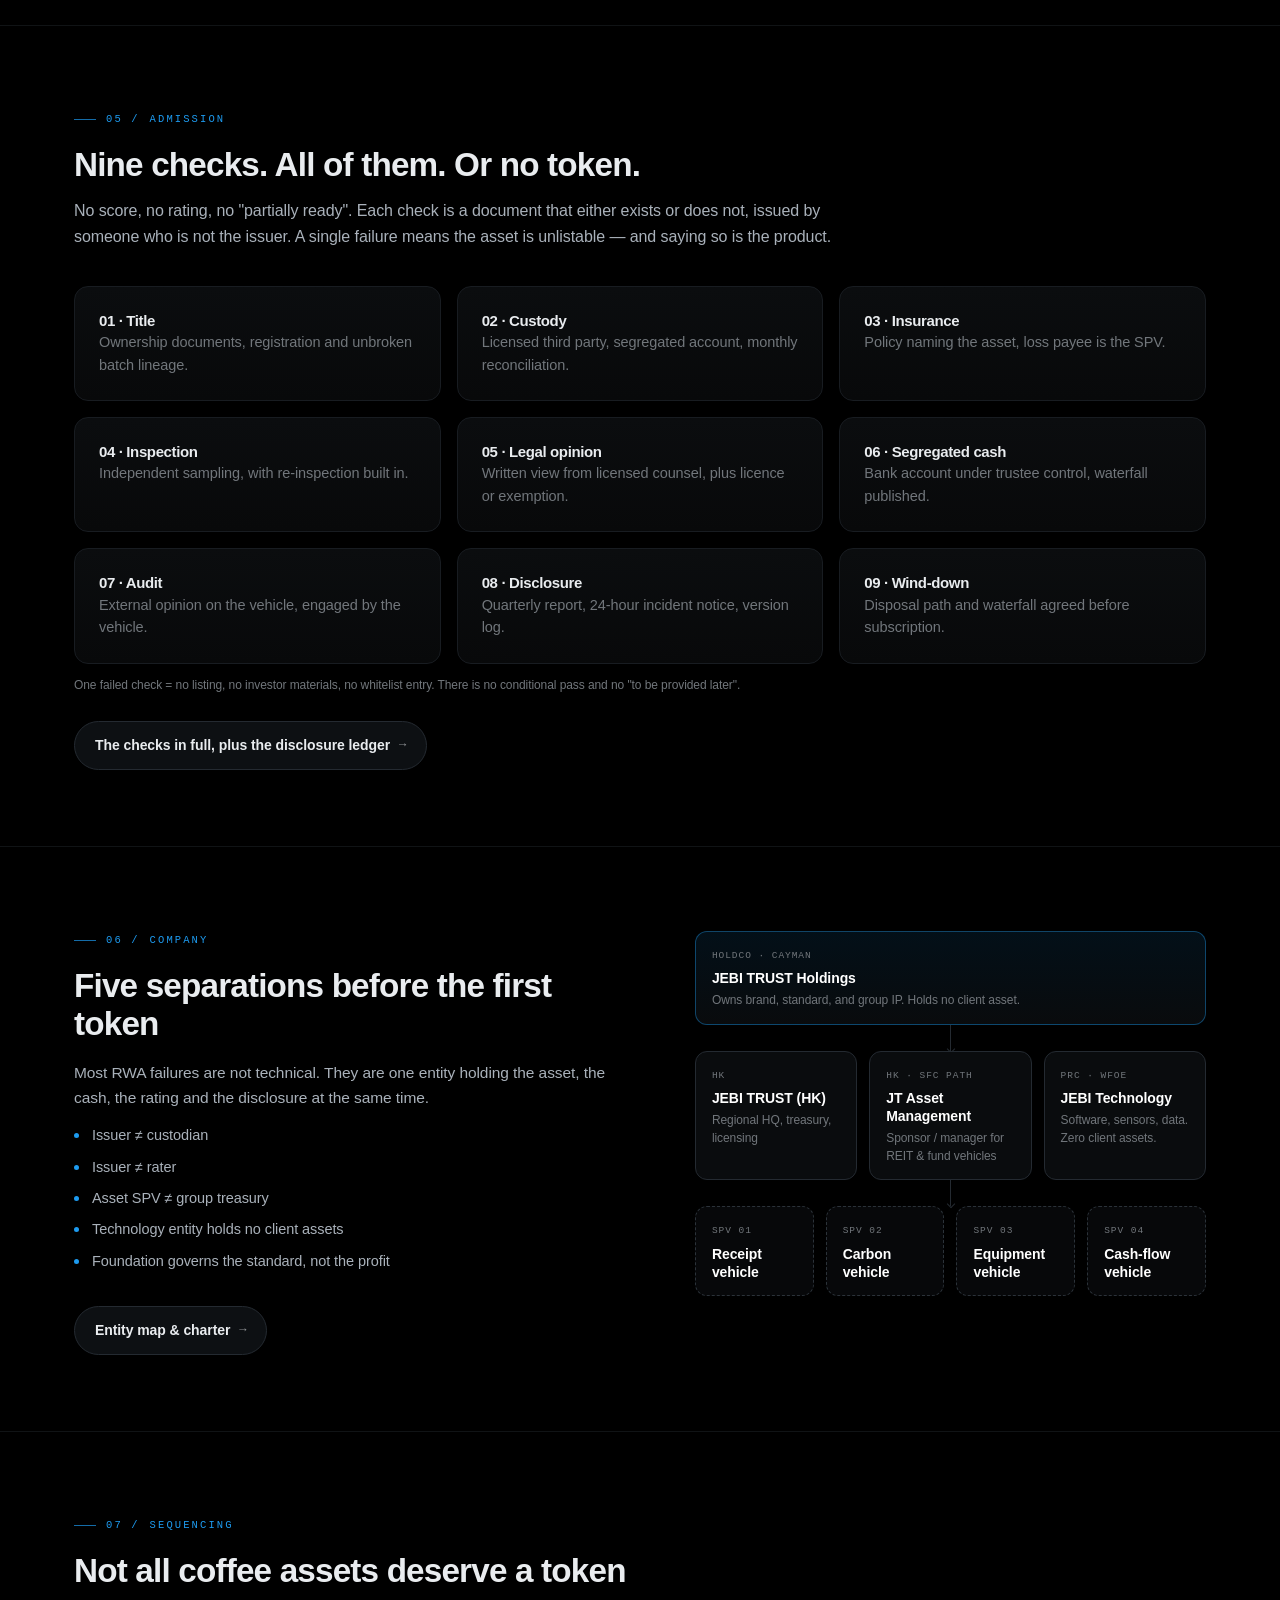
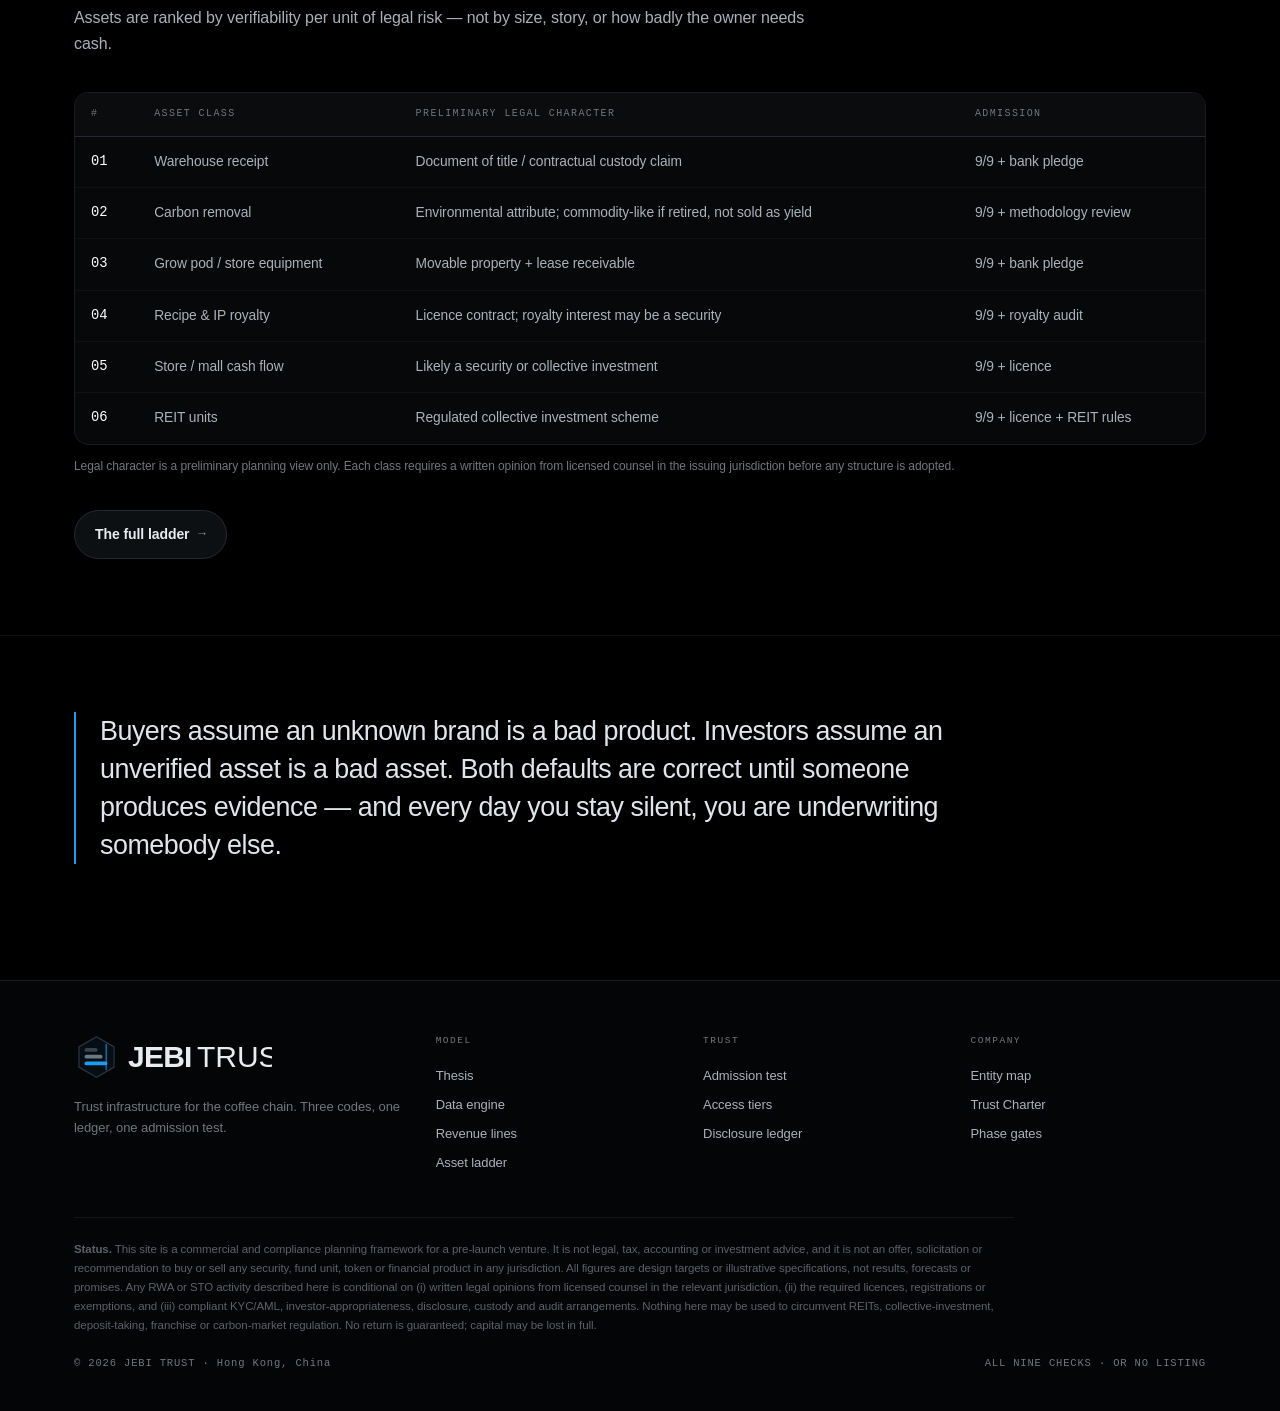
==== commit caa2bca2: "Rebrand wordmark to JEBI TRUST (all caps) site-wide and in both film cuts" ====
--- a/index.html
+++ b/index.html
@@ -3,9 +3,9 @@
 <head>
 <meta charset="utf-8">
 <meta name="viewport" content="width=device-width, initial-scale=1">
-<title>JEBI Trust — Trust infrastructure for the coffee chain</title>
-<meta name="description" content="JEBI Trust is the verification and asset-credibility layer for a coffee chain: three codes (batch, asset, token), one ledger, and nine admission checks that are all or nothing.">
-<meta property="og:title" content="JEBI Trust — Trust infrastructure for the coffee chain">
+<title>JEBI TRUST — Trust infrastructure for the coffee chain</title>
+<meta name="description" content="JEBI TRUST is the verification and asset-credibility layer for a coffee chain: three codes (batch, asset, token), one ledger, and nine admission checks that are all or nothing.">
+<meta property="og:title" content="JEBI TRUST — Trust infrastructure for the coffee chain">
 <meta property="og:description" content="Three codes, one ledger, nine checks. All of them, or no token.">
 <meta property="og:image" content="assets/img/logo.svg">
 <link rel="icon" href="assets/img/favicon.svg" type="image/svg+xml">
@@ -18,14 +18,14 @@
 <!-- ============ HERO ============ -->
 <section class="hero">
   <div class="wrap">
-    <span class="eyebrow">JEBI Trust · <span class="en">Trust infrastructure for the coffee chain</span><span class="zh">咖啡产业链的信任基础设施</span></span>
+    <span class="eyebrow">JEBI TRUST · <span class="en">Trust infrastructure for the coffee chain</span><span class="zh">咖啡产业链的信任基础设施</span></span>
     <h1>
       <span class="en">Coffee doesn't have a bean problem.<br>It has a <em>proof</em> problem.</span>
       <span class="zh">咖啡的问题不在豆子，<br>而在<em>证据</em>。</span>
     </h1>
     <p class="lead">
-      <span class="en">Everybody in the chain — the drinker, the franchisee, the lender, the investor — is asked to trust a stranger's claim. JEBI Trust converts those claims into auditable evidence, binds the evidence to three codes, and charges for access to the evidence instead of taking a cut of the coffee.</span>
-      <span class="zh">链条上的每个人——消费者、加盟商、放款人、投资者——都被要求相信一个陌生人的说法。JEBI Trust 把这些说法变成可审计的证据，把证据绑定到三个码上，并对“调用证据”收费，而不是从咖啡里抽成。</span>
+      <span class="en">Everybody in the chain — the drinker, the franchisee, the lender, the investor — is asked to trust a stranger's claim. JEBI TRUST converts those claims into auditable evidence, binds the evidence to three codes, and charges for access to the evidence instead of taking a cut of the coffee.</span>
+      <span class="zh">链条上的每个人——消费者、加盟商、放款人、投资者——都被要求相信一个陌生人的说法。JEBI TRUST 把这些说法变成可审计的证据，把证据绑定到三个码上，并对“调用证据”收费，而不是从咖啡里抽成。</span>
     </p>
     <div class="hero-actions">
       <a class="btn primary" href="#film" data-film-play><span class="en">Watch the film · 1:27</span><span class="zh">观看概念影片 · 1:27</span><span class="ar">▶</span></a>
@@ -303,7 +303,7 @@
         <div class="tier t1">
           <div class="node top">
             <div class="jt"><span class="en">Holdco · Cayman</span><span class="zh">控股 · 开曼</span></div>
-            <div class="nm">JEBI Trust Holdings</div>
+            <div class="nm">JEBI TRUST Holdings</div>
             <div class="ds"><span class="en">Owns brand, standard, and group IP. Holds no client asset.</span><span class="zh">持有品牌、标准与集团 IP。不持有客户资产。</span></div>
           </div>
         </div>
@@ -311,7 +311,7 @@
         <div class="tier t2">
           <div class="node">
             <div class="jt"><span class="en">HK</span><span class="zh">香港</span></div>
-            <div class="nm">JEBI Trust (HK)</div>
+            <div class="nm">JEBI TRUST (HK)</div>
             <div class="ds"><span class="en">Regional HQ, treasury, licensing</span><span class="zh">区域总部、资金、牌照</span></div>
           </div>
           <div class="node">
